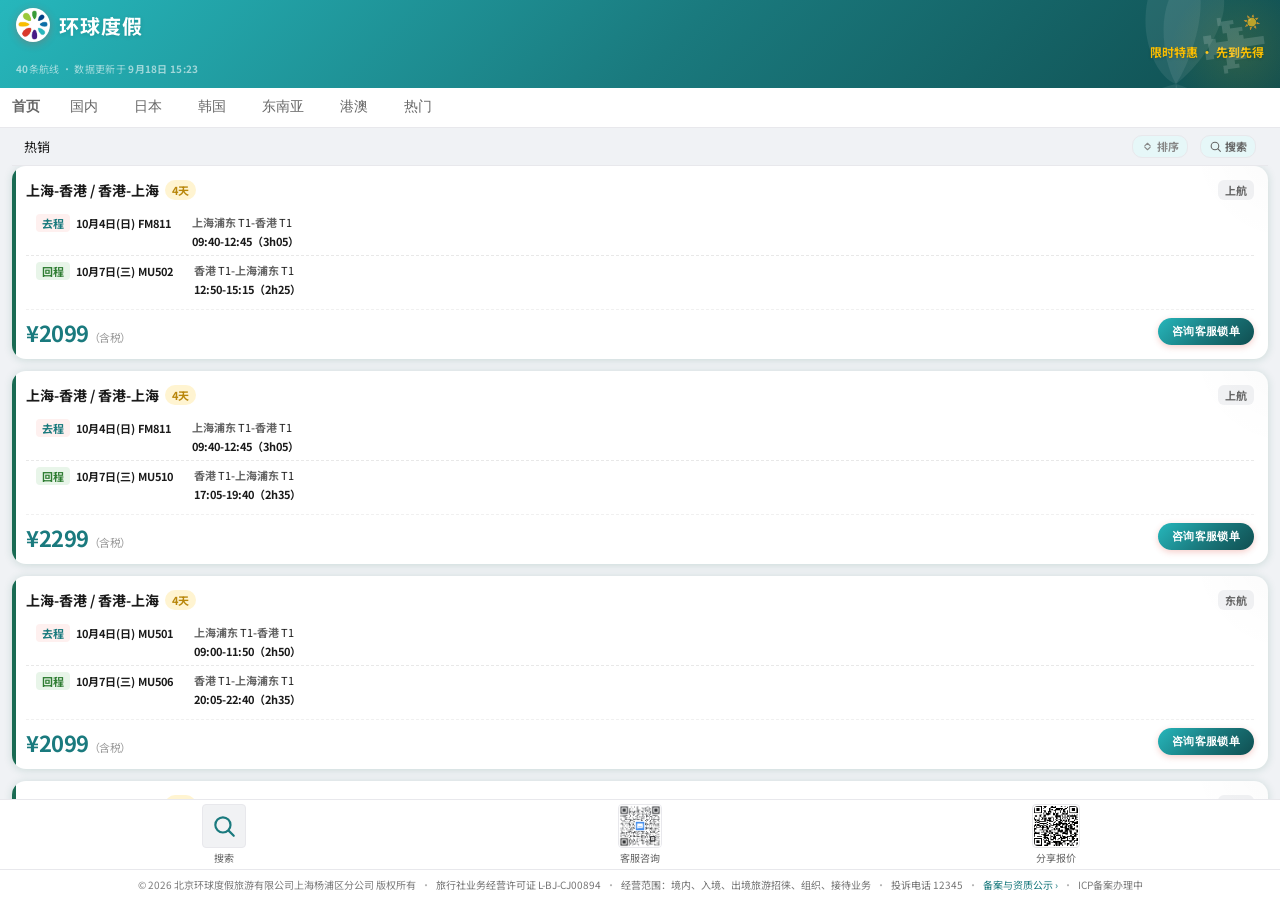
==== index.html @ c4177ae1 "sync: 部署 2026-09-18 现役版本 (对齐 7116b6b0 沙箱, 含解析完整性校验)" ====
<!DOCTYPE html>
<html lang="zh-CN">
<head>
<meta http-equiv="Cache-Control" content="no-cache, no-store, must-revalidate">
<meta http-equiv="Pragma" content="no-cache">
<meta http-equiv="Expires" content="0">
  <meta charset="UTF-8">
  <meta name="viewport" content="width=device-width, initial-scale=1.0, maximum-scale=1.0, user-scalable=no">
  <meta name="theme-color" content="#26B7BC" id="metaThemeColor">
  <title>环球度假 - 特价机票·每日更新</title>
  <link rel="icon" type="image/png" href="img/logo.png">
  <link rel="stylesheet" href="css/style.css?v=124">
  <link rel="stylesheet" href="css/theme.css?v=119">
  <script>
    /* 主题提前上色：与 login.html / zizhi.html 对齐，读同一套 localStorage（pq_theme / theme），
       在首屏绘制前挂到 <html>，避免「先按 :root 默认色画一遍再变」的闪色。
       ★为什么必须放 <head>：app_main.js 在 </body> 前才加载，等到那时首屏已经画完了。
       ★默认主题＝潮汐青（2026-09-18 Howard 定案），故兜底值取 cyan。 */
    (function () {
      try {
        var OK = { cyan: 1, red: 1, navy: 1, blue: 1, green: 1, purple: 1 };
        var t = localStorage.getItem('pq_theme') || 'cyan';
        if (!OK[t]) t = 'cyan';
        document.documentElement.setAttribute('data-theme', t);
        if (localStorage.getItem('theme') === 'dark') document.documentElement.classList.add('dark');
      } catch (e) {}
    })();
  </script>
  <script>
    /* 给 <html> 挂 js-dock —— 语义 = 「脚本可用」标记，用于解锁备案行的【收起】能力。
       ★注意方向：默认就是【可见】（首屏、无 JS 都可见），本类只额外允许「收起」。
         所以脚本不执行时，备案行永远按正常流可见 —— 安全降级，不会两头空。
       ★放在 <head>：与首屏同帧就绪，避免状态切换时样式晚到。 */
    document.documentElement.classList.add('js-dock');
  </script>
</head>
<body>

  <!-- 固定顶部 -->
  <header class="app-header">
    <div class="header-bg"></div>
    <div class="header-content">
      <div class="brand">
        <img src="img/logo.png" class="logo" alt="环球度假" onclick="cycleTheme()" title="点击切换主题" style="cursor:pointer">
        <div class="brand-text">
          <h1 class="brand-title">环球度假</h1>
        </div>
        <span class="header-theme" onclick="toggleTheme()" id="headerTheme">☀️</span>
      </div>
      <div class="header-promo">
        限时特惠 · 先到先得
      </div>
      <div class="header-stats">
        <span id="stats-routes">0</span>条航线 · 数据更新于 <span id="stats-time">--</span>
      </div>
      <span class="header-plane">✈</span>
    </div>
  </header>

  <!-- 固定Tab栏 -->
  <nav class="tab-bar" id="tabBar">
    <div class="tab-scroll">
      <button class="tab" data-tab="home">首页</button>
      <button class="tab" data-tab="domestic">国内</button>
      <button class="tab" data-tab="japan">日本</button>
      <button class="tab" data-tab="korea">韩国</button>
      <button class="tab" data-tab="seasia">东南亚</button>
      <button class="tab" data-tab="ganga">港澳</button>
      <button class="tab" data-tab="hot">热门</button>
    </div>
  </nav>

  <!-- 中间滚动卡片区 -->
  <main class="card-list" id="cardList">
    <div class="loading">加载中...</div>

  </main>

  <!-- 固定底部坞（2026-09-18 三次定案）= 动作条 + 备案/资质行
       .app-footer 原本 position:fixed bottom:0；在本坞内改为 static，
       由 .bottom-dock 承载。坞本身是 body(flex-column) 的流内 item —— 不用 fixed，
       因为 fixed 会被 iOS Safari / 微信的底部工具栏盖住（详见 css/theme.css 内说明）。

       ★结构（2026-09-18 四次定案·需求原话）：「默认首页打开时是完整可见备案信息，
         然后点击任意元素（滑动区、导航键、搜索、客服咨询、分享报价）备案信息就下沉不可见。
         点击主题切换、浅色深色切换时也是可见备案信息。」
       · 动作条已压缩：96px → 70px（二维码 56→44、文字 11→10、内边距 8→4）
       · 备案行位于动作条【下方】，两个状态：
         - 展开（默认 / 首屏 / 切主题后）：在坞内正常流，**完整可见**，坞高 = 70 + 备案行高
         - 收起（任意点击后）：备案行被移出文档流并钉到坞底边之下 + 透明 ⇒
           必然完全出屏，坞高自动回到动作条高度、动作条自动贴底
       · 状态类 = `dock-collapsed`（仅 JS 加）；坞上上下滑手势保留。

       ★★合规边界（务必知晓）：这是「需交互才可见」的形态，与监管口径中
         「不得以折叠、弹窗或悬浮按钮替代，须直接渲染在 HTML 结构里」相邻。
         · 硬性要求均已满足：静态 HTML 节点（非 JS 生成）、正常渲染不被裁切、
           字号字色可辨认、展开后不被任何固定元素遮挡。
         · 缓释设计：① 本页备案行「无 JS 时默认可见」（html.js-dock 类由脚本挂上，
           脚本不执行则备案行按正常流显示在坞内 —— 绝不出现「必须靠脚本才可见」）；
           ② zizhi.html 为静态公示页，无需任何交互即可完整查阅；
           ③ login.html 备案行常驻可见。
         · 若要求「零交互风险」，最稳做法是把本块放回 #cardList 末尾（滚到底可见，
           属正常文档流内容）—— 改动量约 20 行，可随时回退。 -->
  <div class="bottom-dock">
  <!-- 固定底部条 -->
  <footer class="app-footer">
    <div class="qr-item" id="filterBtn">
      <div class="qr-img qr-filter-icon"><svg viewBox="0 0 24 24" width="26" height="26" fill="none" stroke="currentColor" stroke-width="2" stroke-linecap="round" stroke-linejoin="round" aria-label="搜索"><circle cx="11" cy="11" r="7"></circle><line x1="16.5" y1="16.5" x2="21" y2="21"></line></svg></div>
      <p>搜索</p>
    </div>
    <div class="qr-item" id="qrCs">
      <img src="img/qr_cs.png" class="qr-img" alt="客服">
      <p>客服咨询</p>
    </div>
    <div class="qr-item" id="qrShare">
      <div class="qr-img" id="qrLinkCanvas" style="width:44px;height:44px;box-sizing:content-box;padding:1px;border-radius:4px;overflow:hidden;background:#fff;border:1px solid var(--border)"></div>
      <p>分享报价</p>
    </div>
  </footer>
    <!-- ════════════════ 备案与资质（法规强制：网站底部标明）════════════════
       ★位置（2026-09-18 四次定案）：本块在【.bottom-dock 坞内、.app-footer 动作条之下】。
         · 默认（首屏）= 正常流可见 —— 不需要任何 JS 或 CSS 变量，位置天然精确。
           这一条是有意为之：**首屏就是合规展示态，必须零依赖可见**。
         · 收起 = 本块被 CSS 移出文档流：`position: absolute; top: 100%; opacity: 0`
           （坞同时获得 position: relative 作为定位上下文）。
           于是它的顶边 = 坞底边 = 屏幕底 ⇒ **无论多高都必然完全出屏**；
           坞的高度自动回落到动作条高度 ⇒ 动作条自动贴底、.card-list 自动回收空间。
           ★**刻意不依赖任何测量值**（不用 --legal-h、不用 calc、不用负 margin）：
             旧写法把「藏多深」与「动作条贴底」绑在同一个测量值上，
             一旦测量值与实际渲染高度不符，就会「备案行没藏干净 + 动作条悬空」。
         · 触发规则见页尾脚本：任意点击收起；点 logo / ☀️🌙 展开；坞上滑手势保留。

         为什么不再放 <main id="cardList"> 内：
         ① 放里面必然「滚到底才可见」，无法做到「上滑手势触发」；
         ② #cardList 的 innerHTML 被 9 处 JS 渲染点整体覆盖
            （app_main.js 201/395/2946/2958/3039/3087、free_tour.js 1583/1655/1674、
            core.js 191），静态节点需 MutationObserver 保活才不被冲掉；
            移入坞内后位于 #cardList 之外，**保活脚本已可整段删除**。

       ★必须写在静态 HTML 里：备案审核 / 监管工具未必执行脚本。
       ★★降级方向是刻意的：隐藏依赖 html.js-dock 类（<head> 内联脚本挂上）。
         若环境不执行 JS → 无此类 → 本块按正常流显示在坞内（可见态）。
         即「JS 正常 = 默认隐藏可上滑露出；JS 失效 = 直接可见」，不会两头空。

       ── 四项资质：各自独立，有号即启用（取消注释 → 删掉 legal-pending）──
       ① ICP 备案【强制】当前审核中 —— 依据《非经营性互联网信息服务备案管理办法》：
          底部标明备案号 + 链接工信部 https://beian.miit.gov.cn/
       ② 公安备案【强制】—— 依据《计算机信息网络国际联网安全保护管理办法》：
          须在 ICP 通过后 30 日内到全国互联网安全管理服务平台办理；
          底部标明 + 链接该平台 + 官方图标。
          ⚠ 携程至今仍用旧域名 www.beian.gov.cn/portal/registerSystemInfo?recordcode=<code>；
            官方现址为 https://beian.mps.gov.cn/#/query/webSearch?code=<code> —— 本页取【现址】。
       ③ 增值电信业务经营许可证（ICP 证 沪B2-xxxxxxx）【仅经营性网站需要】
          ★判定标准：是否通过互联网向上网用户有偿提供信息服务（在线收款/下单/撮合收费）。
            若仅展示报价 + 引导线下成交 → 属非经营性，只需 ICP 备案，不需要本证。
          ★无证绝不可标注 —— 虚假标注的风险远大于不标。
       ④ 旅游度假资质【经营旅游业务必须】= 旅行社业务经营许可证（L-SH-xxxxx）
          依据《旅游法》《旅行社条例》：经营旅游业务须持证，网站应公示；携程底部即用此名称。
       ⑤ 电子营业执照亮照【建议必做】—— 市场监管总局官方「电子营业执照亮照系统」
          依据：《电子商务法》第 15 条（首页显著位置持续公示营业执照信息「或该信息的链接标识」）
                《网络交易监督管理办法》第 12 条（明确「鼓励链接到国家市场监督管理总局
                电子营业执照亮照系统，公示其营业执照信息」）
          系统入口：https://zzlz.gsxt.gov.cn/businessShow/
          流程：法定代表人用「电子营业执照」微信/支付宝小程序扫码登录 → 亮照申请
                （填网站名称 / 域名 / 网站类型 经营性|非经营性 / 联系人电话）→
                生成签名二维码 → 扫码签名授权 → 得到【亮照链接】+【亮照图标】
          链接形如：.../businessCheck/verifKey.do?showType=publish&serial=…&signData=…
                    （以系统实际生成为准，勿手拼）
          ★三条硬约束：
            a) 亮照链接【绑定域名】—— 只有申报的那个站点能打开；
               直接复制到浏览器、或放到别的网站，都打不开（这是它的防伪设计）。
            b) 网站名称 / 域名 / 联系人【必须与 ICP 备案信息一致】，否则无法正常亮照。
            c) 所以：**必须等 ICP 备案通过、正式域名确定后再申请**。
               yitu 是测试域名，绑它没有意义，且换域名要重新申请。
          效果：公众点图标 → 显示该企业【动态生成】的电子营业执照（按最新执照内容）。
          图标：亮照系统提供下载的官方图片。★本仓部署是「增量合并且不做镜像」，
                新增文件上线后删不掉，故此处先用文字链占位；
                图标到位后放 img/ 下，文件名需单独确认。

       ▸ 号码唯一正本 = 本段 HTML（index.html 与 login.html 各一份，改号时两处同步）
    ══════════════════════════════════════════════════════════════════════════ -->
  
<div class="legal-footer" id="legalFooter">
      <div class="legal-items">
        <!-- 版权：改为 flow 内的 span（原为块级 div，会独占一行并留出整行空白） -->
        <span class="legal-copy">
        <!-- ══ 版权声明（法规不强制，但强烈建议标）══
           ★为什么不强制：著作权「作品创作完成即自动产生」，登记都不是取得要件，
             更无任何法规要求网站必须标 ©。
           ★为什么仍要标（关键）：最高法「华盖创意案」(2014)民提字第 57 号明确 ——
             网站上的「署名」，包括**权利声明和水印，构成证明著作权权属的初步证据**；
             配合《著作权法》第 12 条「如无相反证明，在作品上署名的…为作者」+
             最高法《关于加强著作权和与著作权有关的权利保护的意见》第 3 条的署名推定。
             不标 → 遇到抄袭/盗用时举证被动，得另找底稿、合同、登记证书。
           ★规范写法：© {年份} {营业执照上的公司全称} 版权所有
             ⚠ 主体必须是能对应法律实体的【公司全称】。当前「环球度假」是品牌名，
               属占位；维权时可能被质疑主体不适格，确认主体后替换。
             ⚠ 若「环球度假」已注册商标，可在名称后加 ®（仅限已注册，未注册加了是违法）。
           ★★主体已定（2026-09-18 Howard 定案）：网站主体 = 【北京环球度假旅游有限公司上海杨浦区分公司】。
             理由与边界：
               · 分公司有独立营业执照，【可以】作为 ICP 备案主体、亮照主体与版权主体；
               · 分社不具有法人资格（《旅行社条例实施细则》§18），责任最终由设立社承担 ——
                 但不影响分公司对外署名为网站运营主体；
               · 分公司名称【本身已包含设立社名称】，故此行同时满足 §29「载明旅行社的名称」；
               · 旅行社资质（许可证编号 L-BJ-CJ00894）的持有人仍是设立社，
                 与本行主体不冲突 —— 见下方 ④ 的说明。
             ⇒ ICP 备案 / 亮照 / 版权 三者统一为分公司，不再需要额外解释。
           ★★若本站为外包或委托开发：先确认合同已约定著作权归我方 ——
             《著作权法》第 19 条：受委托创作的作品，**未约定或约定不明的，著作权属于受托人**。
             即合同没写 → 版权可能在开发方手上，此时标我方 © 名不副实。

           ★★★【版权 ≠ 商标，别混】
             · 版权（著作权）：**自愿登记，创作完成即自动产生**，不注册也享有、也能维权。
               登记只是「自愿取得的证明权属的初步证据」，不是取得要件。
             · 商标：**必须注册才受排他保护**。品牌名「环球度假」要防别人冒用，
               靠的是**商标注册**（旅游/运输类第 39 类等），不是版权。
             · Logo 图形可「版权 + 商标」双保护；页面设计/文案/代码属版权范畴。
             · 所以：「版权不用注册、只需明示」这句一半对 —— 见下方注释。
           明示（© 声明）的价值是让举证责任倒置（先推定归我，对方要举证推翻），
           但它本身**只是初步证据**，可被相反证据推翻。底层证据仍建议留存：
           委托/开发合同、设计稿与源文件、Git 提交历史、首次发布时间的存档。 -->
        © 2026 北京环球度假旅游有限公司上海杨浦区分公司 版权所有
        </span>
        <span class="legal-sep">·</span>
        <!-- ① ICP 备案（审核中）
             启用方式：删掉下方 <span class="legal-pending" id="legalPending">，并取消本段注释。

             ★号码格式（容易错，务必按此填）：
               上海须标【网站备案号】并带序号，如「沪ICP备2026061234号-1」；
               除广东省标【主体备案号】（不带序号，如「粤ICP备123456号」）外，
               其他省份（含上海）都应带 -1/-2 等序号。错标成主体备案号会被责令改正。

             ★★位置是否合规（2026-09-18 核实，回答 Howard「滚动区内是否符合法规」）：
               ·《互联网信息服务管理办法》（国务院令 292 号）§12：
                 互联网信息服务提供者应当在其网站【主页的显著位置】标明其经营许可证编号
                 或者备案编号。（§22：未标明的，由省通信管理局责令改正，处 5000~50000 元罚款）
               ·《非经营性互联网信息服务备案管理办法》（工信部令 33 号）§13 把"显著位置"
                 **具体化**为「主页【底部】的中央位置」，并要求链接工信部备案系统。
               · 四家云服务商（阿里云 / 华为云 / 腾讯云 / 移动云，均为对接管局的代备案机构）
                 口径一致：「网站首页【底部中间位置】」、「首页显著位置（**一般为网页下方**）」。
               ⇒ **结论：放页面底部、需滚动才可见，就是监管认可的位置。**
                 长页面的"底部"本就意味着需要滚动；华为商城、腾讯云官网等官方示范页同样如此。
                 本块现位于滚动区最末尾（滚到底可见）+ 文字居中，与上述要求一致。
               ⇒ 真正的红线是这三条，而不是"要不要滚"：
                 ① 号码与工信部备案系统里的**完全一致**；
                 ② **必须带 -1 序号**（上海）；
                 ③ **必须链接** https://beian.miit.gov.cn/ 。

             ★★★「外面还套了固定的头部和尾部，是否影响合规」（2026-09-18 追加核实）：
               · 结论：**不影响**。法规要的是「主页【底部】的中央位置」——指
                 【**页面内容**的底部】(footer 区域)，不是"屏幕物理最下方"。
                 固定 header / Tab 栏 / 底部动作条都是【**功能性 UI**】（导航、工具条），
                 不属于"页面内容"，故不改变该位置的认定。
               · 实务口径同样认可「**底部导航栏末端**」作为展示位置。
               · ★真正的红线是下面这几条（本块均已满足）：
                 a. **不被其他元素遮挡** —— 实测滚到底时本块 bottom 与动作条 top 重叠 ≈ 0
                    （`_vi_footer_scroll_verify.py`，4 机型）；
                 b. 不得以【**折叠 / 弹窗 / 悬浮按钮**】替代，必须**直接渲染在 HTML 结构里**
                    —— 本块是静态 HTML 节点 ✅；
                 c. 不得因响应式被【**裁切或隐藏**】，移动端缩放后仍可辨认 ✅；
                 d. 不得用与背景同色 / 字号 0 / 透明等方式隐藏 ✅。
               · ★★关键区分：「**需滚动才能看到**」≠「**被隐藏**」。
                 前者是正常文档流内容（本块即如此）→ 合规；
                 后者（display:none / visibility:hidden / 字体色=底色 / 折叠 / 弹窗）→ 违规。
        <a class="legal-link" href="https://beian.miit.gov.cn/" target="_blank" rel="noopener nofollow">沪ICP备2026XXXXXX号-1</a>
        <span class="legal-sep">·</span>
        -->
        <!-- ② 公安备案（ICP 通过后 30 日内办理）
        <a class="legal-link legal-police" href="https://beian.mps.gov.cn/#/query/webSearch?code=3101050200XXXXXX" target="_blank" rel="noopener nofollow"><svg class="legal-badge" viewBox="0 0 24 24" aria-hidden="true"><path fill="currentColor" d="M12 1.6 20.4 5v7.1c0 5.3-3.5 8.9-8.4 10.3C7.1 21 3.6 17.4 3.6 12.1V5L12 1.6Zm0 2.2L5.6 6.4v5.7c0 4.1 2.6 6.9 6.4 8.1 3.8-1.2 6.4-4 6.4-8.1V6.4L12 3.8Zm0 2.9 1.5 3.1 3.4.5-2.5 2.4.6 3.4-3-1.6-3 1.6.6-3.4L7.1 10.3l3.4-.5L12 6.7Z"/></svg>沪公网备3101050200XXXXXX号</a>
        <span class="legal-sep">·</span>
        -->
        <!-- ③ 增值电信业务经营许可证（ICP 证）—— 仅经营性网站标注，无证不得写
        <a class="legal-link" href="#" target="_blank" rel="noopener nofollow">ICP证：沪B2-NNNNNNNN</a>
        <span class="legal-sep">·</span>
        -->
        <!-- ④ 旅游度假资质 ★已启用（2026-09-18）
           ★为什么只有《旅行社分社备案登记证明》、没有分社自己的《旅行社业务经营许可证》：
             分社【本来就不发】独立许可证 —— 这是法定形态，不是缺失。
             ·《旅行社条例实施细则》第 18 条：分社及服务网点【不具有法人资格】，
               以【设立社】的名义从事经营活动，其经营活动的责任和后果【由设立社承担】。
             ·《旅行社条例实施细则》第 24 条：分社备案后，受理备案的旅游行政管理部门
               向旅行社颁发《旅行社分社备案登记证明》。（→ 分社拿到的就是这张）
             ·《旅行社条例实施细则》第 26 条：《旅行社业务经营许可证》与
               《旅行社分社备案登记证明》应当【一并】悬挂公示 —— 即两者配套展示，不是二选一。
             ⇒ 所以本行【同时】标设立社许可证编号与分社备案登记编号，这才完整。

           ★★《旅行社条例实施细则》第 29 条（比 ICP 备案更硬的一条）：
             旅行社以互联网形式经营旅行社业务的，除符合法律法规规定外，
             其【网站首页】应当载明：
               ① 旅行社的名称  ② 法定代表人  ③ 许可证编号
               ④ 业务经营范围  ⑤ 原许可的旅游行政管理部门的投诉电话
             ⇒ 这是「载明」（必须写出），且位置是【首页】不是随便哪一页。

           ★证照事实（唯一正本，改号时与 login.html 两处同步）：
             设立社名称：北京环球度假旅游有限公司
             设立社许可证编号：L-BJ-CJ00894
             分社名称：北京环球度假旅游有限公司上海杨浦区分公司
             分社备案登记编号：L-BJ-CJ00894-YPQ-FS0001
             业务经营范围：境内旅游、入境旅游、出境旅游招徕、组织、接待业务
             经营场所：杭州路 741 号 6 幢 111 室
             发证：杨浦区（章）2018-09-28｜中华人民共和国国家旅游局监制

           ★⚠ 第 29 条要求的「法定代表人」尚未提供（证照上无此项，分社只有「负责人」；
             应填【设立社】即总公司的法定代表人姓名）。拿到后在此行补：
             <span>法定代表人：XXX</span><span class="legal-sep">·</span>

           ★⚠ 第 29 条的「投诉电话」= 【原许可】的旅游行政管理部门的投诉电话。
             L-BJ-CJ00894 为北京注册的出境游组团社（CJ=出境游），
             现按全国统一热线 12345 标注（旅游投诉已并入）；
             若贵司备案时登记的是具体部门号码，请以备案登记为准替换。

           ★⚠ 证照为 2018-09-28 核发，建议核验三件事：
             a) 经营场所是否仍为「杭州路 741 号 6 幢 111 室」——搬迁须办变更备案；
             b) 现备案走「全国旅游监管服务平台」线上办理（多证合一后可与营业执照一并办），
                确认平台内信息与证面一致；
             c) 监制单位 2018 年 3 月已由「国家旅游局」改为「文化和旅游部」，
                旧证继续有效，但如换领新版，编号不变。
        -->
        <span class="legal-item">旅行社业务经营许可证 <span class="legal-num">L-BJ-CJ00894</span></span>
        <span class="legal-sep">·</span>
        <!-- 分社备案登记证明编号改由独立页 zizhi.html 公示 ——
             它不属于《旅行社条例实施细则》第 29 条要求首页「载明」的 5 项，
             放首页只是徒增行数（实测多占 1 行）。 -->
        <!-- ⑤ 电子营业执照亮照（市场监管总局亮照系统）
             ★href 必须是亮照系统生成的那条【绑定域名】的链接，不要手拼。
               图标到位后把 <svg> 换成 <img src="img/xxx.png" class="legal-badge" alt="电子营业执照">。
        <a class="legal-link legal-yyzz" href="https://zzlz.gsxt.gov.cn/businessCheck/verifKey.do?showType=publish&serial=XXX&signData=XXX" target="_blank" rel="noopener nofollow">电子营业执照</a>
        <span class="legal-sep">·</span>
        -->
        <span class="legal-item">经营范围：境内、入境、出境旅游招徕、组织、接待业务</span>
        <span class="legal-sep">·</span>
        <span class="legal-item">投诉电话 12345</span>
        <span class="legal-sep">·</span>
        <!-- 完整证照公示（备案登记证明编号 / 核发机关 / 监制单位 / 各备案进度）放独立页。
             《电子商务法》第 15 条允许以「链接标识」方式公示行政许可信息。 -->
        <a class="legal-link legal-more" href="zizhi.html">备案与资质公示 &rsaquo;</a>
        <span class="legal-sep">·</span>
        <span class="legal-pending" id="legalPending">ICP备案办理中</span>
      </div>
      <!-- ★首页「载明」与「完整公示」的分工（法规依据）：
           ·《旅行社条例实施细则》第 29 条要求【网站首页载明】旅行社的名称、法定代表人、
             许可证编号、业务经营范围、原许可部门投诉电话
             ⇒ 这 5 项【必须留在首页】，不能只给一个链接（名称=上方版权行；
               许可证编号、经营范围、投诉电话=本行；法定代表人待补）。
           ·《电子商务法》第 15 条允许「营业执照信息、行政许可信息【或上述信息的链接标识】」
             ⇒ 完整证照公示（分社备案登记证明编号、核发机关、监制单位、三项备案进度）
                放独立页 zizhi.html。
           ★排版要点：所有条目（含版权）【全部】写在同一个 .legal-items 里，靠 flex 流动填满每行。
             教训：① 版权原为块级 div → 独占一行、行尾整行空白；
                   ② 编号与经营范围曾拆成两个容器 → 各自折行、行尾双份空白，实测吃掉 6 行 / 91px，
                      把底部坞撑到 187px（占屏 22%）。合并 + 内联后降到 3~4 行。
           ★用静态 HTML 平铺而非折叠 —— 备案审核与监管工具未必执行 JS / 未必展开折叠。
           ★法定代表人待补（见上方 ④ 注释）。 -->
    </div>
  </div>

  <!-- 分享弹层（含二维码） -->
  <div class="modal" id="shareModal">
    <div class="modal-content modal-qr" id="shareModalContent"></div>
  </div>

  <!-- 详情弹层（点击卡片显示） -->
  <div class="modal" id="detailModal">
    <div class="modal-content" id="modalContent"></div>
  </div>

  <!-- 客服二维码弹层 -->
  <div class="modal" id="csModal">
    <div class="modal-content modal-qr" id="csModalContent"></div>
  </div>

  <!-- 筛选弹层 -->
  <div class="modal" id="filterModal">
    <div class="modal-content" style="height:100%;max-height:100%;display:flex;flex-direction:column;overflow:hidden">
      <div class="filter-modal-hd" style="padding:14px 16px;border-bottom:1px solid var(--border);display:flex;align-items:center;justify-content:space-between;gap:8px">
        <div style="display:flex;align-items:center;gap:10px;min-width:0">
          <span class="fml-title" style="font-size:16px;font-weight:700;cursor:pointer:text" onclick="location.href='login.html?goto='+encodeURIComponent(location.pathname+location.search)">筛选报价</span>
          <span id="searchModeToggle" style="display:none;flex:0 0 auto;background:var(--tag-bg);border-radius:999px;padding:2px;font-size:12px;white-space:nowrap">
            <span id="modeFlight" onclick="_setSearchMode('flight')" style="padding:4px 10px;border-radius:999px;cursor:pointer;color:var(--text-secondary)">单机票</span>
            <span id="modeFree" onclick="_setSearchMode('freetour')" style="padding:4px 10px;border-radius:999px;cursor:pointer;color:var(--text-secondary)">自由行</span>
          </span>
        </div>
        <span class="fml-close" onclick="closeFilter()" style="width:28px;height:28px;display:flex;align-items:center;justify-content:center;border-radius:50%;background:var(--tag-bg);cursor:pointer;font-size:14px">×</span>
      </div>
      <div id="filterBody" style="flex:1 1 0;min-height:0;overflow-y:auto;-webkit-overflow-scrolling:touch;overscroll-behavior:contain;padding:12px 16px"></div>
      <div style="padding:12px 16px;border-top:1px solid var(--border);display:flex;gap:8px">
        <button onclick="resetFilter()" style="flex:1;padding:10px;border:1px solid var(--border);border-radius:8px;background:var(--card-bg);color:var(--text-secondary);font-size:13px;font-weight:500;cursor:pointer">重置</button>
        <button id="filterCopyBtn" onclick="if(!this.classList.contains('disabled'))copyFilterResults()" style="flex:1;padding:10px;border:1px solid var(--border);border-radius:8px;background:var(--card-bg);color:var(--text-secondary);font-size:13px;font-weight:500;cursor:pointer;transition:all .2s">📋 复制</button>
        <button id="filterApplyBtn" onclick="applyFilter()" style="flex:2;padding:10px;border:none;border-radius:8px;background:var(--brand,var(--red));color:var(--brand-text,#fff);font-size:13px;font-weight:700;cursor:pointer">查看 <span id="filterCountDisplay">0</span> 条结果</button>
      </div>
    </div>
  </div>

  <script src="js/qrcode.min.js"></script>
  <script src="js/core.js?v=115"></script>
  <script src="js/data.js?v=102"></script>
  <script src="js/sort.js?v=105"></script>
  <script src="js/free_tour.js?v=53"></script>
  <script src="js/app_main.js?v=167"></script>
  <script>
  /* ══ 底部坞状态机（Howard 2026-09-18 四次定案）════════════════════════════════
     默认（首屏）            → 备案行【完整可见】  ← 纯 CSS 决定，零依赖、无跳动
     点击任意元素            → 【下沉不可见】（滑动区 / 导航键 / 搜索 / 客服 / 分享 / 弹层…）
     点 logo（切主题）、点 ☀️🌙（切深浅） → 回到【可见】
     坞上向上滑 / 向下滑     → 切换可见 / 不可见（手势保留）
     点备案行内部、点坞的空白处 → 不收起（后者兼作桌面端手动展开入口）
     ★降级：本脚本不执行 ⇒ 无 html.js-dock ⇒ 收起样式不生效 ⇒ 备案行永远可见。
     ★合规：首屏可见是本方案的合规基础 —— 它有纯 CSS 保证，不依赖任何脚本。 */
  (function () {
    var dock = document.querySelector('.bottom-dock');
    var legal = document.getElementById('legalFooter');
    if (!dock || !legal) return;

    var collapsed = false;
    var gestureAt = 0;   /* 手势结束时间戳：用于压掉紧随其后的 click */

    /* ── ① 高度同步（只服务 #toast 浮层定位）─────────────────────
       ★收起/展开【不依赖任何测量值】：收起由 CSS 把备案行移出文档流，
         坞的 offsetHeight 随之自动变回「动作条高度」—— 直接读它即可，无需扣减。
         这正是五次定案的要点：把「藏多深」与「动作条贴底」从测量值上解耦。 */
    function syncDock() {
      document.documentElement.style.setProperty('--dock-h', Math.ceil(dock.offsetHeight) + 'px');
    }

    /* ── ② 状态切换 ──────────────────────────────────────────────── */
    function setCollapsed(v) {
      if (collapsed === v) return;
      collapsed = v;
      dock.classList.toggle('dock-collapsed', v);
      syncDock();
    }

    /* ── ③ 点击规则（capture 阶段，先于各元素自身的 onclick）────── */
    document.addEventListener('click', function (e) {
      /* 手势刚结束时浏览器仍可能补发 click —— 不挡的话「上滑展开」会被立刻收回 */
      if (Date.now() - gestureAt < 400) return;
      var t = e.target;
      if (!t || !t.closest) { setCollapsed(true); return; }
      /* a. 主题切换（logo）/ 浅色深色切换（☀️🌙）→ 展开可见 */
      if (t.closest('.logo') || t.closest('#headerTheme')) { setCollapsed(false); return; }
      /* b. 点备案行自身（含其中链接）→ 不收起 */
      if (t.closest('#legalFooter')) return;
      /* c. 点坞的空白处（不是 搜索/客服/分享 三个按钮）→ 展开（桌面端手动入口） */
      if (t.closest('.bottom-dock') && !t.closest('.qr-item')) { setCollapsed(false); return; }
      /* d. 其余任意点击 → 收起 */
      setCollapsed(true);
    }, true);

    /* ── ④ 手势：坞上向上滑 = 展开，向下滑 = 收起（阈值 22px，短按不误触发按钮）── */
    var tracking = false, y0 = 0, TH = 22;
    dock.addEventListener('touchstart', function (e) {
      if (e.touches.length !== 1) { tracking = false; return; }
      y0 = e.touches[0].clientY;
      tracking = true;
    }, { passive: true });
    dock.addEventListener('touchmove', function (e) {
      if (!tracking) return;
      var dy = e.touches[0].clientY - y0;
      if (collapsed && dy <= -TH) { setCollapsed(false); gestureAt = Date.now(); }
      else if (!collapsed && dy >= TH) { setCollapsed(true); gestureAt = Date.now(); }
    }, { passive: true });
    function stopTrack() { tracking = false; }
    dock.addEventListener('touchend', stopTrack, { passive: true });
    dock.addEventListener('touchcancel', stopTrack, { passive: true });

    /* ── ⑤ Esc 收起 ──────────────────────────────────────────────── */
    document.addEventListener('keydown', function (e) {
      if (e.key === 'Escape' || e.keyCode === 27) setCollapsed(true);
    });

    /* ── ⑥ 初始化与尺寸跟踪 ──────────────────────────────────────── */
    syncDock();
    if (document.fonts && document.fonts.ready) document.fonts.ready.then(syncDock);
    window.addEventListener('resize', syncDock);
    window.addEventListener('orientationchange', syncDock);
    if (window.ResizeObserver) new ResizeObserver(syncDock).observe(dock);
  })();
  </script>


</body>
</html>
---- css/style.css ----
/* === H5 报价网页 v3 — LOGO配色 + 开源字体 === */

/* ── Noto Sans SC 自托管（2026-08-14，SIL OFL 开源字体；替代 Google Fonts @import，国内直连稳定）── */
@font-face {
  font-family: 'Noto Sans SC';
  font-style: normal;
  font-weight: 400;
  font-display: swap;
  src: url('fonts/noto-sans-sc-latin-400-normal.woff2') format('woff2');
  unicode-range: U+0000-00FF,U+0131,U+0152-0153,U+02BB-02BC,U+02C6,U+02DA,U+02DC,U+0304,U+0308,U+0329,U+2000-206F,U+20AC,U+2122,U+2191,U+2193,U+2212,U+2215,U+FEFF,U+FFFD;
}
@font-face {
  font-family: 'Noto Sans SC';
  font-style: normal;
  font-weight: 400;
  font-display: swap;
  src: url('fonts/noto-sans-sc-chinese-simplified-400-normal.woff2') format('woff2');
}
@font-face {
  font-family: 'Noto Sans SC';
  font-style: normal;
  font-weight: 500;
  font-display: swap;
  src: url('fonts/noto-sans-sc-chinese-simplified-400-normal.woff2') format('woff2');
}
@font-face {
  font-family: 'Noto Sans SC';
  font-style: normal;
  font-weight: 700;
  font-display: swap;
  src: url('fonts/noto-sans-sc-latin-700-normal.woff2') format('woff2');
  unicode-range: U+0000-00FF,U+0131,U+0152-0153,U+02BB-02BC,U+02C6,U+02DA,U+02DC,U+0304,U+0308,U+0329,U+2000-206F,U+20AC,U+2122,U+2191,U+2193,U+2212,U+2215,U+FEFF,U+FFFD;
}
@font-face {
  font-family: 'Noto Sans SC';
  font-style: normal;
  font-weight: 700;
  font-display: swap;
  src: url('fonts/noto-sans-sc-chinese-simplified-700-normal.woff2') format('woff2');
}
@font-face {
  font-family: 'Noto Sans SC';
  font-style: normal;
  font-weight: 800;
  font-display: swap;
  src: url('fonts/noto-sans-sc-chinese-simplified-700-normal.woff2') format('woff2');
}

:root {
  /* ★2026-09-18 Howard 定案：首页头部高度变量化（原 112px）。
     这三处原本各自硬编码：.app-header{height:112} / .tab-bar{top:112} /
     .card-list{margin-top:152}—— 改头部必漏另两处，故统一由变量推导。 */
  --header-h: 88px;
  --tabbar-h: 40px;
  /* LOGO 主色 */
  --red: #DA3A2C;
  --red-dark: #B82E1F;
  --red-light: #FEF0EF;
  --gold: #F9BE00;
  --gold-light: #FFF8E6;
  --purple: #491B87;
  --cyan: #28B7BD;
  --blue: #0C6FA8;
  --blue-dark: #004286;
  --green: #389C39;
  --lime: #9DCA3B;

  /* 语义色 */
  --bg: #F0F2F5;
  --card-bg: #FFFFFF;
  --text: #1A1A1A;
  --text-secondary: #666666;
  --text-light: #999999;
  --border: #E8E8EC;
  --tag-bg: #F1F2F4;
  --hover-bg: #E8E9ED;
  --multi-bg: #E4F5E6;
  --shadow: rgba(0, 0, 0, 0.06);
}

/* ── 深色模式 ── */
.dark {
  --bg: #1a1a2e;
  --card-bg: #16213e;
  --text: #e8e8f0;
  --text-secondary: #a0a0b8;
  --text-light: #7a7a90;
  --border: #2a2a4a;
  --tag-bg: #1e2a4a;
  --hover-bg: #2a3550;
  --multi-bg: #1e3a2a;
  --shadow: rgba(0, 0, 0, 0.3);
  --red: #ff4757;
  --red-dark: #e83344;
  --red-light: #2a1a1e;
  --gold: #ffc048;
  --gold-light: #2a2815;
}

* { box-sizing: border-box; margin: 0; padding: 0; -webkit-tap-highlight-color: transparent; }
html, body { height: 100%; }

body {
  font-family: 'Noto Sans SC', -apple-system, BlinkMacSystemFont, "PingFang SC", "Helvetica Neue", "Microsoft YaHei", sans-serif;
  background: var(--bg);
  color: var(--text);
  display: flex;
  flex-direction: column;
  -webkit-font-smoothing: antialiased;
  font-weight: 400;
  /* ★高度用【动态视口】100dvh（2026-09-18）：
     dvh 的定义就是「排除浏览器 UI 后的可视高度」—— iOS Safari / 微信 的底部工具栏出现时
     它自动收缩，底部坞（流内 flex item）随之上抬，不再被工具栏盖住。
     先写 `height:100%` 作回退：旧浏览器不认 dvh 时行为等同改前，不会更差。 */
  height: 100%;
  height: 100dvh;
}

/* ── 固定顶部（LOGO红渐变）── */
.app-header {
  position: fixed; top: 0; left: 0; right: 0;
  height: var(--header-h); z-index: 100;
  /* ★2026-09-18：固定头部的标准做法 —— 裁掉装饰层的溢出。
     · .header-bg::after（金色光晕 right:-30/top:-20）本就该被裁；
     · ✈ 装饰虽在头部内（实测 bottom 76 < 88），但它 64px 字体带 72px 行盒，
       会把 .header-content 的 scrollHeight 撑到 90（计算噪声，非视觉溢出）；
     加上本行后任何溢出都不可能露到头部之外。 */
  overflow: hidden;
}
.header-bg {
  position: absolute; inset: 0;
  background: linear-gradient(135deg, var(--red) 0%, var(--red-dark) 50%, #5C1A10 100%);
  overflow: hidden;
}
.header-bg::after {
  content: ''; position: absolute;
  right: -30px; top: -20px;
  width: 140px; height: 140px;
  background: radial-gradient(circle, rgba(249,190,0,0.12) 0%, transparent 70%);
  border-radius: 50%;
}
.header-content {
  position: relative; z-index: 1;
  /* ★2026-09-18：12/14 → 8/4（配合头部 112→88 压缩）。
     底部取 4 而非 8：实测内容总高 90px 会溢出 88px 的头部 2px；
     减的是【底部】不留白——它下面紧贴 Tab 栏，视觉上无关紧要，
     而【顶部】8px 是 logo 与屏幕上沿的呼吸位，必须保留。 */
  padding: 8px 16px 4px;
  color: #fff;
  display: flex; flex-direction: column;
  height: 100%;
}
.brand { display: flex; align-items: center; }
.header-theme{font-size:14px;cursor:pointer;margin-left:auto;padding:2px 4px;line-height:1;user-select:none;opacity:.7;align-self:flex-start;margin-top:4px}
.logo {
  width: 34px; height: 34px; margin-right: 9px;
  border-radius: 50%;
  background: #fff; padding: 2px;
  box-shadow: 0 2px 8px rgba(218,58,44,0.3);
}
.brand-text { flex: 1; }
.brand-title {
  font-size: 20px; font-weight: 800;
  letter-spacing: 1px;
  text-shadow: 0 1px 4px rgba(0,0,0,0.15);
}
.brand-sub { font-size: 11px; opacity: 0.85; margin-top: 1px; display: none; }
.header-stats {
  font-size: 10px; opacity: 0.7; margin-top: 1px;
  letter-spacing: 0.3px;
}
.header-stats span { font-weight: 700; color: var(--gold); }
.header-promo {
  font-size: 12px; font-weight: 700;
  margin-top: 1px; align-self: flex-end;
  color: var(--gold);
  text-shadow: 0 1px 3px rgba(0,0,0,0.2);
  animation: pulse 2s infinite;
}
.header-plane{position:absolute;right:12px;top:8px;font-size:64px;opacity:0.15;color:#fff;transform:rotate(-8deg);pointer-events:none;line-height:1}
/* 滑动区固定顶栏 */
/* 滑动区固定顶栏（2026-08-13: 加 -webkit-sticky 兼容 iOS Safari） */
.sticky-bar{position:-webkit-sticky;position:sticky;top:0;z-index:10;background:var(--bg);display:flex;align-items:center;justify-content:space-between;padding:8px 4px 6px;border-bottom:1px solid var(--border);min-height:38px}.sticky-label{font-size:14px;font-weight:700;color:var(--text)}.sticky-filter{font-size:11px;font-weight:600;color:var(--red);cursor:pointer;padding:3px 8px;border-radius:10px;background:var(--red-light);line-height:1.4}
@keyframes pulse { 0%,100%{opacity:1} 50%{opacity:0.7} }

/* ── Tab栏 ── */
.tab-bar {
  position: fixed; top: var(--header-h); left: 0; right: 0;
  height: var(--tabbar-h); z-index: 99;
  background: var(--card-bg);
  display: flex;
  border-bottom: 1px solid var(--border);
}
.tab-scroll {
  display: flex; flex: 1;
  overflow-x: auto;
  -webkit-overflow-scrolling: touch;
  scrollbar-width: none;
}
.tab-scroll::-webkit-scrollbar { display: none; }
.tab {
  flex: 0 0 auto; padding: 0 18px;
  font-size: 14px; color: var(--text-secondary);
  background: transparent; border: none;
  border-bottom: 2px solid transparent;
  font-weight: 500; cursor: pointer; white-space: nowrap;
}
.tab.active {
  color: var(--red);
  border-bottom-color: var(--red);
  font-weight: 700;
}

/* ── 卡片区 ── */
.card-list {
  flex: 1; min-height: 0;
  margin-top: calc(var(--header-h) + var(--tabbar-h)); margin-bottom: 0;   /* ★2026-09-18：原为固定底栏 96px 留白；
                                            底栏改为流内坞（70px）后由 flex:1 自动适配，无需留白 */
  overflow-y: auto; padding: 0 12px 10px;
}
.loading { text-align: center; color: var(--text-light); padding: 60px 0; font-size: 14px; }

/* 卡片分级标签 */
.card-level {
  position: absolute; top: 0; left: 14px;
  padding: 4px 10px; font-size: 11px; font-weight: 700;
  color: #fff; border-radius: 0 0 6px 6px; z-index: 2;
}
.card-level.hot { background: linear-gradient(135deg, var(--red), var(--red-dark)); box-shadow: 0 2px 8px rgba(218,58,44,0.3); }
.card-level.featured { background: linear-gradient(135deg, var(--gold), #D49A00); }
.card-level.special { background: linear-gradient(135deg, var(--cyan), #1E9196); }

/* ── 报价卡片（cardHTML / 筛选结果）── */
.card {
  position: relative;
  background: var(--card-bg);
  border-radius: 16px;
  margin-bottom: 12px;
  padding: 16px 14px 14px;
  box-shadow: 0 2px 12px rgba(0,0,0,0.05), 0 0 0 1px rgba(0,0,0,0.03);
  transition: all .15s;
  cursor: pointer;
  overflow: hidden;
}
.card::before {
  content: ''; position: absolute; left: 0; top: 0; bottom: 0;
  width: 4px; border-radius: 4px 0 0 4px;
  background: var(--card-stripe, #DA3A2C);
}
.card::after {
  content: ''; position: absolute; top: -20px; right: -20px;
  width: 100px; height: 100px;
  background: radial-gradient(circle at top right, rgba(0,0,0,0.02) 0%, transparent 70%);
  border-radius: 50%; pointer-events: none;
}
.card:active { transform: scale(0.98); box-shadow: 0 1px 4px rgba(0,0,0,0.05); }
.card-level { position: absolute; top: 12px; right: 12px; left: auto; }
.card-level + .card-body { margin-top: 0; }

/* 卡片内容容器 */
.card-body { position: relative; z-index: 1; }

/* 顶部：航线 + 日期 + 时长 */
.card-top { display: flex; align-items: center; justify-content: space-between; margin-bottom: 10px; }
.card-route-line { display: flex; align-items: center; gap: 6px; }
.card-city-dep, .card-city-arr { font-size: 17px; font-weight: 700; color: var(--text); }
.card-route-arrow { color: var(--text-light); font-size: 13px; margin: 0 2px; }
.card-airport-sm { font-size: 10px; color: var(--text-light); }
.card-badge-group { display: flex; align-items: center; gap: 6px; }
.card-nights-badge {
  display: inline-flex; align-items: center;
  background: linear-gradient(135deg, var(--gold-light), #FFFDF5);
  color: #B8860B; padding: 4px 10px; border-radius: 12px;
  font-size: 12px; font-weight: 600;
}
.card-date-badge {
  display: inline-flex; align-items: center;
  background: var(--tag-bg); color: var(--text-secondary);
  padding: 4px 10px; border-radius: 12px;
  font-size: 12px; font-weight: 500;
}

/* 中部：航班信息行 */
.card-mid { display: flex; align-items: center; gap: 8px; margin-bottom: 10px; flex-wrap: wrap; }
.card-airline-tag {
  display: inline-flex; align-items: center;
  background: linear-gradient(135deg, var(--tag-bg), var(--hover-bg));
  color: var(--text-secondary); padding: 3px 8px; border-radius: 6px;
  font-size: 11px; font-weight: 600;
}
.card-flight-num {
  font-family: "SF Mono","Consolas","Menlo",monospace;
  font-size: 12px; font-weight: 500; color: var(--text);
  letter-spacing: 0.2px;
}
.card-type-tag {
  display: inline-flex; align-items: center; padding: 2px 7px;
  border-radius: 4px; font-size: 10px; font-weight: 600;
}
.card-type-tag.group { background: var(--red-light); color: var(--red); }
.card-type-tag.flex { background: #E8F5E9; color: #2E7D32; }

/* 底部：价格 + 余位 + 按钮 */
.card-footer-v2 {
  display: flex; align-items: center; justify-content: space-between;
  margin-top: 10px; padding-top: 10px;
  border-top: 1px dashed rgba(0,0,0,0.06);
}
.card-price-main { display: flex; align-items: baseline; gap: 2px; }
.card-price-num {
  font-size: 26px; font-weight: 800; color: var(--red);
  letter-spacing: -0.5px; line-height: 1;
}
.card-price-unit { font-size: 12px; color: var(--text-light); font-weight: 400; }
.card-meta { display: flex; align-items: center; gap: 8px; }
.card-btn-v2 {
  background: linear-gradient(135deg, #FF6B35, var(--red));
  color: #fff; border: none;
  padding: 7px 16px; border-radius: 20px;
  font-size: 12px; font-weight: 700;
  box-shadow: 0 2px 8px rgba(218,58,44,0.25);
  cursor: pointer; letter-spacing: 0.3px;
}
.card-btn-v2:active { opacity: 0.85; transform: scale(0.96); }
/* 单程机票需搭配标签 */
.cf-oneway-tag{font-size:10px;color:#FF7D00;background:rgba(255,125,0,0.1);padding:1px 6px;border-radius:4px;margin-left:4px;font-weight:500;white-space:nowrap}
/* 简化版卡片（首页尾单） */
.cfs-card{padding:10px 12px;margin-bottom:6px;border-radius:10px;background:var(--card-bg);border:1px solid var(--border);cursor:pointer;font-size:12px;line-height:1.6;box-shadow:0 1px 5px var(--card-glow, transparent)}.cfs-card:active{opacity:.8}
.cfs-top{display:flex;align-items:center;flex-wrap:wrap;gap:4px;margin-bottom:2px;font-weight:500;color:var(--text-primary)}
.cfs-route{font-weight:700;font-size:13px;color:var(--text)}
.cfs-price{font-weight:800;color:var(--red);font-size:14px}
.cfs-airline{font-size:11px;color:var(--text-secondary);margin-left:auto}
.cfs-row{font-size:12px;color:var(--text-secondary);padding:1px 0;display:flex;align-items:flex-start;gap:4px}
.cfs-body{display:flex;align-items:center;gap:6px}.cfs-flights{flex:1;min-width:0}
.cfs-consult{font-size:11px;font-weight:600;color:var(--red);cursor:pointer;white-space:nowrap;padding:4px 8px;border-radius:6px;background:var(--red-light);flex-shrink:0;align-self:stretch;display:flex;align-items:center}
.cfs-icon{display:inline-flex;align-items:center;justify-content:center;width:16px;height:16px;border-radius:3px;background:var(--blue);color:#fff;font-size:9px;font-weight:700;flex-shrink:0;margin-top:2px}.cfs-icon-ret{background:var(--green)}

/* 兼容旧样式 */
.card-route { display: flex; align-items: center; justify-content: space-between; margin-bottom: 8px; }
.route-end { display: flex; align-items: center; flex: 1; }
.route-end .city { font-size: 18px; font-weight: 700; }
.route-end .airport { font-size: 11px; color: var(--text-light); margin-top: 2px; }
.card-time {
  display: flex; align-items: baseline;
  background: var(--gold-light); color: #D49A00;
  padding: 4px 10px; border-radius: 6px; font-size: 12px;
}
.card-time .duration { font-weight: 700; margin-left: 4px; }
.card-row { display: flex; justify-content: space-between; align-items: center; padding: 4px 0; font-size: 13px; color: var(--text-secondary); }
.card-flight { display: flex; align-items: center; gap: 6px; font-size: 12px; color: var(--text); }
.card-flight .airline-tag { background: var(--tag-bg); color: var(--text-secondary); padding: 2px 6px; border-radius: 4px; font-size: 10px; }
.card-footer { display: flex; align-items: center; justify-content: space-between; margin-top: 10px; padding-top: 10px; border-top: 1px dashed var(--border); }
.card-price-wrap { display: flex; align-items: baseline; }
.card-price { font-size: 24px; font-weight: 800; color: var(--red); }
.card-price-suffix { font-size: 12px; color: var(--text-light); margin-left: 4px; }
.card-seats { color: var(--green); font-size: 11px; margin-left: 6px; }
.card-seats-empty { color: var(--text-light); font-size: 11px; }
.card-btn {
  background: linear-gradient(135deg, #FF6B35, var(--red));
  color: #fff; border: none;
  padding: 8px 18px; border-radius: 20px;
  font-size: 13px; font-weight: 700;
  box-shadow: 0 2px 6px rgba(218,58,44,0.3);
  cursor: pointer;
}
.card-btn:active { opacity: 0.9; }

/* ── 底部条 ── */
/* ★2026-09-18 压缩：96 → 70px（-27%）。
   内部同步收紧：二维码 56→44px、文字 11→10px、内边距 8→4px。
   目的：动作条更轻，且为「上滑升起的备案行」留出视觉焦点。
   ★高度改动后须确认三处仍正常：#toast 用 --dock-h（脚本动态写入）、
     .card-list 由 flex:1 自动吃掉剩余高度、iOS 安全区 padding 不变。 */
.app-footer {
  position: fixed; bottom: 0; left: 0; right: 0;
  height: 70px;
  background: var(--card-bg);
  border-top: 1px solid var(--border);
  display: flex; z-index: 100; padding: 4px 16px;
}
.qr-item {
  flex: 1; display: flex; flex-direction: column;
  align-items: center; justify-content: center;
  cursor: pointer;
}
.qr-img {
  width: 44px; height: 44px;
  background: var(--tag-bg);
  border: 1px solid var(--border);
  border-radius: 4px;
  display: flex; align-items: center; justify-content: center;
}
.qr-img img { width: 100%; height: 100%; border-radius: 4px; }
.qr-img canvas { width: 100%; height: 100%; border-radius: 4px; display: block; }
.qr-share-icon { font-size: 24px; background: var(--tag-bg) !important; }
.qr-item p { font-size: 10px; color: var(--text-secondary); margin-top: 2px; }

/* ── 排序按钮 ── */
.sticky-sort{font-size:11px;padding:4px 9px;border-radius:12px;border:0.5px solid var(--border);cursor:pointer;color:var(--text-secondary);white-space:nowrap}.sticky-sort:hover{background:var(--tag-bg)}.sort-opt:hover{background:var(--hover-bg)!important}.sort-opt-group:hover{background:var(--hover-bg)}

/* ── 详情弹层（2026-08-13 加宽：modal padding 20→10，内容宽度 +20px，缓解回程框左右滑动）── */
.modal { position: fixed; inset: 0; background: rgba(0,0,0,0.5); z-index: 300; display: none; align-items: center; justify-content: center; padding: 10px; }
.modal.active { display: flex; }
/* ★2026-09-18 Howard 定案：筛选弹层顶部让出首页头部 ——
   遮罩 .modal 仍是 fixed inset:0 全屏（rgba(0,0,0,.5)），
   所以让出的那一段露出的是【被遮罩压暗的首页头部】= 「隐约可见头部」。
   弹层高度因此从「屏高 - 20」降为「屏高 - 96 - 10」。
   ★只动 #filterModal：详情/客服/分享弹层保持全屏（需求只提搜索框，避免连带风险）。 */
#filterModal { padding-top: calc(var(--header-h) + 8px); }
.modal-content { background: var(--card-bg); border-radius: 14px; max-width: 420px; width: 100%;
  /* ★2026-09-18：原 max-height:85vh —— 移动端 vh 是【大视口】高（工具栏收起时），
     比实际可视区大 ⇒ 弹层会超出屏幕被切。改百分比跟随 .modal（fixed inset:0 = 可视区）。 */
  max-height: 85%; overflow-y: auto; padding: 0; }
.modal-qr { max-width: 320px; text-align: center; padding: 20px; }

.detail-header { background: linear-gradient(135deg, var(--red) 0%, var(--red-dark) 100%); color: #fff; padding: 8px 14px 10px; position: sticky; top: 0; z-index: 20; }
/* 2026-08-13 方案A：头部组合行程块白字适配（详情页深色渐变底内） */
.detail-header #comboHeaderBar { font-size: 11px; color: #fff; }
.detail-header #comboHeaderBar span { color: inherit; }
.detail-close { font-size: 13px; cursor: pointer; color: rgba(255,255,255,0.85); }
.detail-x { font-size: 16px; cursor: pointer; color: rgba(255,255,255,0.7); }
.dh-top { display: flex; align-items: center; justify-content: space-between; margin-bottom: 4px; }
.dh-route { font-size: 13px; font-weight: 600; margin-bottom: 3px; }
.dh-flight { font-size: 11px; opacity: 0.9; }
.dh-flight .dh-time { font-weight: 600; }
.dh-flight .dh-dur { opacity: 0.7; margin: 0 4px; }
.dh-flight .dh-code { font-size: 10px; opacity: 0.6; margin: 0 1px; }
.dh-dates { font-size: 11px; opacity: 0.8; margin-top: 2px; }
.detail-route { display: flex; align-items: center; justify-content: space-between; }
.detail-route .city { font-size: 20px; font-weight: 800; }
.detail-route .airport { font-size: 11px; opacity: 0.85; margin-top: 2px; }
.detail-time { font-size: 12px; margin-top: 6px; opacity: 0.9; }
.detail-body { padding: 12px; }
.detail-section { margin-bottom: 16px; }
.detail-section h4 { font-size: 12px; color: var(--text-light); margin-bottom: 8px; font-weight: 500; letter-spacing: 0.5px; }
.detail-row { display: flex; justify-content: space-between; padding: 7px 0; font-size: 13px; border-bottom: 1px solid #F0F1F5; }
.detail-row .label { color: var(--text-light); }
.detail-row .value { color: var(--text); font-weight: 500; }
.detail-price { text-align: center; background: linear-gradient(135deg, var(--red-light), #FFF5F5); padding: 16px; border-radius: 10px; margin: 12px 0; }
.detail-price-num { font-size: 34px; font-weight: 800; color: var(--red); }
.detail-price-tip { font-size: 11px; color: var(--text-light); margin-top: 4px; }
/* 紧凑价格行 */
.dp-row{display:flex;align-items:center;padding:10px 14px;background:linear-gradient(135deg,var(--red-light),#FFF5F5);border-bottom:1px solid var(--border);gap:6px}.dp-price{font-size:22px;font-weight:800;color:var(--red)}.dp-tax{font-size:12px;color:var(--text-light)}.dp-seat{margin-left:auto;font-size:13px}
/* 其他日期折叠切换 */
.dd-toggle{font-size:13px;font-weight:600;color:var(--red);padding:10px 14px;cursor:pointer;border-top:1px solid var(--border)}.dd-toggle:active{opacity:.7}
/* 航站楼标签（2026-08-05 用户：改用正常字体显示，原 9px 小字浅灰看不清） */
.t-term{font-size:inherit;color:var(--text);margin-left:2px;font-weight:500}.detail-row .t-term{color:var(--text)}
/* 2026-08-13 修复：详情页头部(深色渐变底+白字)里的航站楼跟随头部白色文字，不跟随全局 --text */
.detail-header .t-term{color:#fff}

.detail-actions { display: flex; gap: 8px; padding: 0 16px 16px; }
.detail-actions button { flex: 1; padding: 12px; border: none; border-radius: 10px; font-size: 14px; font-weight: 700; cursor: pointer; }
.detail-share { background: linear-gradient(135deg, var(--blue), var(--blue-dark)); color: #fff; }
.detail-share:active { opacity: 0.9; }
.detail-consult { background: linear-gradient(135deg, #FF6B35, var(--red)); color: #fff; }
.detail-consult:active { opacity: 0.9; }

/* 可选日期列表（2026-08-13 加宽：压缩 gap/padding/列宽，避免左右滑动） */
.odate { display: flex; align-items: center; gap: 4px; padding: 7px 6px; margin-bottom: 4px; border-radius: 8px; cursor: pointer; font-size: 12px; background: var(--tag-bg); }
.odate:hover { background: var(--hover-bg); }
/* 2026-08-13 勾选行标记（客服多选，与红点红色高亮区分） */
.odate.multi-checked { background: var(--multi-bg); }
.rodate.multi-checked { background: var(--multi-bg); }
/* 2026-08-13 勾选热区：label 包裹扩大点击范围，独立于整行点击（防误触红点/详情切换） */
.ro-multi-wrap, .odate-multi-wrap { display: flex; align-items: center; padding: 6px 3px; margin: -6px 0; cursor: pointer; flex: none; }
.ro-multi-wrap input, .odate-multi-wrap input { accent-color: var(--red); width: 16px; height: 16px; margin: 0; pointer-events: none; }
.odate-price { font-weight: 700; color: var(--red); margin-left: auto; white-space: nowrap; }
.odate-seats { color: var(--green); font-size: 11px; min-width: 24px; white-space: nowrap; }
.odate-time { color: var(--text-light); font-size: 11px; white-space: nowrap; }

/* Toast */
/* 坞高由页尾脚本写入 --dock-h；原写死 120px 是按坞高 96px 定的，坞变高后会被遮。 */
#toast { position: fixed; bottom: calc(var(--dock-h, 152px) + 12px); left: 50%; transform: translateX(-50%); background: rgba(0,0,0,0.8); color: #fff; padding: 10px 20px; border-radius: 8px; font-size: 13px; z-index: 500; transition: opacity .3s; white-space: nowrap; pointer-events: none; }
.share-copy:active,.share-wx:active{opacity:0.9}
.ticket-badge{font-size:10px;padding:1px 5px;border-radius:3px;margin-left:4px;white-space:nowrap}.ticket-badge.group{background:var(--red-light);color:var(--red)}.ticket-badge.flex{background:#E8F5E9;color:var(--green)}
.rodate{display:flex;align-items:center;gap:4px;padding:7px 6px;margin-bottom:4px;border-radius:6px;cursor:pointer;font-size:12px;background:var(--tag-bg);transition:background .1s}.rodate:hover{background:var(--hover-bg)}.ro-check{font-size:10px;width:12px;color:var(--text-light);flex:none}.ro-flight{font-weight:500;min-width:52px;white-space:nowrap}.ro-date{color:var(--text-secondary);min-width:78px;white-space:nowrap}.ro-time{color:var(--text-light);font-size:11px;min-width:42px;white-space:nowrap}.ro-price{font-weight:700;color:var(--red);margin-left:auto;min-width:44px;white-space:nowrap}.ro-seats{color:var(--green);font-size:11px;min-width:24px;white-space:nowrap;flex:none}
.sup-dot{display:inline-block;width:6px;height:6px;border-radius:50%;margin-right:4px;vertical-align:middle}
.tab[data-tab="home"]{font-weight:600;padding:0 12px}
.tab-filter-btn{flex:0 0 auto;padding:0 10px;font-size:13px;color:var(--red);background:transparent;border:none;border-left:1px solid var(--border);font-weight:600;cursor:pointer;white-space:nowrap;display:flex;align-items:center}.tab-filter-btn:active{opacity:0.7}
.qr-filter-icon{font-size:22px;background:var(--tag-bg)!important;border:1px solid var(--border)!important;color:var(--brand)}
.fit-route{display:flex;align-items:center;padding:10px 12px;margin-bottom:6px;border-radius:8px;cursor:pointer;font-size:13px;background:var(--tag-bg);transition:all .1s}.fit-route:hover{background:var(--hover-bg)}.fit-cities{font-weight:500;flex:1}.fit-count{font-size:11px;color:var(--text-light);margin-right:10px}.fit-price{font-weight:700;color:var(--red)}
.qr-item-link .qr-img{width:48px!important;height:48px!important}.qr-item-link p{font-size:10px}
.hm-section{margin-bottom:4px}.hm-section-title{font-size:13px;font-weight:700;padding:10px 0 6px;color:var(--text);position:-webkit-sticky;position:sticky;top:0;background:var(--bg);z-index:2}.hm-group{border-radius:8px;margin-bottom:6px;overflow:hidden;background:var(--card-bg);box-shadow:0 1px 3px var(--shadow)}.hm-group-hd{display:flex;align-items:center;padding:10px 12px;cursor:pointer;gap:6px;font-size:13px}.hm-group-hd:active{background:var(--tag-bg)}.hm-route{font-weight:600;flex:1}.hm-nights{font-weight:700;color:var(--red);font-size:12px}.hm-count{color:var(--text-light);font-size:11px;min-width:30px}.hm-minprice{font-weight:700;color:var(--red);min-width:50px;text-align:right}.hm-arrow{color:var(--text-light);font-size:12px;transition:transform.2s}.hm-vis{font-size:11px;padding:1px 8px;border-radius:9px;font-weight:600;white-space:nowrap;border:1px solid transparent}.hm-vis.pub{background:rgba(34,160,90,.12);color:#1a8a4a;border-color:rgba(34,160,90,.3)}.hm-vis.int{background:var(--tag-bg);color:var(--text-light);border-color:var(--border)}.hm-group-bd{padding:0 12px 8px}.hm-card{padding:10px;margin-bottom:6px;border-radius:6px;background:var(--tag-bg);cursor:pointer;transition:background.1s}.hm-card:active{background:var(--hover-bg)}.hm-row{display:flex;align-items:center;justify-content:space-between;font-size:12px;padding:2px 0}.hm-date{font-weight:600;color:var(--text)}.hm-flight{color:var(--text-secondary)}.hm-route-sm{color:var(--text-light);font-size:11px}.hm-time{color:var(--text-secondary)}.hm-row-last{margin-top:4px}.hm-price{font-size:16px;font-weight:800;color:var(--red)}.hm-seats{color:var(--green);font-size:11px;margin-left:auto}.hm-ret{color:var(--cyan);font-size:11px;margin-left:8px}
.seat-soldout{color:var(--text-light);font-size:11px}.seat-full{color:var(--green);font-size:11px}.seat-unknown{color:var(--text-light);font-size:11px}.seat-low{color:#FF7D00;font-size:11px;font-weight:600}.seat-ok{color:var(--green);font-size:11px}
/* ── hmCard（列表卡片）── */
.hmcard{padding:14px!important;margin-bottom:8px!important;border-radius:12px!important;box-shadow:0 1px 4px rgba(0,0,0,0.04)!important;border-left:4px solid #DA3A2C!important;transition:all .15s;position:relative;overflow:hidden}
.hmcard::after{content:'';position:absolute;top:0;right:0;width:80px;height:80px;background:radial-gradient(circle at top right, rgba(0,0,0,0.02) 0%, transparent 70%);border-radius:0 0 0 80px;pointer-events:none}
.hmcard:active{transform:scale(0.985);box-shadow:0 1px 2px rgba(0,0,0,0.04)!important}
.hmcard-row{display:flex;align-items:center;gap:8px;font-size:12px;flex-wrap:wrap}
.hmcard-date{font-weight:700;color:var(--text);min-width:82px;font-size:13px;letter-spacing:-0.2px}
.hmcard-flight{color:var(--text-secondary);font-weight:500;font-family:"SF Mono","Consolas","Menlo",monospace;letter-spacing:0.3px}
.hmcard-row2{margin-top:6px;display:flex;align-items:center;gap:8px}
.hmcard-route{font-size:12px;color:var(--text);font-weight:500}
.hmcard-time{font-size:11px;color:var(--text-light);margin-left:auto}
.hmcard-ret{font-size:11px;color:var(--cyan);font-weight:500;background:rgba(40,183,189,0.08);padding:2px 6px;border-radius:4px}
/* hmCard footer */
.hmcard-footer{display:flex;align-items:center;justify-content:space-between;margin-top:8px;padding-top:8px;border-top:1px dashed rgba(0,0,0,0.06)}
.hmcard-price{font-size:22px;font-weight:800;color:var(--red);letter-spacing:-0.5px}
.hmcard-price-suffix{font-size:11px;color:var(--text-light);margin-left:3px;font-weight:400}
.hmcard-seats-wrap{display:flex;align-items:center;gap:6px}
/* 筛选搜索框 */
.fit-search{border:1px solid var(--border);border-radius:8px;padding:8px 12px;font-size:13px;width:100%;box-sizing:border-box;outline:none;transition:border .2s;background:var(--card-bg);color:var(--text)}.fit-search:focus{border-color:var(--red)}
/* 搜索结果项 */
.fit-sr{padding:8px 10px;margin-bottom:4px;border-radius:6px;cursor:pointer;background:var(--tag-bg);font-size:12px;line-height:1.6}.fit-sr:active{opacity:.7}
/* 日历单元格 */
.cal-cell{min-height:44px;padding:3px;background:var(--tag-bg);border-radius:6px;text-align:center;display:flex;flex-direction:column;align-items:center;justify-content:center}.cal-cell:active{opacity:.7}
/* 筛选底部按钮 */
.fit-footer{display:flex;gap:8px;padding-top:12px;border-top:1px solid var(--border);margin-top:10px}.fit-reset{flex:1;padding:10px;border:1px solid var(--border);border-radius:8px;background:var(--card-bg);color:var(--text-secondary);font-size:13px;font-weight:500;cursor:pointer}.fit-apply{flex:2;padding:10px;border:none;border-radius:8px;background:var(--brand,var(--red));color:#fff;font-size:13px;font-weight:700;cursor:pointer}.fit-apply:active,.fit-reset:active{opacity:.8}
/* 余位徽章 */
.seat-badge{display:inline-flex;align-items:center;padding:3px 8px;border-radius:10px;font-size:11px;font-weight:600;line-height:1.3}
.seat-badge.low{background:#FFF3E0;color:#E65100}
.seat-badge.ok{background:#E8F5E9;color:#2E7D32}
.seat-badge.soldout{background:#F5F5F5;color:#999}
.seat-badge.full{background:#E3F2FD;color:#1565C0}
.seat-badge.unknown{background:#F5F5F5;color:#999}
.seat-badge.info{background:#ECEFF1;color:#607D8B}
/* 供应商色条 */
.hmcard-sup-bar{position:absolute;left:0;top:0;bottom:0;width:4px;border-radius:4px 0 0 4px}

/* ── cf-card 新格式报价卡片 ── */
.cf-card{padding:14px!important;border-radius:14px!important;box-shadow:0 1px 8px var(--card-glow, rgba(0,0,0,0.05))!important;cursor:pointer;transition:all .15s;position:relative;overflow:hidden}
.cf-card:active{transform:scale(0.985)}
.cf-card::before{content:'';position:absolute;left:0;top:0;bottom:0;width:4px;border-radius:4px 0 0 4px;background:var(--card-stripe,#DA3A2C)}
/* 头行：航线 / 反向航线 + 天数晚数 + 航司 */
.cf-header{display:flex;align-items:center;gap:6px;margin-bottom:8px;font-size:12px;flex-wrap:wrap}
.cf-route{font-weight:700;color:var(--text);font-size:14px}
.cf-duration-badge{display:inline-flex;align-items:center;padding:2px 7px;border-radius:10px;font-size:11px;font-weight:600;background:var(--gold-light);color:#B8860B}
.cf-airline-tag{display:inline-flex;align-items:center;padding:2px 7px;border-radius:6px;font-size:11px;font-weight:600;background:var(--tag-bg);color:var(--text-secondary);margin-left:auto}
/* 航班信息行 */
.cf-row{display:flex;align-items:center;gap:2px;font-size:12px;color:var(--text);padding:4px 0;flex-wrap:wrap;line-height:1.6}
.cf-label{display:inline-flex;align-items:center;justify-content:center;width:32px;height:20px;font-size:10px;font-weight:700;color:var(--red);background:var(--red-light);border-radius:4px;flex-shrink:0}
.cf-date{font-weight:600;color:var(--text);min-width:52px;font-size:11px}
.cf-flight{font-family:"SF Mono","Consolas","Menlo",monospace;font-weight:600;color:var(--text);font-size:12px;letter-spacing:0.3px}
.cf-airport{color:var(--text-secondary);font-size:11px}
.cf-city{color:var(--text);font-size:11px;font-weight:600}
.cf-time{color:var(--text);font-weight:500;font-size:11px;white-space:nowrap}
.cf-duration{color:var(--text-light);font-size:10px;background:var(--tag-bg);padding:0 4px;border-radius:3px}
/* 文本流航班信息（v4新格式） */
.cf-info-text{flex:1;min-width:0;font-size:12px;color:var(--text);line-height:1.7;white-space:pre-wrap;word-break:keep-all}
/* 新版报价卡片：cf-leg 区块排版（2026-08-12 由测试版紫色测试沙箱推送，对齐新版卡片） */
.cf-leg{display:grid;grid-template-columns:auto 1fr;margin:0;overflow:hidden;align-items:start}
.cf-leg + .cf-leg{border-top:1px dashed rgba(0,0,0,0.09)}
.cf-leg-cell{display:flex;flex-direction:row;align-items:center;gap:6px;padding:6px 10px;background:transparent;border-right:1px solid var(--card-bg);flex-shrink:0;white-space:nowrap}
.cf-leg-tag{font-size:11px;font-weight:600;color:var(--red);background:#FEF0EF;border-radius:4px;padding:1px 6px}
.cf-leg-dateflight{font-size:11px;font-weight:600;color:var(--text);white-space:nowrap}
.cf-leg-detail{display:flex;flex-direction:column;justify-content:flex-start;align-items:flex-start;gap:3px;padding:6px 10px;min-width:0;text-align:left}
.cf-routepair{font-size:11px;font-weight:600;color:var(--text-secondary);white-space:nowrap;word-break:keep-all}
.cf-times{font-size:11px;font-weight:600;color:var(--text);white-space:nowrap}
/* 自由组合-回程缺省标记 */
.cf-retflex{font-size:10px;color:var(--cyan);font-weight:600;padding:2px 6px;border-radius:4px;background:rgba(40,183,189,0.08)}
/* 底栏：价格 + 余位 + 按钮 */
.cf-footer{display:flex;align-items:center;justify-content:space-between;margin-top:6px;padding-top:8px;border-top:1px dashed rgba(0,0,0,0.06)}
.cf-price{font-size:22px;font-weight:800;color:var(--red);letter-spacing:-0.5px;line-height:1}
.cf-price-tax{font-size:11px;color:var(--text-light);font-weight:400}
.cf-seats{display:inline-flex;align-items:center}
.cf-btn{background:var(--brand-grad, linear-gradient(135deg,#FF6B35,var(--red)));color:#fff;border:none;padding:6px 14px;border-radius:16px;font-size:11px;font-weight:700;box-shadow:0 2px 6px rgba(218,58,44,0.25);cursor:pointer;white-space:nowrap;letter-spacing:0.3px}
.cf-btn:active{opacity:0.85;transform:scale(0.96)}

/* 供应商标签（2026-08-12：排版对齐客服版 cf-sup-tag/cfs-sup-tag/dh-sup-tag；内容=供应商代码） */
.cf-sup-tag,.cfs-sup-tag,.dh-sup-tag{
  display:inline-block;font-size:10px;font-weight:700;line-height:1;
  padding:2px 6px;border-radius:4px;border:1px solid;margin-left:4px;
  vertical-align:middle;flex-shrink:0;
}
.dh-sup-tag{font-size:12px;padding:3px 8px;border-radius:6px;vertical-align:2px;}
/* ===== 自由行模块样式（移植自客服版 a52b 的 jj/jjd/seat-badge 规则，2026-08-26 修正：正式版自由行卡片格式与客服版一致；通用 .detail-* 弹窗样式由 sandbox 既有样式兜底，避免污染机票详情弹窗）===== */

.modal-content.jjd-lock { display: flex; flex-direction: column; overflow: hidden; }
.modal-content.jjd-lock .detail-header { flex-shrink: 0; position: relative; }
.modal-content.jjd-lock .detail-body { flex: 1; min-height: 0; overflow-y: auto; -webkit-overflow-scrolling: touch; }
.modal-content.jjd-lock .jjd-footer { margin: 0 -12px -12px; border-radius: 0 0 14px 14px; }
/* 余位徽章 */
.seat-badge{display:inline-flex;align-items:center;padding:3px 8px;border-radius:10px;font-size:11px;font-weight:600;line-height:1.3}
.seat-badge.low{background:#FFF3E0;color:#E65100}
.seat-badge.ok{background:#E8F5E9;color:#2E7D32}
.seat-badge.soldout{background:#F5F5F5;color:#999}
.seat-badge.full{background:#E3F2FD;color:#1565C0}
.seat-badge.unknown{background:#F5F5F5;color:#999}
.seat-badge.info{background:#ECEFF1;color:#607D8B}

/* ══ 自由行套餐（机+酒）卡片 ══ */
/* ── 自由行套餐（机+酒）卡片 ── */
.jj-cat { padding:14px 4px 6px; font-size:14px; font-weight:700; color:var(--text); display:flex; align-items:center; gap:8px; }
.jj-cat-tag { background:var(--brand); color:#fff; font-size:11px; padding:2px 10px; border-radius:10px; font-weight:600; }  /* 2026-08-07: 跟随主题色 */
.jj-cat-tag-sup { background:#e8833a; }  /* 2026-08-26：供应商自由行标签（橙，区别于自营蓝） */
.jj-nights { font-weight:700; color:var(--red); font-size:12px; }  /* 自由行分组头几天几晚，对齐原往返 hm-nights */
.jj-group { margin-bottom:8px; }
.jj-group-hd { display:flex; align-items:center; padding:8px 4px 6px; gap:6px; font-size:13px; font-weight:700; color:var(--text); }
.jj-count { font-size:11px; color:var(--text-3); font-weight:400; }
.jj-card { background:var(--card-bg); border:1px solid var(--border); border-radius:12px; padding:12px 14px; margin-bottom:8px; box-shadow:0 1px 3px var(--shadow); }
.jj-head { display:flex; align-items:baseline; gap:8px; flex-wrap:wrap; }
.jj-route { font-size:15px; font-weight:700; color:var(--text); }
.jj-days { font-size:11px; color:var(--text-2); background:var(--tag-bg); padding:2px 8px; border-radius:8px; font-weight:600; }
.jj-price { margin-left:auto; font-size:19px; font-weight:800; color:var(--red); letter-spacing:-.5px; }
.jj-price-suffix { font-size:11px; color:var(--text-3); font-weight:400; }
.jj-price-tag { font-size:9.5px; font-weight:700; color:var(--brand); background:var(--brand-light); padding:1px 6px; border-radius:7px; margin-left:5px; vertical-align:2px; }
.jj-price-suffix { font-size:11px; color:var(--text-3); font-weight:400; }
.jjd-price-tag { font-size:11px; font-weight:700; color:var(--brand); background:#FFF0EE; border:1px solid var(--brand-2); padding:2px 8px; border-radius:8px; margin-left:8px; vertical-align:5px; }
.jj-dates { margin:8px 0 6px; display:flex; gap:6px; flex-wrap:wrap; }
.jj-date { font-size:11px; font-weight:600; padding:2px 8px; border-radius:10px; background:#FFF0EE; color:var(--red); border:1px solid #F5D5D0; }
.jj-date-empty { font-size:11px; color:var(--text-3); }
.jj-line { font-size:12px; color:var(--text); line-height:1.7; display:flex; gap:6px; }
.jj-k { flex-shrink:0; font-size:10.5px; font-weight:700; color:var(--text-3); padding-top:1px; }
.jj-v { color:var(--text); }
.jj-hls { margin-top:6px; display:flex; gap:6px; flex-wrap:wrap; }
.jj-hl { font-size:10.5px; color:var(--text-2); background:var(--tag-bg); padding:2px 7px; border-radius:8px; }
.jj-foot { margin-top:8px; padding-top:6px; border-top:1px dashed var(--border); display:flex; align-items:center; gap:8px; }
.jj-sup { font-size:11px; font-weight:700; color:var(--green); }
.jj-sub { font-size:11px; color:var(--text-3); }
.jj-ptype { font-size:10px; font-weight:600; color:var(--green); background:#E8F5E9; padding:1px 6px; border-radius:6px; margin-left:6px; vertical-align:2px; }
.jj-date-big { font-size:16px; font-weight:800; color:var(--red); margin-bottom:6px; padding-bottom:6px; border-bottom:1px dashed var(--border); }
.jj-date-big .jj-date-wk { font-size:12px; color:var(--text-2); font-weight:500; }

/* ── 自由行套餐详情页 ── */
.jjd-title { font-size:18px; font-weight:800; color:#fff; margin-top:2px; }
.jjd-sub { font-size:12px; color:rgba(255,255,255,.85); margin-top:3px; }
.jjd-price-card { background:var(--brand-light); border:1px solid var(--brand-2); border-radius:12px; padding:14px 16px; margin-bottom:14px; }
.jjd-price { font-size:30px; font-weight:800; color:var(--brand); letter-spacing:-1px; }
.jjd-price-suffix { font-size:13px; color:var(--text-2); font-weight:400; }
.jjd-ptype { font-size:11px; font-weight:700; color:var(--green); background:#E8F5E9; padding:2px 8px; border-radius:8px; margin-left:8px; vertical-align:4px; }
.jjd-price-note { font-size:11.5px; color:var(--text-2); margin-top:4px; }
.jjd-sec { margin-bottom:14px; }
.jjd-sec-t { font-size:12px; font-weight:700; color:var(--text-2); margin-bottom:6px; letter-spacing:1px; }
.jjd-flight { font-size:13px; color:var(--text); background:var(--tag-bg); border-radius:10px; padding:10px 12px; line-height:1.7; font-family:"SF Mono","Consolas",Menlo,monospace; }
.jjd-hotel { font-size:14px; font-weight:600; color:var(--text); background:var(--tag-bg); border-radius:10px; padding:10px 12px; }
.jjd-hotel-sub { font-size:11.5px; color:var(--text-2); font-weight:400; margin-top:3px; }
.jjd-chips { display:flex; gap:8px; flex-wrap:wrap; }
.jjd-chip { font-size:12.5px; font-weight:600; padding:6px 14px; border-radius:16px; background:var(--card-bg); border:1px solid var(--border); color:var(--text-2); cursor:pointer; }
.jjd-chip.active { background:var(--brand); border-color:var(--brand); color:#fff; }
.jjd-bag { font-size:13px; color:var(--text); background:var(--tag-bg); border-radius:10px; padding:10px 12px; }
.jjd-hls { display:flex; flex-direction:column; gap:6px; }
.jjd-hl { font-size:12.5px; color:var(--text); background:var(--tag-bg); border-radius:8px; padding:7px 10px; }
.jjd-hl span { margin-right:6px; }
.jjd-src { font-size:11px; color:var(--text-2); text-align:center; margin-top:8px; }
/* 2026-08-07: 按钮不悬浮——作为详情内容流的一部分固定在末尾（滚动到底可见） */
.jjd-footer { background:var(--card-bg); padding:12px 16px 16px; border-top:1px solid var(--border); }

/* ── 自由行详情页按钮组（2026-08-19 对齐往返机票 detail-actions 排版：复制左 + 咨询右，等宽并排）── */
.jjd-btn-group { display:flex; gap:8px; }
.jjd-copy { flex:1; padding:13px; border:none; border-radius:10px; background:var(--brand); color:#fff; font-size:14px; font-weight:700; cursor:pointer; }
.jjd-copy:active { opacity:.85; }
.jjd-copy.copied { background:var(--green); }
.jjd-consult { flex:1; padding:13px; border:none; border-radius:10px; background:linear-gradient(135deg, #FF6B35, var(--red)); color:#fff; font-size:14px; font-weight:700; cursor:pointer; }
.jjd-consult:active { opacity:.85; }

/* ── 自由行广告化卡片 ── */
.jj-card { background:var(--card-bg); border:1px solid var(--border); border-radius:14px; overflow:hidden; margin-bottom:10px; box-shadow:0 2px 8px var(--shadow); cursor:pointer; }
.jj-banner { position:relative; padding:14px 16px 12px; background:var(--brand-grad); color:#fff; }
.jj-banner-t1 { font-size:17px; font-weight:800; letter-spacing:.5px; }
.jj-banner-t2 { font-size:11.5px; color:rgba(255,255,255,.9); margin-top:4px; }
.jj-direct { position:absolute; top:10px; right:12px; font-size:10px; font-weight:700; background:rgba(255,255,255,.25); padding:2px 8px; border-radius:8px; }
.jj-flights { padding:8px 14px 4px; }
.jj-f-row { display:flex; align-items:center; gap:6px; font-size:11.5px; padding:3px 0; color:var(--text); }
.jj-f-seat { flex:0 0 auto; margin-left:4px; }
.jj-keymiss { margin:0 12px 8px; padding:6px 10px; font-size:12px; font-weight:600; color:#B26A00; background:#FFF8E1; border:1px solid #FFE0A3; border-radius:8px; }
.jj-f-tag { flex:0 0 auto; font-size:10px; font-weight:700; color:var(--text-2); background:var(--tag-bg); padding:1px 6px; border-radius:6px; }
.jj-f-tag-ret { color:#1B8A5A; background:#E8F5E9; }
.jj-f-flt { flex:0 0 auto; font-weight:800; color:var(--text); font-family:"SF Mono","Consolas",monospace; white-space:nowrap; }
.jj-f-city { flex:0 0 auto; color:var(--text); font-weight:600; white-space:nowrap; }
.jj-f-time { color:var(--text-2); font-size:11px; white-space:nowrap; margin-left:auto; }
.jj-f-desc { font-size:11.5px; color:var(--text-2); font-family:"SF Mono","Consolas",monospace; padding:4px 0; }
.jj-hotel { padding:8px 14px 4px; }
.jj-hotel-hd { display:flex; align-items:center; gap:6px; flex-wrap:wrap; }
.jj-hotel-name { font-size:13.5px; font-weight:700; color:var(--text); }
.jj-star { font-size:10px; font-weight:700; color:var(--brand); background:var(--brand-light); padding:1px 7px; border-radius:8px; }  /* 红字浅底：与详情页一致 */
.jj-hotel-tags { display:flex; gap:6px; flex-wrap:wrap; margin-top:5px; }
.jj-htag { font-size:10px; color:var(--text-2); background:var(--tag-bg); padding:2px 7px; border-radius:8px; }
/* 2026-08-24k：卡片只渲染最低价酒店组合，其余 12 家统一进详情页选；此行为引导入口 */
.jj-hotel-more { margin-top:7px; padding:7px 10px; font-size:11.5px; font-weight:700; color:var(--brand-accent); background:var(--brand-light); border:1px dashed var(--brand-2); border-radius:9px; cursor:pointer; display:flex; align-items:center; gap:6px; }
.jj-hotel-more:active { opacity:.82; }
.jj-hotel-more-sub { font-size:10px; font-weight:400; color:var(--text-2); }
.jj-htag.link { text-decoration:none; cursor:pointer; color:var(--brand-accent); }  /* 2026-08-19: 卡片酒店官网标签 → 可点链接（新窗口打开），阻止冒泡到卡片详情 */
.jj-foot2 { display:flex; align-items:baseline; gap:8px; padding:8px 14px 4px; flex-wrap:wrap; }
.jj-foot-right { margin-left:auto; display:flex; align-items:baseline; gap:8px; }
.jj-foot-right .jj-price { margin-left:0; }
.jj-foot-seat { flex:0 0 auto; }
.jj-date { font-size:13px; font-weight:800; color:var(--brand); }
.jj-price { margin-left:auto; font-size:20px; font-weight:800; color:var(--brand); letter-spacing:-.5px; }
.jj-price-suffix { font-size:11px; color:var(--text-3); font-weight:400; }
.jj-hls { padding:2px 14px 6px; display:flex; gap:6px; flex-wrap:wrap; }
.jj-hl { font-size:10px; color:var(--text-2); background:var(--tag-bg); padding:2px 7px; border-radius:8px; }
/* 2026-08-26：自由行卡片「小提示」行（如丽江首晚住宿说明），仅当套餐 hotel_details.tip 存在时渲染 */
.jj-tip { margin:0 14px 4px; padding:7px 10px; font-size:11px; line-height:1.6; color:var(--text-2); background:var(--brand-light); border-left:3px solid var(--brand); border-radius:6px; }
.jj-consult { width:calc(100% - 28px); margin:2px 14px 12px; padding:11px; border:none; border-radius:10px; background:var(--brand); color:#fff; font-size:14px; font-weight:700; cursor:pointer; }
.jj-consult:active { opacity:.85; }

/* ── 自由行详情页：航班卡/酒店卡 ── */
.jjd-flight-card { background:var(--tag-bg); border-radius:10px; padding:10px 12px; margin-bottom:8px; }
.jjd-f-hd { display:flex; align-items:center; gap:8px; }
.jjd-f-flt { font-weight:800; font-size:14px; font-family:"SF Mono","Consolas",monospace; }
.jjd-f-airline { font-size:11px; color:var(--text-2); }
.jjd-f-dur { margin-left:auto; font-size:11px; color:var(--green); font-weight:600; }
.jjd-f-row { display:flex; align-items:center; gap:6px; font-size:13px; margin-top:5px; }
.jjd-f-air { color:var(--text); font-weight:500; }
.jjd-f-arrow { color:var(--text-2); }
.jjd-f-time { font-size:12px; color:var(--text-2); margin-top:2px; }
.jjd-f-tags { display:flex; gap:6px; flex-wrap:wrap; margin-top:6px; }
.jjd-f-tags span { font-size:10px; color:var(--text-2); background:var(--card-bg); padding:2px 7px; border-radius:8px; }
.jjd-hotel-card { background:var(--tag-bg); border-radius:10px; padding:12px; }
.jjd-hotel-hd { display:flex; align-items:center; gap:8px; flex-wrap:wrap; }
.jjd-hotel-name { font-size:15px; font-weight:800; color:var(--text); }
.jjd-hotel-name a, a.jj-hotel-name { text-decoration:none; color:var(--brand-accent); border-bottom:1px dashed var(--brand-accent); }  /* 2026-08-19: 酒店名即官网链接 */
.jjd-star { font-size:10.5px; font-weight:700; color:var(--brand); background:var(--brand-light); padding:2px 8px; border-radius:8px; }  /* 红字浅底：修复金字浅底反差不足（星级/含早+150徽章） */
.jjd-nights { font-size:10.5px; font-weight:700; color:var(--green); background:#E8F5E9; padding:2px 8px; border-radius:8px; }
.jjd-hotel-brand { font-size:11px; color:var(--text-2); margin-top:3px; }
.jjd-hotel-rows { margin-top:8px; }
.jjd-hr { font-size:12px; line-height:1.75; color:var(--text); }
.jjd-hr b { color:var(--text-2); font-weight:600; margin-right:6px; }

/* 2026-08-24k：OTA 预订须知区块（详情页底部——来源：携程/Trip.com/Booking/Agoda 多源爬取，写入 hotel_details.json 的 notes 字段） */
.jjd-notes { margin-top:10px; background:var(--card-bg); border:1px solid var(--border); border-radius:10px; padding:10px 12px; }
.jjd-notes > b { display:block; font-size:12px; font-weight:700; color:var(--brand); letter-spacing:1px; margin-bottom:6px; }
.jjd-note { font-size:11.5px; line-height:1.7; color:var(--text-2); padding:3px 0; border-top:1px dashed var(--border); }
.jjd-note:first-of-type { border-top:none; padding-top:0; }

/* 2026-08-19：#19 增强渲染 —— 行程安排逐日卡片（日期徽章 + 内容块） */
.jjd-itinerary { font-size:13px; line-height:1.85; color:var(--text); }
.jjd-it-day { background:var(--card-bg); border:1px solid var(--border, #ececec); border-radius:12px; padding:9px 12px; margin-bottom:8px; }
.jjd-it-day:last-child { margin-bottom:0; }
.jjd-it-date { display:inline-block; font-size:11.5px; font-weight:800; color:#fff; background:var(--brand, #DA3A2C); padding:3px 10px; border-radius:8px; margin-bottom:6px; letter-spacing:0.5px; }  /* 白字+品牌红底：修复金字浅底反差不足 */
.jjd-it-txt { font-size:13px; line-height:1.8; color:var(--text); }
.jjd-pickup { font-size:13px; color:var(--text); background:var(--tag-bg); border-radius:10px; padding:10px 12px; }
.jjd-pickup .jjd-pk-yes { color:var(--green); font-weight:700; }
.jjd-pickup .jjd-pk-no { color:var(--brand-accent); font-weight:700; }

/* 自由行详情页头部跟随主题 */
.jjd-header { background: var(--brand-grad) !important; }

/* ── 自由行卡片回程日期（2026-08-07）── */
.jj-retdate { font-size:11.5px; font-weight:600; color:var(--text-2); margin-left:4px; }

/* ── 搜索结果中的自由行命中（2026-08-18 新增）── */
.jj-search-block { margin: 8px 0 4px; }
.jj-search-hd { font-size: 12px; font-weight: 700; color: var(--text-secondary); padding: 6px 4px; display: flex; align-items: center; gap: 6px; }
.jj-search-hd::before { content: ""; width: 3px; height: 12px; background: var(--brand); border-radius: 2px; }
---- css/theme.css ----
/* ═══════════════════════════════════════════════════════════════════════════
   环球度假 H5 — 颜色主题系统 v2（VI 令牌化 · 2026-09-18）
   ───────────────────────────────────────────────────────────────────────────
   依据：《环球vi展示.pptx》A11 标志标准色（8 色，CMYK/RGB 已逐字节核对）
         《环球vi展示.pptx》A12 标志辅助图形（蒲公英花瓣）
   结构：L1 基础色板（VI 8 色 × 6 阶明度）→ L2 语义令牌 → L3 兼容别名
   主题：6 套（红焰默认 / 深海蓝 / 碧海天蓝 / 翡翠绿 / 潮汐青 / 紫金）
   原则：不改动 style.css 语义色，仅通过 body[data-theme] 覆盖关键元素；
        本文件在 style.css 之后加载，同权重后者生效 → 覆盖无需 !important
   ═══════════════════════════════════════════════════════════════════════════ */

/* ───────────────────────────────────────────────────────────────────────────
   L1 · VI 基础色板（8 个标志标准色 × 6 阶明度）
   500 = 官方标准色，原值来自 VI 手册 A11（不因主题变化）
   ─────────────────────────────────────────────────────────────────────────── */
:root {
  /* 红 C10 M90 Y85 K0 · 手册 rgb(217,57,43) */
  --vi-red-50:#FAE3E1;  --vi-red-100:#F0B2AD; --vi-red-300:#E47268;
  --vi-red-500:#D9392B; --vi-red-700:#A9291E; --vi-red-900:#751D15;
  /* 黄 C0 M30 Y100 K0 · 手册 rgb(250,190,0) */
  --vi-gold-50:#FFF4D1; --vi-gold-100:#FFE594; --vi-gold-300:#FFD242;
  --vi-gold-500:#FABE00; --vi-gold-700:#BD8F00; --vi-gold-900:#806100;
  /* 黄绿 C45 M0 Y90 K0 · 手册 rgb(157,201,58) */
  --vi-lime-50:#F1F7E2; --vi-lime-100:#D9EAB2; --vi-lime-300:#B9D872;
  --vi-lime-500:#9DC93A; --vi-lime-700:#799B2B; --vi-lime-900:#536B1D;
  /* 绿 C75 M15 Y100 K0 · 手册 rgb(56,157,56) */
  --vi-green-50:#EAF5EA; --vi-green-100:#C2E9C2; --vi-green-300:#59C459;
  --vi-green-500:#389D38; --vi-green-700:#287028; --vi-green-900:#184318;
  /* 天蓝 C85 M50 Y15 K0 · 手册 rgb(13,111,167) */
  --vi-blue-50:#E8F2FB; --vi-blue-100:#94D3F7; --vi-blue-300:#129BE9;
  --vi-blue-500:#0D6FA7; --vi-blue-700:#09496E; --vi-blue-900:#042435;
  /* 深蓝 C100 M80 Y20 K0 · 手册 rgb(0,67,134) */
  --vi-navy-50:#E8EEF7; --vi-navy-100:#5DAEFF; --vi-navy-300:#0067CD;
  --vi-navy-500:#004386; --vi-navy-700:#002449; --vi-navy-900:#00060C;
  /* 青 C70 M0 Y30 K0 · 手册 rgb(38,183,188) */
  --vi-cyan-50:#E6F7F8; --vi-cyan-100:#C5F2F3; --vi-cyan-300:#4ED7DB;
  --vi-cyan-500:#26B7BC; --vi-cyan-700:#1C8589; --vi-cyan-900:#104E50;
  /* 紫 C85 M100 Y0 K0 · 手册 rgb(72,28,135) */
  --vi-purple-50:#F3EAFB; --vi-purple-100:#B591E8; --vi-purple-300:#6828C2;
  --vi-purple-500:#481C87; --vi-purple-700:#2D1154; --vi-purple-900:#1A0932;

  /* 中性阶（与 style.css 既有灰度对齐，不新增体系） */
  --vi-ink:#1A1A1A; --vi-ink-2:#666666; --vi-ink-3:#999999;
  --vi-hairline:#E8E8EC;
}

/* ───────────────────────────────────────────────────────────────────────────
   L2 · 语义令牌（按「岗位」而非「颜色」命名）
   岗位表（VI 8 色的业务角色，2026-09-18 定）
     深蓝 → 信任/主体   |  天蓝 → 品牌/链接/信息
     红   → 价格/促销   |  绿   → 余位/可订/成功
     黄   → 强调/星级   |  黄绿 → 自由行/新品类
     青   → 特殊/回程   |  紫   → 高端/VIP
   说明：不随主题变化的「语义锁色」全部集中在此，主题只改 --c-brand* 一族
   ─────────────────────────────────────────────────────────────────────────── */
:root {
  /* 语义锁色 —— 无论切换哪套主题都不变（业务含义固定） */
  --c-price:   var(--vi-red-500);      /* 价格数字（可被主题覆盖，见下） */
  --c-hot:     var(--vi-red-500);      /* 促销 / 热门（锁红：紧迫感） */
  --c-seat:    var(--vi-green-700);    /* 余位「可订」（加深：白底正文达标 5.0+） */
  --c-seat-on: var(--vi-green-500);    /* 余位色块 / 图标 */
  /* 余位紧张（≤3）警示橙 —— ★VI 8 色中无橙色，此为「记录在案的例外」：
     原本硬编码 #FF7D00，现收进令牌同名托管（视觉零变化），待 Howard 决定是否改
     用 VI 黄-深 #BD8F00（偏橄榄，警示感弱）或 VI 红-深 #A9291E（警示强但近价格色） */
  --c-seat-low: #FF7D00;
  --c-star:    var(--vi-gold-700);     /* 星级文字（白底达标） */
  --c-star-bg: var(--vi-gold-500);     /* 星级/精选色块 */
  --c-free:    var(--vi-lime-700);     /* 自由行文字 */
  --c-free-bg: var(--vi-lime-500);     /* 自由行色块 */
  --c-info:    var(--vi-blue-500);     /* 信息色 / 次要操作 */
  --c-info-bg: var(--vi-blue-50);
  --c-special: var(--vi-cyan-700);     /* 特殊等级文字 */
  --c-special-bg: var(--vi-cyan-500);  /* 特殊等级色块 */
  --c-vip:     var(--vi-purple-500);   /* 高端 / VIP */
  --c-vip-bg:  var(--vi-purple-50);
  --c-trust:   var(--vi-navy-500);     /* 信任 / 主体 */
  --c-trust-bg:var(--vi-navy-50);
  /* 深色模式前景提亮（各主题分别覆盖，默认给红焰） */
  --c-onDark:  #FF7062;
}

/* ───────────────────────────────────────────────────────────────────────────
   L3 · 主题定义（6 套）
   --brand       主色（承载白字的实心区）
   --brand-2     深一号（渐变收尾 / hover）
   --brand-grad  主渐变（页头 / 主按钮）
   --brand-light 软底（标签底 / 浅色区块）
   --brand-text  主色上的文字色
   --brand-ink   主色上的次级文字（半透明白）
   --brand-accent 强调点缀（固定为 VI 黄，纯正品牌记忆点）
   注：绿/青两套的白字对比度不足，故主色取达标加深版，渐变浅端仍保留 VI 原色。
   ─────────────────────────────────────────────────────────────────────────── */

/* ① 环球红焰 —— 默认（不设 data-theme 时 :root 生效） */
:root, html[data-theme="cyan"], body[data-theme="cyan"] {
  --brand: #1A7A7E;
  --brand-2: #104E50;
  --brand-grad: linear-gradient(135deg, #26B7BC 0%, #1A7A7E 52%, #104E50 100%);
  --brand-light: #E6F7F8;
  --brand-text: #FFFFFF;
  --brand-ink: rgba(255,255,255,0.82);
  --brand-accent: #FABE00;
  --c-onDark: #4DD0D6;
}

/* ② 深海蓝 —— 最"重"、最沉稳（VI 深蓝，白字 9.78） */
html[data-theme="navy"],
body[data-theme="navy"] {
  --brand: #004386;
  --brand-2: #002B5C;
  --brand-grad: linear-gradient(135deg, #004386 0%, #002B5C 55%, #001830 100%);
  --brand-light: #E8EEF7;
  --brand-text: #FFFFFF;
  --brand-ink: rgba(255,255,255,0.82);
  --brand-accent: #FABE00;
  --c-onDark: #5EA8FF;
}

/* ③ 碧海天蓝 —— 品牌默认蓝（白字 5.46） */
html[data-theme="blue"],
body[data-theme="blue"] {
  --brand: #0D6FA7;
  --brand-2: #004386;
  --brand-grad: linear-gradient(135deg, #0D6FA7 0%, #004386 55%, #002B5C 100%);
  --brand-light: #E8F2FB;
  --brand-text: #FFFFFF;
  --brand-ink: rgba(255,255,255,0.82);
  --brand-accent: #FABE00;
  --c-onDark: #4AA8E0;
}

/* ④ 翡翠绿 —— 主色用达标加深版 #2E822E(白字 4.83)，渐变浅端保留 VI 绿 #389D38 */
html[data-theme="green"],
body[data-theme="green"] {
  --brand: #2E822E;
  --brand-2: #205C20;
  --brand-grad: linear-gradient(135deg, #389D38 0%, #2E822E 50%, #184318 100%);
  --brand-light: #EAF5EA;
  --brand-text: #FFFFFF;
  --brand-ink: rgba(255,255,255,0.82);
  --brand-accent: #FABE00;
  --c-onDark: #55C955;
}

/* ⑤ 潮汐青 —— 主色用达标加深版 #1A7A7E(白字 5.09)，渐变浅端保留 VI 青 #26B7BC */
html[data-theme="cyan"],
html[data-theme="red"], body[data-theme="red"] {
  --brand: #D9392B;
  --brand-2: #A9291E;
  --brand-grad: linear-gradient(135deg, #D9392B 0%, #A9291E 50%, #571510 100%);
  --brand-light: #FEF0EF;
  --brand-text: #FFFFFF;
  --brand-ink: rgba(255,255,255,0.82);
  --brand-accent: #FABE00;
  --c-onDark: #FF7062;
}

/* ⑥ 紫金 —— 最高端（VI 紫，白字 11.72） */
html[data-theme="purple"],
body[data-theme="purple"] {
  --brand: #481C87;
  --brand-2: #2D1154;
  --brand-grad: linear-gradient(135deg, #481C87 0%, #2D1154 55%, #1A0932 100%);
  --brand-light: #F3EAFB;
  --brand-text: #FFFFFF;
  --brand-ink: rgba(255,255,255,0.82);
  --brand-accent: #FABE00;
  --c-onDark: #B892F0;
}

/* ───────────────────────────────────────────────────────────────────────────
   主题应用点（相对 v1 补全）
   v1 漏项 → 这些元素原先硬绑 var(--red) 不随主题变，现统一改为跟随
   ─────────────────────────────────────────────────────────────────────────── */

/* ① 大面积品牌区：页头 / 详情头 / 筛选头 */
body[data-theme] .header-bg { background: var(--brand-grad); }
body[data-theme] .detail-header { background: var(--brand-grad); }
body[data-theme] .filter-modal-hd { background: var(--brand-grad); }
body[data-theme] .filter-modal-hd .fml-title { color: var(--brand-text); }
body[data-theme] .filter-modal-hd .fml-close { background: rgba(255,255,255,0.22) !important; color: var(--brand-text) !important; }
/* 页头次级文字 → 半透明白，避免与主色打架 */
body[data-theme] .header-promo { color: var(--brand-accent); }
body[data-theme] .header-stats,
body[data-theme] .header-stats span { color: var(--brand-ink); }

/* ② 价格：全部跟随主题（这是主题感知最强的地方） */
body[data-theme] .cf-price,
body[data-theme] .dp-price,
body[data-theme] .card-price,
body[data-theme] .card-price-num,
body[data-theme] .cfs-price,
body[data-theme] .hmcard-price,
body[data-theme] .hm-minprice,
body[data-theme] .hm-nights,
body[data-theme] .hm-price,
body[data-theme] .ro-price,
body[data-theme] .odate-price,
body[data-theme] .fit-price,
body[data-theme] .jj-price,
body[data-theme] .jj-nights,
body[data-theme] .jj-date,
body[data-theme] .jj-date-big,
body[data-theme] .detail-price-num { color: var(--brand); }

/* ③ 主按钮：统一品牌渐变（原先 .card-btn / .card-btn-v2 / .detail-consult / .jjd-consult 硬绑红） */
body[data-theme] .cf-btn,
body[data-theme] .detail-consult,
body[data-theme] .card-btn,
body[data-theme] .card-btn-v2,
body[data-theme] .fit-apply,
body[data-theme] .jjd-consult { background: var(--brand-grad); color: var(--brand-text); }
body[data-theme] #filterApplyBtn { background: var(--brand-grad) !important; color: var(--brand-text) !important; }
/* 「复制」类次级按钮 → 信息色（原为野色 #165DFF） */
body[data-theme] .detail-share { background: var(--c-info) !important; color: #fff !important; }

/* ④ 软底标签：品牌浅底 + 品牌深字（原先硬绑红底红字） */
body[data-theme] .card-type-tag.group,
body[data-theme] .ticket-badge.group,
body[data-theme] .cf-label,
body[data-theme] .sticky-filter,
body[data-theme] .cfs-consult,
body[data-theme] .detail-price,
body[data-theme] .dp-row { background: var(--brand-light); }
body[data-theme] .card-type-tag.group,
body[data-theme] .ticket-badge.group,
body[data-theme] .cf-label,
body[data-theme] .cf-leg-tag,
body[data-theme] .cfs-consult,
body[data-theme] .sticky-filter,
body[data-theme] .dd-toggle,
body[data-theme] .tab-filter-btn { color: var(--brand); }
body[data-theme] .sticky-filter { border-color: var(--brand-light); }

/* ⑤ Tab / 表单焦点 / 原生控件 */
body[data-theme] .tab.active { color: var(--brand); border-bottom-color: var(--brand); }
body[data-theme] .fit-search:focus { border-color: var(--brand); }
body[data-theme] .ro-multi-wrap input,
body[data-theme] .odate-multi-wrap input { accent-color: var(--brand); }

/* ⑥ 语义锁色：显式钉住，防止被主题波及（业务含义固定） */
body[data-theme] .card-level.hot { background: linear-gradient(135deg, var(--c-hot), var(--vi-red-700)); }
body[data-theme] .card-level.featured { background: linear-gradient(135deg, var(--vi-gold-500), var(--vi-gold-700)); }
body[data-theme] .card-level.special { background: linear-gradient(135deg, var(--vi-cyan-500), var(--vi-cyan-700)); }
body[data-theme] .card-seats,
body[data-theme] .odate-seats,
body[data-theme] .ro-seats,
body[data-theme] .hm-seats,
body[data-theme] .seat-ok,
body[data-theme] .seat-full { color: var(--c-seat); }
body[data-theme] .jjd-copy.copied { background: var(--c-seat-on); }
body[data-theme] .hm-ret,
body[data-theme] .hmcard-ret,
body[data-theme] .cf-retflex { color: var(--c-special); }
body[data-theme] .card-nights-badge { background: linear-gradient(135deg, var(--vi-gold-50), #FFFDF5); }
body[data-theme] .card-time,
body[data-theme] .cf-duration-badge { background: var(--vi-gold-50); }
body[data-theme] .cf-sup-tag { color: var(--text); }
/* 自由行区块 ← 补上 VI 黄绿（原先 0 使用） */
body[data-theme] .jj-sup,
body[data-theme] .jj-ptype,
body[data-theme] .jjd-ptype,
body[data-theme] .jjd-f-dur,
body[data-theme] .jjd-nights,
body[data-theme] .jjd-pickup .jjd-pk-yes { color: var(--c-free); }

/* ───────────────────────────────────────────────────────────────────────────
   深色模式：价格与次级文字按主题提亮（每套主题一个值，均已在 #121214 底实测 ≥4.5）
   ─────────────────────────────────────────────────────────────────────────── */
body.dark[data-theme] .cf-price,
body.dark[data-theme] .dp-price,
body.dark[data-theme] .card-price,
body.dark[data-theme] .card-price-num,
body.dark[data-theme] .cfs-price,
body.dark[data-theme] .hmcard-price,
body.dark[data-theme] .hm-minprice,
body.dark[data-theme] .hm-nights,
body.dark[data-theme] .hm-price,
body.dark[data-theme] .ro-price,
body.dark[data-theme] .odate-price,
body.dark[data-theme] .fit-price,
body.dark[data-theme] .jj-price,
body.dark[data-theme] .jj-nights,
body.dark[data-theme] .jj-date,
body.dark[data-theme] .jj-date-big,
body.dark[data-theme] .detail-price-num,
body.dark[data-theme] .dp-tax,
body.dark[data-theme] .qr-filter-icon { color: var(--c-onDark); }

/* 深色下软底需转为「主色深调」，否则浅底刺眼 */
body.dark[data-theme] .card-type-tag.group,
body.dark[data-theme] .ticket-badge.group,
body.dark[data-theme] .cf-label,
body.dark[data-theme] .sticky-filter,
body.dark[data-theme] .cfs-consult,
body.dark[data-theme] .detail-price,
body.dark[data-theme] .dp-row { background: rgba(255,255,255,0.07); }

/* ───────────────────────────────────────────────────────────────────────────
   主题切换 UI（弹层 + 色块，v1 保留）
   ─────────────────────────────────────────────────────────────────────────── */
.theme-switch {
  font-size: 15px; cursor: pointer; margin-left: 8px;
  padding: 3px 6px; line-height: 1; user-select: none;
  align-self: flex-start; margin-top: 4px; opacity: .9;
  background: rgba(255,255,255,0.18); border-radius: 8px;
  transition: all .2s;
}
.theme-switch:active { transform: scale(0.92); }

.theme-pop {
  position: absolute; right: 10px; top: 46px; z-index: 210;
  background: var(--card-bg); border-radius: 12px;
  box-shadow: 0 6px 24px rgba(0,0,0,0.15);
  border: 1px solid var(--border);
  padding: 10px 8px; width: 176px;
}
.theme-pop-title { font-size: 11px; color: var(--text-light); padding: 0 6px 6px; font-weight: 500; }
.theme-grid { display: flex; flex-direction: column; gap: 2px; }
.theme-opt {
  display: flex; align-items: center; gap: 8px;
  padding: 7px 6px; border-radius: 8px; cursor: pointer;
  font-size: 13px; color: var(--text); transition: background .15s;
}
.theme-opt:active { background: var(--tag-bg); }
.theme-opt.active { background: var(--tag-bg); font-weight: 700; }
.theme-opt .sw {
  width: 20px; height: 20px; border-radius: 6px; flex-shrink: 0;
  box-shadow: inset 0 0 0 1px rgba(0,0,0,0.08);
}
.theme-opt .sw-check { margin-left: auto; font-size: 11px; color: var(--brand); display: none; }
.theme-opt.active .sw-check { display: inline; }

/* ── 新组件样式（元信息组）── */
.cf-meta-group { display: inline-flex; align-items: center; gap: 6px; }

/* ───────────────────────────────────────────────────────────────────────────
   VI 辅助图形落地（A12 蒲公英花瓣）
   叠加层用 ::before —— style.css 已有的 .header-bg::after（金色光晕）保持不动。
   ★注意：绝不能改 .header-bg 自己的 position —— style.css 用的是
     `position:absolute; inset:0`，若被覆盖成 relative 会让高度塌缩为 0、渐变整体不可见。
   ─────────────────────────────────────────────────────────────────────────── */
.header-bg::before {
  content: ''; position: absolute; inset: 0;
  background-image: url("data:image/svg+xml;utf8,<svg xmlns='http://www.w3.org/2000/svg' viewBox='0 0 240 240'><g fill='%23FFFFFF' fill-opacity='0.08'><path d='M120 120 C136 108 154 84 158 62 C161 42 152 28 137 30 C121 32 110 54 110 76 C110 94 114 110 120 120 Z'/><path d='M120 120 C132 136 156 154 178 158 C198 161 212 152 210 137 C208 121 186 110 164 110 C146 110 130 114 120 120 Z' transform='rotate(45 120 120)'/><path d='M120 120 C124 138 136 164 152 180 C166 193 182 194 189 182 C196 168 184 147 167 133 C153 122 134 114 120 120 Z' transform='rotate(90 120 120)'/><path d='M120 120 C102 124 76 136 60 152 C47 166 46 182 58 189 C72 196 93 184 107 167 C118 153 126 134 120 120 Z' transform='rotate(135 120 120)'/></g></svg>");
  background-size: 300px 300px;
  background-position: right -46px top -66px;
  background-repeat: no-repeat;
  pointer-events: none;
}

/* ═══════════════════════════════════════════════════════════════════════════
   深色模式 · 报价卡片底面 v2（2026-09-18）

   问题：深色下 6 套主题的卡片底面都取同一个 --card-bg:#16213e  →  切主题零变化。
   方案：① 底色 —— 用主题主色的【色相】在 HSL 空间生成同调性深色，
                6 套主题各不同（暖炭/冷靛/墨绿/黛青/夜紫…）；
                卡底刻意比页面底亮 ΔL=+0.055 → 卡片"浮起"而非"凹陷"
                （原 #16213e vs #1a1a2e 的 ΔL 只有 +0.024，已在及格线边缘）。
        ② 渐变 —— 纵向受光渐变（顶亮→底暗，模拟上方光源）
                + 右上角一层极淡的供应商色辉光（复用 --card-stripe，天然受权限门控）。
        ③ 图案 —— VI A12 蒲公英花瓣，单枚角隅，白色 5%，no-repeat，不抢内容。
        ④ 描边 —— 深色下投影几乎不可见，改用 inset 描边 + 顶部内高光做出"玻璃厚度"；
                用 inset box-shadow 而非 border，保证零布局位移。

   ★铁律：卡片底面只跟随【主题色】，绝不按【供应商】上色。
     供应商辨识只允许走已被 supStripe() 门控的 --card-stripe
     （游客 / 无权限客服 → #999）。若按供应商铺卡底，游客即可从配色反推
     供应商身份，等于绕过 2026-08-31 F1 的门控。
   ═══════════════════════════════════════════════════════════════════════════ */

/* ① 6 套主题各自的深色底面（页面底 + 卡片三档 + 描边/内高光/投影） */
html.dark[data-theme="red"],
body.dark[data-theme="red"] {
  --bg: #1E1514;
  --card-bg: #301F1E;
  --card-top: #382422; --card-bottom: #291A19;
  --card-grad: linear-gradient(180deg, #382422 0%, #301F1E 44%, #291A19 100%);
  --card-edge: rgba(255,255,255,0.075);
  --card-inner: rgba(255,255,255,0.055);
  --card-shadow: 0 4px 18px rgba(0,0,0,0.40);
}

html.dark[data-theme="navy"],
body.dark[data-theme="navy"] {
  --bg: #14191E;
  --card-bg: #1E2730;
  --card-top: #222D38; --card-bottom: #192129;
  --card-grad: linear-gradient(180deg, #222D38 0%, #1E2730 44%, #192129 100%);
  --card-edge: rgba(255,255,255,0.075);
  --card-inner: rgba(255,255,255,0.055);
  --card-shadow: 0 4px 18px rgba(0,0,0,0.40);
}

html.dark[data-theme="blue"],
body.dark[data-theme="blue"] {
  --bg: #141A1E;
  --card-bg: #1E2A30;
  --card-top: #223038; --card-bottom: #192329;
  --card-grad: linear-gradient(180deg, #223038 0%, #1E2A30 44%, #192329 100%);
  --card-edge: rgba(255,255,255,0.075);
  --card-inner: rgba(255,255,255,0.055);
  --card-shadow: 0 4px 18px rgba(0,0,0,0.40);
}

html.dark[data-theme="green"],
body.dark[data-theme="green"] {
  --bg: #141E14;
  --card-bg: #1E301E;
  --card-top: #223822; --card-bottom: #192919;
  --card-grad: linear-gradient(180deg, #223822 0%, #1E301E 44%, #192919 100%);
  --card-edge: rgba(255,255,255,0.075);
  --card-inner: rgba(255,255,255,0.055);
  --card-shadow: 0 4px 18px rgba(0,0,0,0.40);
}

html.dark[data-theme="cyan"],
body.dark[data-theme="cyan"] {
  --bg: #141E1E;
  --card-bg: #1E3030;
  --card-top: #223838; --card-bottom: #192929;
  --card-grad: linear-gradient(180deg, #223838 0%, #1E3030 44%, #192929 100%);
  --card-edge: rgba(255,255,255,0.075);
  --card-inner: rgba(255,255,255,0.055);
  --card-shadow: 0 4px 18px rgba(0,0,0,0.40);
}

html.dark[data-theme="purple"],
body.dark[data-theme="purple"] {
  --bg: #18141E;
  --card-bg: #251E30;
  --card-top: #2B2238; --card-bottom: #201929;
  --card-grad: linear-gradient(180deg, #2B2238 0%, #251E30 44%, #201929 100%);
  --card-edge: rgba(255,255,255,0.075);
  --card-inner: rgba(255,255,255,0.055);
  --card-shadow: 0 4px 18px rgba(0,0,0,0.40);
}

/* ②③④ 卡片底面合成：花瓣图案(最上层) → 供应商辉光 → 主题深色渐变(最底层)
   ── 用元素自身的 background-image 而不是伪元素：
      .cf-card::before 已被左侧色条占用，且伪元素会盖在文字上；
      背景层天然位于内容之下，最安全。 */
body.dark[data-theme] .card,
body.dark[data-theme] .cfs-card,
body.dark[data-theme] .hm-group,
body.dark[data-theme] .jj-card {
  background-color: var(--card-bg);
  background-image:
    url("data:image/svg+xml;utf8,<svg xmlns='http://www.w3.org/2000/svg' viewBox='0 0 240 240'><g fill='%23FFFFFF' fill-opacity='0.05'><path d='M120 120 C136 108 154 84 158 62 C161 42 152 28 137 30 C121 32 110 54 110 76 C110 94 114 110 120 120 Z'/><path d='M120 120 C132 136 156 154 178 158 C198 161 212 152 210 137 C208 121 186 110 164 110 C146 110 130 114 120 120 Z' transform='rotate(45 120 120)'/><path d='M120 120 C124 138 136 164 152 180 C166 193 182 194 189 182 C196 168 184 147 167 133 C153 122 134 114 120 120 Z' transform='rotate(90 120 120)'/><path d='M120 120 C102 124 76 136 60 152 C47 166 46 182 58 189 C72 196 93 184 107 167 C118 153 126 134 120 120 Z' transform='rotate(135 120 120)'/><path d='M120 120 C104 108 78 100 58 103 C38 106 28 119 36 132 C44 146 68 150 88 143 C104 137 116 129 120 120 Z' transform='rotate(180 120 120)'/><path d='M120 120 C136 128 162 136 182 133 C202 130 212 117 204 104 C196 90 172 86 152 93 C136 99 124 111 120 120 Z' transform='rotate(225 120 120)'/><path d='M120 120 C120 138 120 166 128 185 C136 203 151 208 160 197 C169 186 163 162 150 145 C140 132 128 124 120 120 Z' transform='rotate(270 120 120)'/><path d='M120 120 C112 136 96 160 88 179 C81 197 88 212 102 212 C116 212 126 190 126 169 C126 150 124 131 120 120 Z' transform='rotate(315 120 120)'/></g></svg>"),
    radial-gradient(120% 80% at 100% 0%, rgba(255,255,255,0.05) 0%, rgba(255,255,255,0) 58%),
    var(--card-grad);
  background-repeat: no-repeat, no-repeat, no-repeat;
  background-size: 190px 190px, auto, auto;
  background-position: right -26px bottom -32px, center, center;
  box-shadow: var(--card-shadow), inset 0 0 0 1px var(--card-edge), inset 0 1px 0 var(--card-inner);
}

/* .cf-card 在新格式卡片里另有三条 !important（style.css 第 484 行），
   故深色投影必须同样带 !important 才能覆盖。 */
body.dark[data-theme] .cf-card {
  background-color: var(--card-bg);
  background-image:
    url("data:image/svg+xml;utf8,<svg xmlns='http://www.w3.org/2000/svg' viewBox='0 0 240 240'><g fill='%23FFFFFF' fill-opacity='0.05'><path d='M120 120 C136 108 154 84 158 62 C161 42 152 28 137 30 C121 32 110 54 110 76 C110 94 114 110 120 120 Z'/><path d='M120 120 C132 136 156 154 178 158 C198 161 212 152 210 137 C208 121 186 110 164 110 C146 110 130 114 120 120 Z' transform='rotate(45 120 120)'/><path d='M120 120 C124 138 136 164 152 180 C166 193 182 194 189 182 C196 168 184 147 167 133 C153 122 134 114 120 120 Z' transform='rotate(90 120 120)'/><path d='M120 120 C102 124 76 136 60 152 C47 166 46 182 58 189 C72 196 93 184 107 167 C118 153 126 134 120 120 Z' transform='rotate(135 120 120)'/><path d='M120 120 C104 108 78 100 58 103 C38 106 28 119 36 132 C44 146 68 150 88 143 C104 137 116 129 120 120 Z' transform='rotate(180 120 120)'/><path d='M120 120 C136 128 162 136 182 133 C202 130 212 117 204 104 C196 90 172 86 152 93 C136 99 124 111 120 120 Z' transform='rotate(225 120 120)'/><path d='M120 120 C120 138 120 166 128 185 C136 203 151 208 160 197 C169 186 163 162 150 145 C140 132 128 124 120 120 Z' transform='rotate(270 120 120)'/><path d='M120 120 C112 136 96 160 88 179 C81 197 88 212 102 212 C116 212 126 190 126 169 C126 150 124 131 120 120 Z' transform='rotate(315 120 120)'/></g></svg>"),
    radial-gradient(120% 80% at 100% 0%, rgba(255,255,255,0.05) 0%, rgba(255,255,255,0) 58%),
    var(--card-grad);
  background-repeat: no-repeat, no-repeat, no-repeat;
  background-size: 190px 190px, auto, auto;
  background-position: right -26px bottom -32px, center, center;
  box-shadow: var(--card-shadow), inset 0 0 0 1px var(--card-edge), inset 0 1px 0 var(--card-inner) !important;
}

/* 供应商色辉光：复用已门控的 --card-stripe（游客/无权限 → #999 灰，不泄密）。
   放在渐变之上、花瓣之下。color-mix 不支持的浏览器会整条失效并退回上一版声明，安全降级。 */
@supports (background: color-mix(in srgb, red 10%, transparent)) {
  body.dark[data-theme] .cf-card,
  body.dark[data-theme] .card {
    background-image:
      url("data:image/svg+xml;utf8,<svg xmlns='http://www.w3.org/2000/svg' viewBox='0 0 240 240'><g fill='%23FFFFFF' fill-opacity='0.05'><path d='M120 120 C136 108 154 84 158 62 C161 42 152 28 137 30 C121 32 110 54 110 76 C110 94 114 110 120 120 Z'/><path d='M120 120 C132 136 156 154 178 158 C198 161 212 152 210 137 C208 121 186 110 164 110 C146 110 130 114 120 120 Z' transform='rotate(45 120 120)'/><path d='M120 120 C124 138 136 164 152 180 C166 193 182 194 189 182 C196 168 184 147 167 133 C153 122 134 114 120 120 Z' transform='rotate(90 120 120)'/><path d='M120 120 C102 124 76 136 60 152 C47 166 46 182 58 189 C72 196 93 184 107 167 C118 153 126 134 120 120 Z' transform='rotate(135 120 120)'/><path d='M120 120 C104 108 78 100 58 103 C38 106 28 119 36 132 C44 146 68 150 88 143 C104 137 116 129 120 120 Z' transform='rotate(180 120 120)'/><path d='M120 120 C136 128 162 136 182 133 C202 130 212 117 204 104 C196 90 172 86 152 93 C136 99 124 111 120 120 Z' transform='rotate(225 120 120)'/><path d='M120 120 C120 138 120 166 128 185 C136 203 151 208 160 197 C169 186 163 162 150 145 C140 132 128 124 120 120 Z' transform='rotate(270 120 120)'/><path d='M120 120 C112 136 96 160 88 179 C81 197 88 212 102 212 C116 212 126 190 126 169 C126 150 124 131 120 120 Z' transform='rotate(315 120 120)'/></g></svg>"),
      radial-gradient(130% 84% at 100% 0%,
        color-mix(in srgb, var(--card-stripe, #999) 22%, transparent) 0%,
        rgba(255,255,255,0) 60%),
      var(--card-grad);
  }
}

/* 卡片内次级区块（.cf-leg / .hm-card 等）在深色下不能再压一层不透明底，
   否则会把卡片渐变盖平；改用半透明白提亮。 */
body.dark[data-theme] .cf-leg,
body.dark[data-theme] .hm-card,
body.dark[data-theme] .jjd-it-day {
  background: rgba(255,255,255,0.035);
}


/* ═══════════════════════════════════════════════════════════════════════════
   备案信息（法规强制展示 · 2026-09-18）
   ── ICP 备案：主页底部标明备案号 + 链接工信部 https://beian.miit.gov.cn/
   ── 公安备案：底部标明公安备案号 + 链接 https://beian.mps.gov.cn/ ，配官方图标
   ── 位置：固定底部坞 .bottom-dock 内、动作条（70px）之下 ——
      默认脱流钉在坞底边之外（屏幕下方，看不见），手指上滑时随坞升起露出。
      ★内容写在静态 HTML 里：备案审核工具未必执行脚本；
        隐藏依赖 html.js-dock 类，脚本不执行时备案行按正常流可见（安全降级）。
   ═══════════════════════════════════════════════════════════════════════════ */
/* ── 底部坞（2026-09-18 三次定案）= 动作条 + 备案/资质行 ──
   .app-footer 原本 position:fixed bottom:0；在本坞内改为 static，由坞承载。
   坞是 body(flex-column) 的流内 item —— 不用 fixed，因为 fixed 相对【布局视口】定位，
   会被 iOS Safari / 微信的底部工具栏盖住；流内则其底部 = body 底部 = 100dvh 底部
   = 【可视区底部（工具栏之上）】，工具栏出现/收起自动跟随。
   ★坞内布局高度 = 动作条(70px) + 备案行 —— 展开态由 CSS 天然布局决定，不依赖 JS 变量。 */
.bottom-dock {
  position: static;
  flex: 0 0 auto;
  z-index: 100;
  /* ★安全区【不在这里】承担 —— 改由 .legal-footer 的 padding-bottom 承担：
     它本质是「最后一行内容的下边距」，挂在那一行上语义更准；
     且以后若开全屏（PWA 需要 viewport-fit=cover）时，不会因坞自身 padding
     而让备案行的可视位置与安全区错位。
     注：本页 viewport 未设 viewport-fit=cover，Safari 下 env() 实为 0，两条路等价。 */
  padding-bottom: 0;
}
.bottom-dock .app-footer { position: static; }

/* ══ 备案行状态机（Howard 2026-09-18 五次定案 · 零测量依赖版）══════════════════
   · 展开（默认 / 首屏 / 切主题后）＝ 备案行在坞内【正常流】，完整可见。
     **纯 CSS 即可确定位置，不依赖任何 JS 变量** ⇒ 首屏永远精确、无跳动。
     这一点是刻意的：「首屏」就是合规展示态，必须零依赖可见。
   · 收起（任意点击后）＝ 把备案行【移出文档流】、钉到坞底边之下、并置透明：
       position: absolute; left: 0; right: 0; top: 100%; opacity: 0;
     于是：a) 备案行顶边 = 坞底边 = 屏幕底 ⇒ **无论它多高都必然完全出屏**；
           b) 坞的 offsetHeight 自动变回「动作条高度」⇒ **动作条自动贴底**、
              .card-list 自动拿回备案行占的高度 —— 两件事都不需要计算。
           c) opacity: 0 是双保险：即使某个内核的 absolute 定位异常，也看不见。
   ★★为什么废弃「负 margin + --legal-h」的旧写法（四次定案）：
     旧写法把「备案行藏多深」与「动作条贴不贴底」绑在同一个测量值上 ——
     设动作条高 70px、备案行实际高 H、位移 X，则
         动作条悬空 = H - X      备案行露出 = H - X
     ⇒ X 只要比 H 稍小，备案行就露出多少、动作条就同时悬空多少。
     真机上字体/换行差异、测量时机、旧内核 calc 支持度都会让 X ≠ H，
     症状就是「只藏住最下面一行、上面几行还露着」。
     本版**不读任何测量值、不用 calc、不用负 margin**：隐藏结果 100% 确定。
     （附带好处：坞不再溢出 body 之外，文档也不会因此出现可滚动余量。）
   ★代价：位置类属性无法平滑过渡 ⇒ 收起是瞬时切换；展开用 opacity 淡入补偿。
   ★降级：无 JS ⇒ 无 html.js-dock ⇒ 本段样式整体不生效 ⇒ 备案行永远按正常流可见。 */
html.js-dock .bottom-dock .legal-footer {
  /* 只用于「展开时淡入」；收起为瞬时（见上） */
  transition: opacity .18s ease;
}
html.js-dock .bottom-dock.dock-collapsed {
  /* 给 absolutely 定位的备案行建立定位上下文。
     坞是 flex item，position: relative 不脱流、不影响布局尺寸。 */
  position: relative;
}
html.js-dock .bottom-dock.dock-collapsed .legal-footer {
  position: absolute; left: 0; right: 0; top: 100%;
  opacity: 0;
  pointer-events: none;   /* 已不可见，顺便避免误触其中链接 */
}
@media (prefers-reduced-motion: reduce) {
  html.js-dock .bottom-dock .legal-footer { transition: none; }
}

/* ── 备案/资质行：以文字为主、小字、低对比，不抢注意力 ──
   ★用 --text-secondary 而不用 --text-light：11px 小字下 #999 在白底上仅 **2.85**（不达 AA 4.5），
     #666 为 5.74 ✓；深色下 #a0a0b8 对深卡底 5.92 ✓。两种模式一套 token，无需分支。 */
/* ★用【inline 文本流】而不是 flex 流：
   flex 下每个 .legal-item 是原子 flex item，**内部不参与跨 item 流动**，
   行末剩余空间会被整段浪费 —— 实测同一批内容 flex 要 5 行、inline 只要 3 行。
   （坞高随行数线性变化，每行约 15px，5→3 行即省 30px。） */
/* ★本块位于 .bottom-dock【坞内】、动作条之下：
   默认（含首屏、无 JS）按正常流显示 = 完整可见；被收起时随坞整体下沉到屏幕外。
   padding-bottom 含 iPhone 安全区 —— 理由见上方坞段落（为何不放在坞上）。 */
.legal-footer {
  display: block;
  margin: 0;
  padding: 8px 12px calc(8px + env(safe-area-inset-bottom, 0px));
  background: var(--card-bg);
  border-top: 1px solid var(--border);
  font-size: 10px; line-height: 1.45;
  color: var(--text-secondary);
  text-align: center;
}
.legal-footer .legal-items { display: block; }
/* 版权与各资质条目同处一个 flow 容器 —— 若改回块级会独占一行并留下整行空白 */
.legal-footer .legal-copy { opacity: .85; }
.legal-footer .legal-item { opacity: .9; }
/* 证照编号在连字符处会被浏览器拆行（如 `L-` / `BJ-CJ00894`），读起来像两个东西 —— 禁止内部换行 */
.legal-footer .legal-num { white-space: nowrap; }
.legal-footer .legal-link { color: var(--text-secondary); text-decoration: none; }
.legal-footer .legal-link:hover { text-decoration: underline; }
/* 「备案与资质公示」入口必须可辨认为链接：《电子商务法》第 15 条允许以「链接标识」
   方式公示行政许可信息，但标识须显著 —— 故用品牌色与同行的灰色条目拉开区分。
   深色下品牌色（深蓝 #004386）在深底上对比度仅 1.55，必须切 --c-onDark。 */
.legal-footer .legal-more { color: var(--brand); text-underline-offset: 2px; }
.legal-footer .legal-more:hover { text-decoration: underline; }
body.dark[data-theme] .legal-footer .legal-more { color: var(--c-onDark); }
/* 官方「公安备案图标」占位：内联 SVG（不新增文件 —— 部署是增量合并且不做镜像，
   新增文件上线后删不掉）。拿到官方图标后如需换图，请单独确认。 */
.legal-footer .legal-badge { width: 12px; height: 12px; flex: 0 0 auto; }
.legal-footer .legal-sep { opacity: .5; margin: 0 3px; }  /* 取代 flex gap */
.legal-footer .legal-pending { opacity: .8; }

/* 坞高由页尾脚本实时写入（**仅供 #toast 浮层定位**）：
   --dock-h = 坞【当前占用】的高度 —— 展开时 = 动作条 + 备案行；
              收起时由 CSS 自动回落到动作条高度，脚本直接读 offsetHeight 即可、无需扣减。
   ★备案行的隐藏【不再依赖任何 CSS 变量】—— 见上方状态机段（五次定案）。 */
.card-list { margin-bottom: 0; }
.legal-footer .legal-pending { opacity: .85; }

/* 深色无需另写：--text-secondary 在深色下已是 #a0a0b8，对深底 6.0+ */
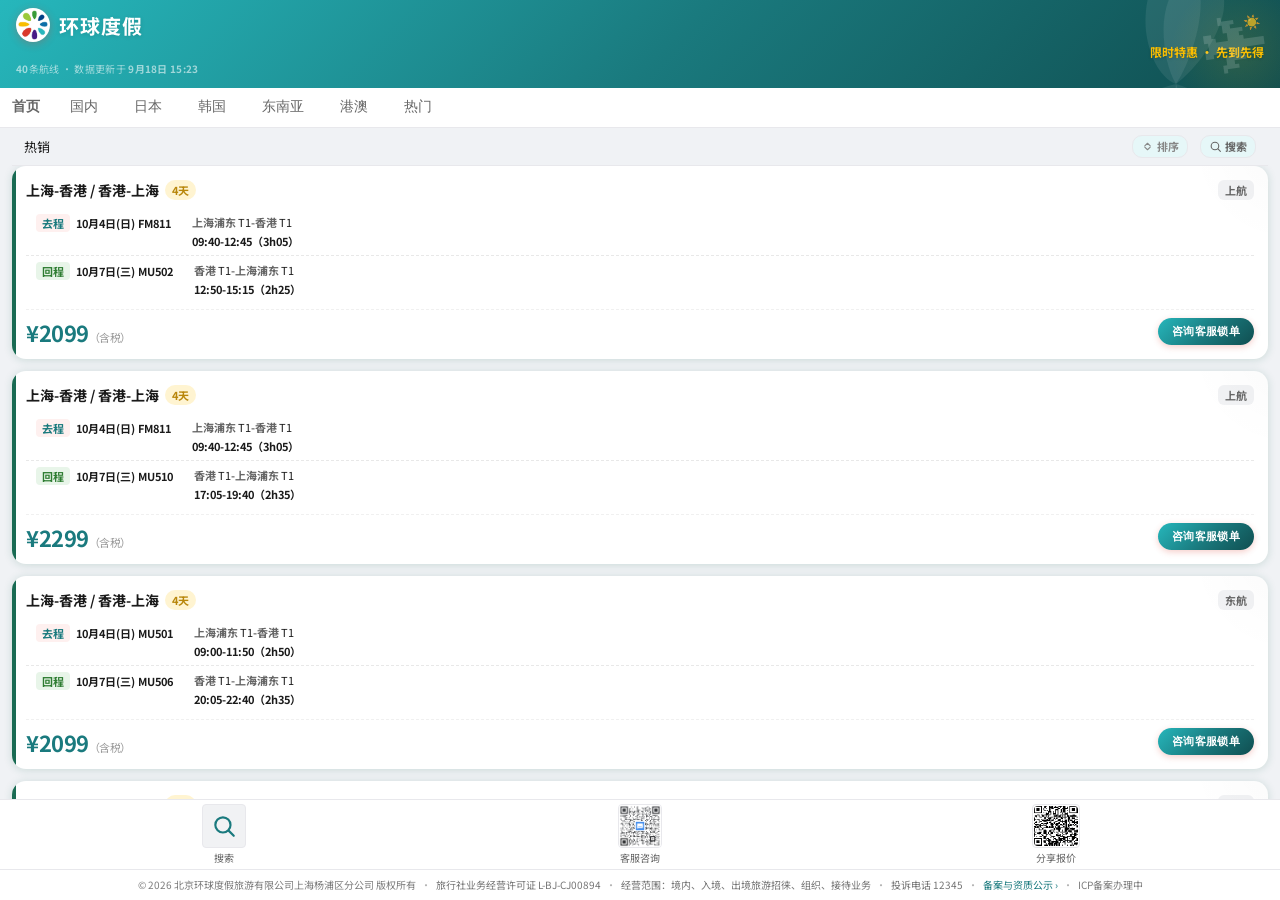
==== commit 491666a0: "sync: 部署 2026-09-18 现役版本 (对齐 7116b6b0 沙箱, 含解析完整性校验)" ====
--- a/index.html
+++ b/index.html
@@ -383,7 +383,7 @@
         <span class="fml-close" onclick="closeFilter()" style="width:28px;height:28px;display:flex;align-items:center;justify-content:center;border-radius:50%;background:var(--tag-bg);cursor:pointer;font-size:14px">×</span>
       </div>
       <div id="filterBody" style="flex:1 1 0;min-height:0;overflow-y:auto;-webkit-overflow-scrolling:touch;overscroll-behavior:contain;padding:12px 16px"></div>
-      <div style="padding:12px 16px;border-top:1px solid var(--border);display:flex;gap:8px">
+      <div style="padding:10px 16px;border-top:1px solid var(--border);display:flex;gap:8px">
         <button onclick="resetFilter()" style="flex:1;padding:10px;border:1px solid var(--border);border-radius:8px;background:var(--card-bg);color:var(--text-secondary);font-size:13px;font-weight:500;cursor:pointer">重置</button>
         <button id="filterCopyBtn" onclick="if(!this.classList.contains('disabled'))copyFilterResults()" style="flex:1;padding:10px;border:1px solid var(--border);border-radius:8px;background:var(--card-bg);color:var(--text-secondary);font-size:13px;font-weight:500;cursor:pointer;transition:all .2s">📋 复制</button>
         <button id="filterApplyBtn" onclick="applyFilter()" style="flex:2;padding:10px;border:none;border-radius:8px;background:var(--brand,var(--red));color:var(--brand-text,#fff);font-size:13px;font-weight:700;cursor:pointer">查看 <span id="filterCountDisplay">0</span> 条结果</button>
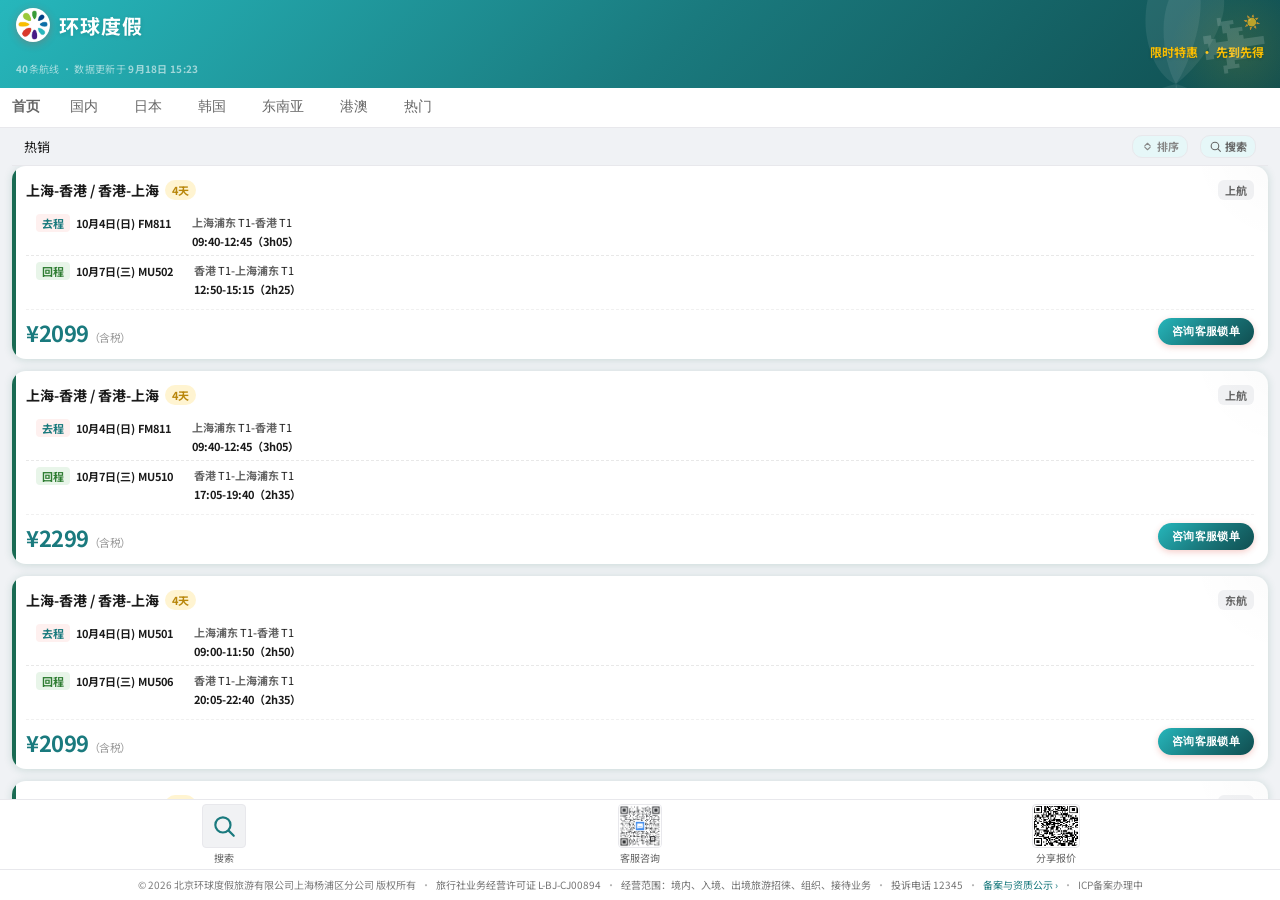
==== commit 0562fd6e: "sync: 部署 2026-09-18 现役版本 (对齐 7116b6b0 沙箱, 含解析完整性校验)" ====
--- a/index.html
+++ b/index.html
@@ -10,7 +10,7 @@
   <title>环球度假 - 特价机票·每日更新</title>
   <link rel="icon" type="image/png" href="img/logo.png">
   <link rel="stylesheet" href="css/style.css?v=124">
-  <link rel="stylesheet" href="css/theme.css?v=119">
+  <link rel="stylesheet" href="css/theme.css?v=120">
   <script>
     /* 主题提前上色：与 login.html / zizhi.html 对齐，读同一套 localStorage（pq_theme / theme），
        在首屏绘制前挂到 <html>，避免「先按 :root 默认色画一遍再变」的闪色。
--- a/css/theme.css
+++ b/css/theme.css
@@ -491,6 +491,14 @@
   background: rgba(255,255,255,0.035);
 }
 
+/* ★2026-09-18 Howard 定案：深色下卡片内的【机场名】与周边同色、不再区分。
+   问题：`.cf-routepair`（如「上海浦东T1-香港T1」）用 --text-secondary（#a0a0b8，偏灰），
+        而同一行里由 _aptBlock() 生成的航站楼 <span class="t-term"> 用 --text（#E8E8F0，亮白）
+        ⇒ 一行里两种颜色，机场名显得比 T1 暗一截（实测 rgb(160,160,184) vs rgb(232,232,240)）。
+   修法：深色下让 .cf-routepair 也用 --text，与 T1 及相邻的日期/航班号完全一致。
+   注：仅改深色（Howard 只提深色模式）；浅色下保持原样，避免影响已验收的浅色视觉。 */
+body.dark[data-theme] .cf-routepair { color: var(--text); }
+
 
 /* ═══════════════════════════════════════════════════════════════════════════
    备案信息（法规强制展示 · 2026-09-18）
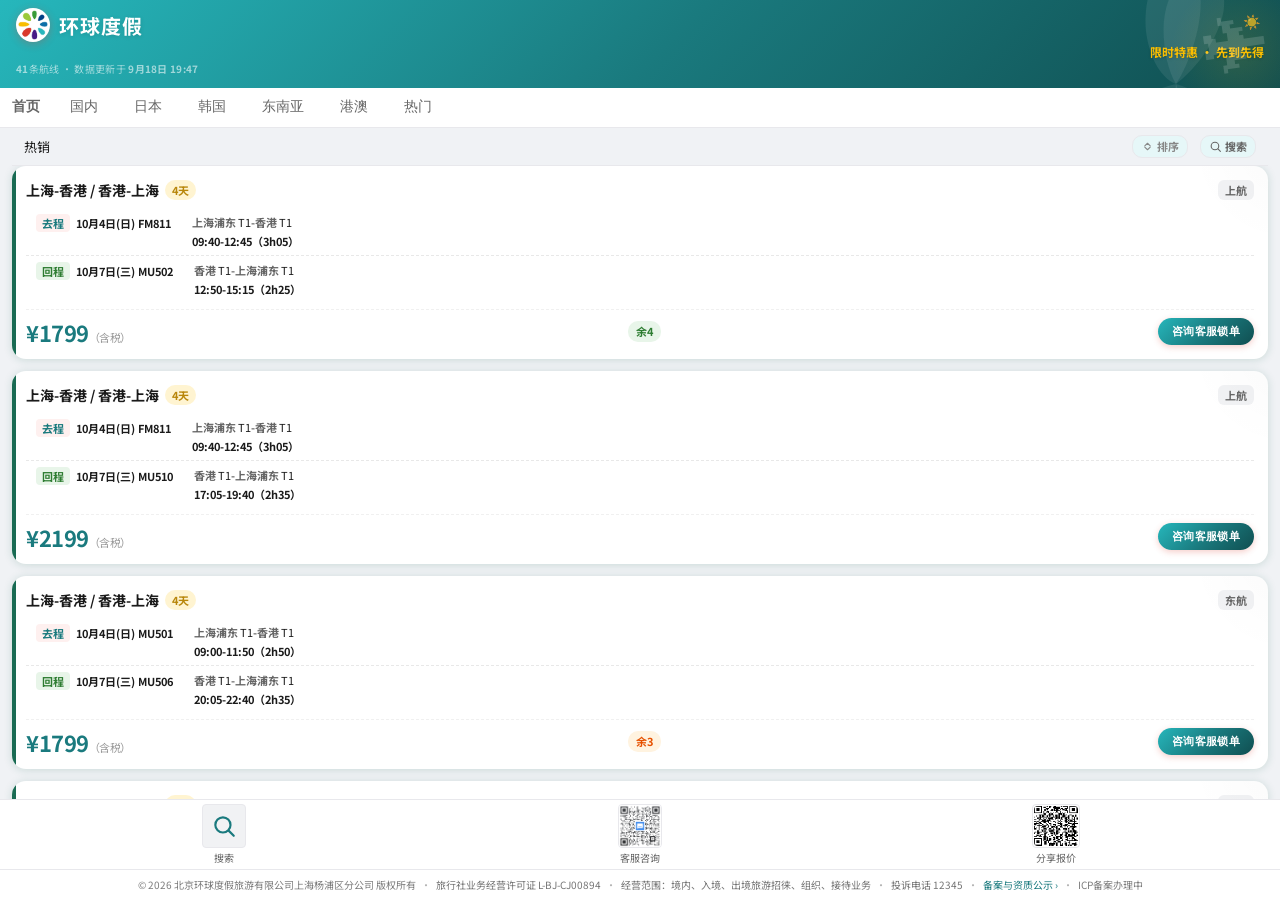
==== commit 3788fab2: "sync: 部署 2026-09-18 现役版本 (对齐 7116b6b0 沙箱, 含解析完整性校验)" ====
--- a/index.html
+++ b/index.html
@@ -10,7 +10,7 @@
   <title>环球度假 - 特价机票·每日更新</title>
   <link rel="icon" type="image/png" href="img/logo.png">
   <link rel="stylesheet" href="css/style.css?v=124">
-  <link rel="stylesheet" href="css/theme.css?v=120">
+  <link rel="stylesheet" href="css/theme.css?v=121">
   <script>
     /* 主题提前上色：与 login.html / zizhi.html 对齐，读同一套 localStorage（pq_theme / theme），
        在首屏绘制前挂到 <html>，避免「先按 :root 默认色画一遍再变」的闪色。
@@ -392,11 +392,11 @@
   </div>
 
   <script src="js/qrcode.min.js"></script>
-  <script src="js/core.js?v=115"></script>
+  <script src="js/core.js?v=116"></script>
   <script src="js/data.js?v=102"></script>
   <script src="js/sort.js?v=105"></script>
   <script src="js/free_tour.js?v=53"></script>
-  <script src="js/app_main.js?v=167"></script>
+  <script src="js/app_main.js?v=168"></script>
   <script>
   /* ══ 底部坞状态机（Howard 2026-09-18 四次定案）════════════════════════════════
      默认（首屏）            → 备案行【完整可见】  ← 纯 CSS 决定，零依赖、无跳动
--- a/css/theme.css
+++ b/css/theme.css
@@ -91,7 +91,7 @@
    注：绿/青两套的白字对比度不足，故主色取达标加深版，渐变浅端仍保留 VI 原色。
    ─────────────────────────────────────────────────────────────────────────── */
 
-/* ① 环球红焰 —— 默认（不设 data-theme 时 :root 生效） */
+/* ① 潮汐青 —— 全站默认主题（不设 data-theme 时 :root 生效） */
 :root, html[data-theme="cyan"], body[data-theme="cyan"] {
   --brand: #1A7A7E;
   --brand-2: #104E50;
@@ -142,9 +142,9 @@
   --c-onDark: #55C955;
 }
 
-/* ⑤ 潮汐青 —— 主色用达标加深版 #1A7A7E(白字 5.09)，渐变浅端保留 VI 青 #26B7BC */
-html[data-theme="cyan"],
-html[data-theme="red"], body[data-theme="red"] {
+/* ⑤ 环球红焰 —— 主色用 VI 红 #D9392B(白字 4.59)，渐变收尾深红 */
+html[data-theme="red"],
+body[data-theme="red"] {
   --brand: #D9392B;
   --brand-2: #A9291E;
   --brand-grad: linear-gradient(135deg, #D9392B 0%, #A9291E 50%, #571510 100%);
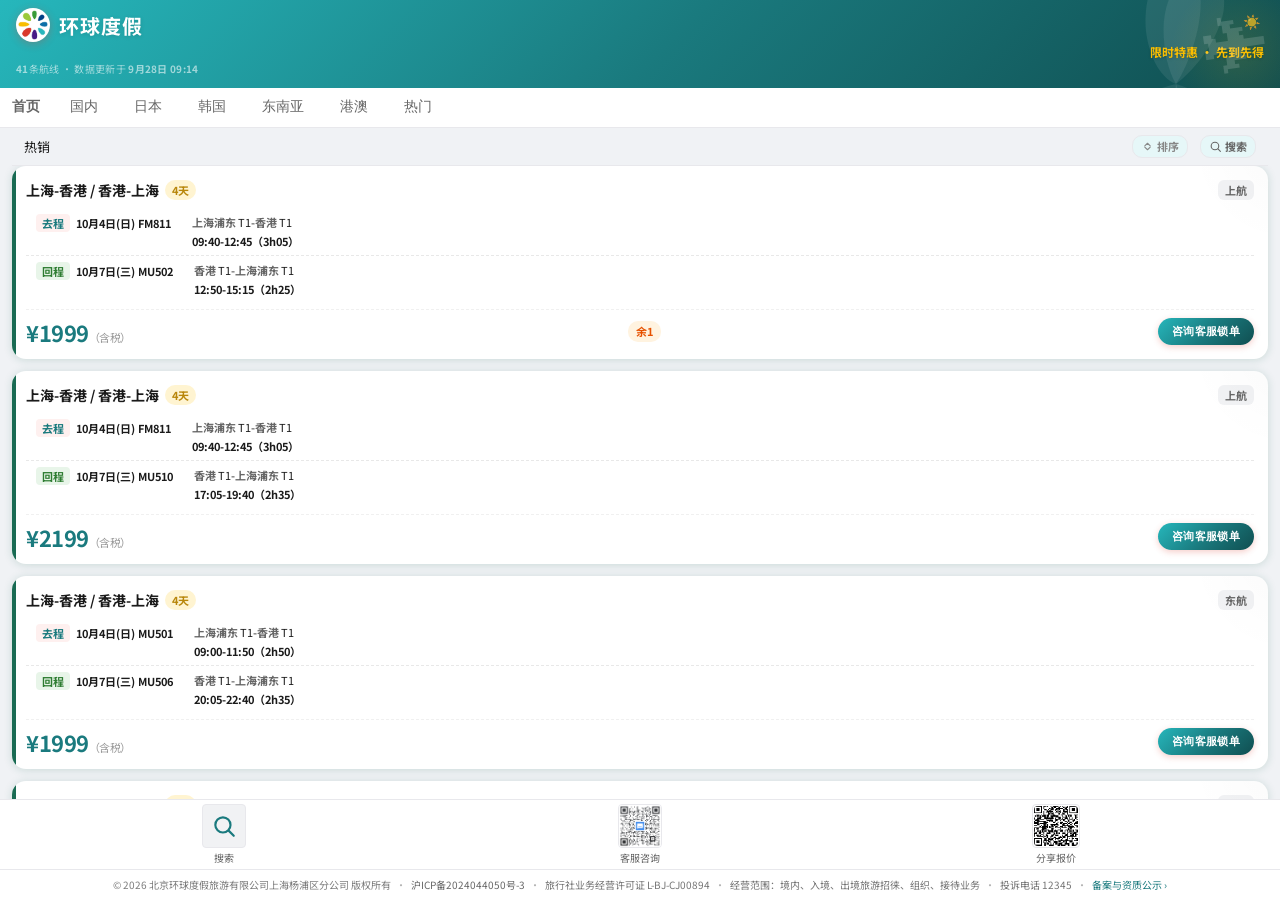
==== commit 974c8bc5: "sync: 部署 2026-09-28 现役版本 (对齐 7116b6b0 沙箱, 含解析完整性校验)" ====
--- a/index.html
+++ b/index.html
@@ -262,9 +262,10 @@
                · ★★关键区分：「**需滚动才能看到**」≠「**被隐藏**」。
                  前者是正常文档流内容（本块即如此）→ 合规；
                  后者（display:none / visibility:hidden / 字体色=底色 / 折叠 / 弹窗）→ 违规。
-        <a class="legal-link" href="https://beian.miit.gov.cn/" target="_blank" rel="noopener nofollow">沪ICP备2026XXXXXX号-1</a>
-        <span class="legal-sep">·</span>
         -->
+        <!-- ① ICP 备案 ★已启用（2026-09-28 管局审核通过，网站备案号 -3 对应域名 huanqiudujia.com）-->
+        <a class="legal-link" href="https://beian.miit.gov.cn/" target="_blank" rel="noopener nofollow">沪ICP备2024044050号-3</a>
+        <span class="legal-sep">·</span>
         <!-- ② 公安备案（ICP 通过后 30 日内办理）
         <a class="legal-link legal-police" href="https://beian.mps.gov.cn/#/query/webSearch?code=3101050200XXXXXX" target="_blank" rel="noopener nofollow"><svg class="legal-badge" viewBox="0 0 24 24" aria-hidden="true"><path fill="currentColor" d="M12 1.6 20.4 5v7.1c0 5.3-3.5 8.9-8.4 10.3C7.1 21 3.6 17.4 3.6 12.1V5L12 1.6Zm0 2.2L5.6 6.4v5.7c0 4.1 2.6 6.9 6.4 8.1 3.8-1.2 6.4-4 6.4-8.1V6.4L12 3.8Zm0 2.9 1.5 3.1 3.4.5-2.5 2.4.6 3.4-3-1.6-3 1.6.6-3.4L7.1 10.3l3.4-.5L12 6.7Z"/></svg>沪公网备3101050200XXXXXX号</a>
         <span class="legal-sep">·</span>
@@ -334,8 +335,6 @@
         <!-- 完整证照公示（备案登记证明编号 / 核发机关 / 监制单位 / 各备案进度）放独立页。
              《电子商务法》第 15 条允许以「链接标识」方式公示行政许可信息。 -->
         <a class="legal-link legal-more" href="zizhi.html">备案与资质公示 &rsaquo;</a>
-        <span class="legal-sep">·</span>
-        <span class="legal-pending" id="legalPending">ICP备案办理中</span>
       </div>
       <!-- ★首页「载明」与「完整公示」的分工（法规依据）：
            ·《旅行社条例实施细则》第 29 条要求【网站首页载明】旅行社的名称、法定代表人、
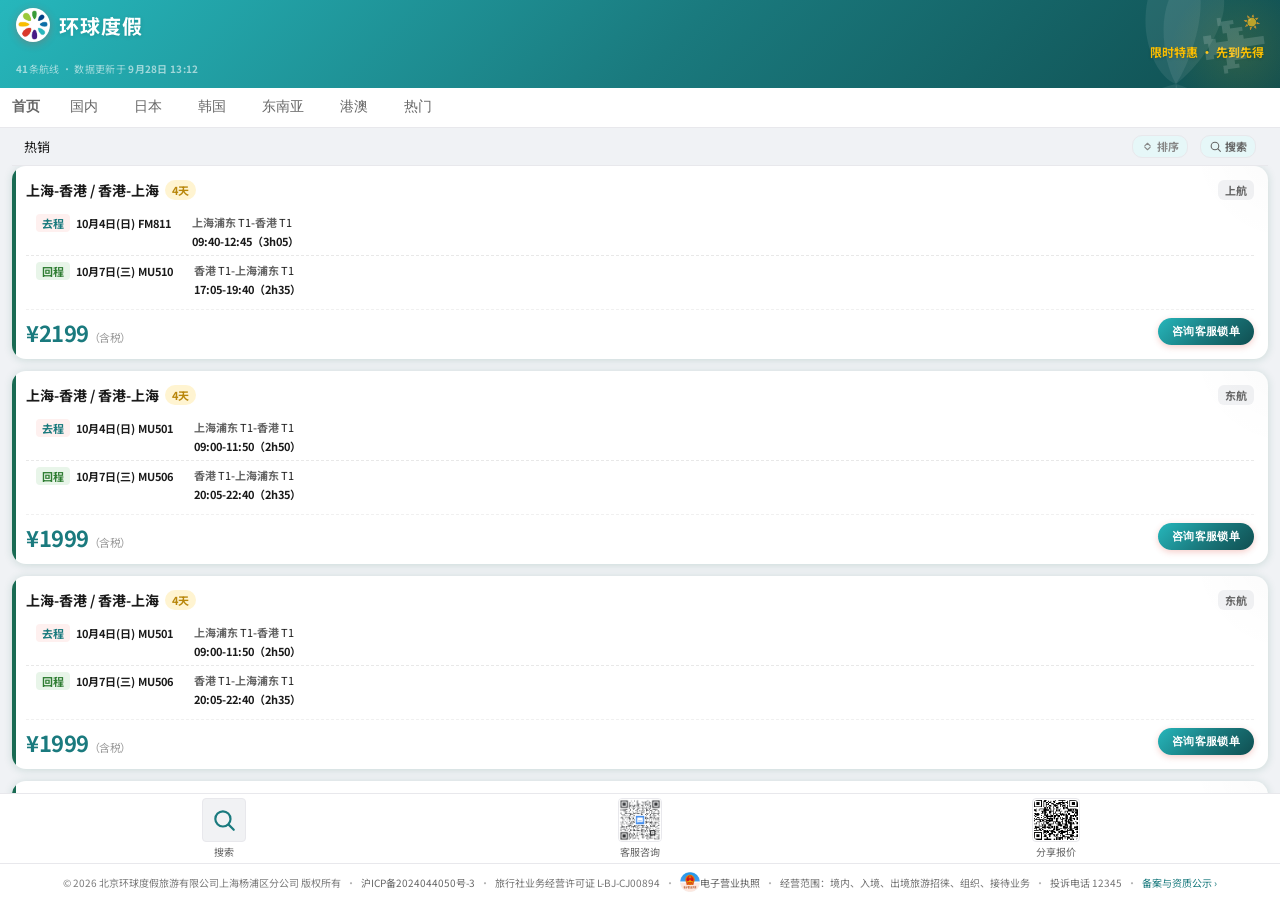
==== commit 1009c8c0: "sync: 部署 2026-09-28 现役版本 (对齐 7116b6b0 沙箱, 含解析完整性校验)" ====
--- a/index.html
+++ b/index.html
@@ -322,12 +322,11 @@
         <!-- 分社备案登记证明编号改由独立页 zizhi.html 公示 ——
              它不属于《旅行社条例实施细则》第 29 条要求首页「载明」的 5 项，
              放首页只是徒增行数（实测多占 1 行）。 -->
-        <!-- ⑤ 电子营业执照亮照（市场监管总局亮照系统）
-             ★href 必须是亮照系统生成的那条【绑定域名】的链接，不要手拼。
-               图标到位后把 <svg> 换成 <img src="img/xxx.png" class="legal-badge" alt="电子营业执照">。
-        <a class="legal-link legal-yyzz" href="https://zzlz.gsxt.gov.cn/businessCheck/verifKey.do?showType=publish&serial=XXX&signData=XXX" target="_blank" rel="noopener nofollow">电子营业执照</a>
-        <span class="legal-sep">·</span>
-        -->
+        <!-- ⑤ 电子营业执照亮照 ★已启用（2026-09-28 市场监管总局亮照系统申请，链接绑定域名 huanqiudujia.com）
+             ★href 为亮照系统生成的原始链接（勿手拼/勿转义，含 + / / 号系签名原文）。
+               图标 img/lz4_small.png = 官方亮照标 lz4 瘦身版（128px/19.5KB；1228px 原图留档不上线）。-->
+        <a class="legal-link legal-yyzz" href="https://zzlz.gsxt.gov.cn/businessCheck/verifKey.do?showType=p&serial=91310110MA1G8R1FXL-SAIC_SHOW_10000091310110MA1G8R1FXL1790575703923&signData=MEUCIBcq6oG0cgQkHetiR2XBuv/WjC3TE/4Tm4Vbeqp1vv3BAiEA4UOZcfwVjUyMhOnUm7x+c1sQXAfsuef6ASrbiSQ8ELs=" target="_blank" rel="noopener nofollow"><img src="img/lz4_small.png" class="legal-badge" alt="电子营业执照亮照" style="height:20px;width:20px;vertical-align:-5px">电子营业执照</a>
+        <span class="legal-sep">·</span>
         <span class="legal-item">经营范围：境内、入境、出境旅游招徕、组织、接待业务</span>
         <span class="legal-sep">·</span>
         <span class="legal-item">投诉电话 12345</span>
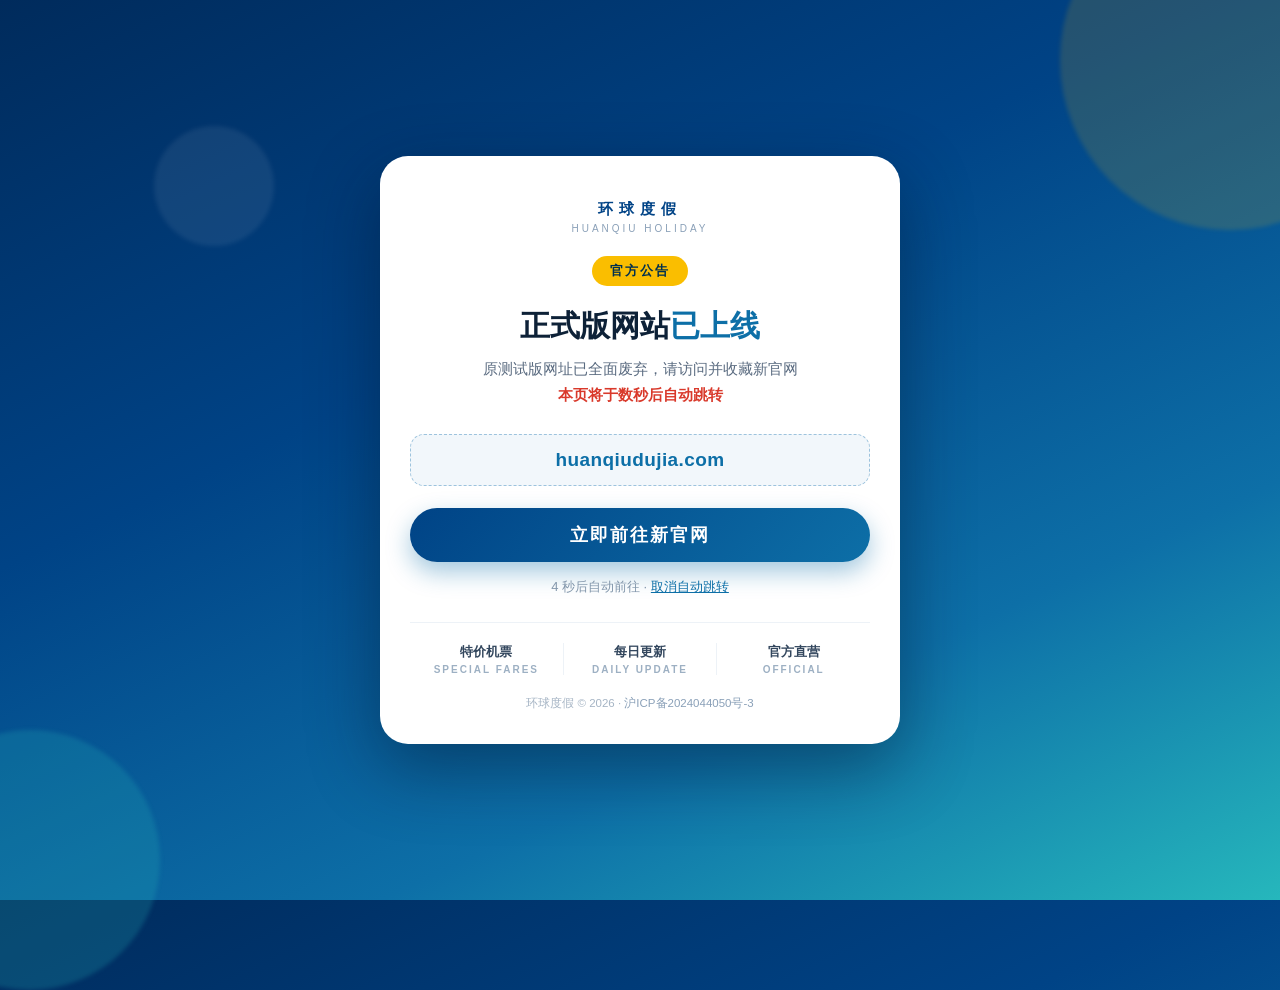
==== commit 04c9fb34: "official site launched: huanqiudujia.com - legacy sandbox H5 retired, redirect poster" ====
--- a/index.html
+++ b/index.html
@@ -1,480 +1,126 @@
 <!DOCTYPE html>
 <html lang="zh-CN">
 <head>
+<meta charset="UTF-8">
+<meta name="viewport" content="width=device-width, initial-scale=1.0, maximum-scale=1.0, user-scalable=no">
+<meta name="theme-color" content="#004386">
 <meta http-equiv="Cache-Control" content="no-cache, no-store, must-revalidate">
-<meta http-equiv="Pragma" content="no-cache">
-<meta http-equiv="Expires" content="0">
-  <meta charset="UTF-8">
-  <meta name="viewport" content="width=device-width, initial-scale=1.0, maximum-scale=1.0, user-scalable=no">
-  <meta name="theme-color" content="#26B7BC" id="metaThemeColor">
-  <title>环球度假 - 特价机票·每日更新</title>
-  <link rel="icon" type="image/png" href="img/logo.png">
-  <link rel="stylesheet" href="css/style.css?v=124">
-  <link rel="stylesheet" href="css/theme.css?v=121">
+<link rel="canonical" href="https://huanqiudujia.com/">
+<title>环球度假 · 正式版网站已上线</title>
+<style>
+  /* mg- 前缀作用域（独立迁移海报页，不与任何 H5 样式冲突） */
+  * { margin: 0; padding: 0; box-sizing: border-box; }
+  html, body { height: 100%; }
+  body {
+    font-family: -apple-system, BlinkMacSystemFont, "PingFang SC", "Hiragino Sans GB", "Microsoft YaHei", "Noto Sans SC", sans-serif;
+    background: linear-gradient(155deg, #002B5C 0%, #004386 38%, #0D6FA7 72%, #26B7BC 100%);
+    color: #1a2433;
+    min-height: 100dvh;
+    display: flex; align-items: center; justify-content: center;
+    padding: 24px 16px;
+    position: relative; overflow: hidden;
+  }
+  .mg-deco { position: absolute; border-radius: 50%; filter: blur(2px); pointer-events: none; }
+  .mg-d1 { width: 340px; height: 340px; right: -120px; top: -110px; background: rgba(250,190,0,.14); }
+  .mg-d2 { width: 260px; height: 260px; left: -100px; bottom: -90px; background: rgba(38,183,188,.22); }
+  .mg-d3 { width: 120px; height: 120px; left: 12%; top: 14%; background: rgba(255,255,255,.07); }
+  .mg-card {
+    position: relative; z-index: 2;
+    width: 100%; max-width: 520px;
+    background: #ffffff;
+    border-radius: 28px;
+    box-shadow: 0 24px 70px rgba(0, 20, 45, .45);
+    padding: 44px 30px 30px;
+    text-align: center;
+  }
+  .mg-brand {
+    font-size: 15px; letter-spacing: 6px; color: #004386;
+    font-weight: 700; margin-bottom: 4px;
+  }
+  .mg-brand-en { font-size: 10px; letter-spacing: 3px; color: #8aa0b8; margin-bottom: 22px; }
+  .mg-badge {
+    display: inline-block; background: #FABE00; color: #00304f;
+    font-size: 13px; font-weight: 700; letter-spacing: 2px;
+    padding: 6px 18px; border-radius: 999px; margin-bottom: 20px;
+  }
+  .mg-h1 { font-size: 30px; line-height: 1.3; color: #0d2137; font-weight: 800; margin-bottom: 12px; }
+  .mg-h1 .mg-hl { color: #0D6FA7; }
+  .mg-sub { font-size: 14.5px; color: #5a6b80; line-height: 1.75; margin-bottom: 26px; }
+  .mg-sub b { color: #D9392B; }
+  .mg-url {
+    display: block; text-decoration: none;
+    background: #f2f7fb; border: 1.5px dashed #9dc3dd;
+    border-radius: 14px; padding: 14px 12px; margin-bottom: 22px;
+    font-size: 19px; font-weight: 800; color: #0D6FA7;
+    letter-spacing: .4px; word-break: break-all;
+    transition: background .2s;
+  }
+  .mg-url:active { background: #e2eef7; }
+  .mg-btn {
+    display: block; text-decoration: none;
+    background: linear-gradient(135deg, #004386, #0D6FA7);
+    color: #fff; font-size: 17.5px; font-weight: 700; letter-spacing: 2px;
+    padding: 15px 0; border-radius: 999px;
+    box-shadow: 0 10px 24px rgba(13,111,167,.38);
+    margin-bottom: 16px;
+  }
+  .mg-btn:active { transform: scale(.98); }
+  .mg-count { font-size: 13px; color: #8296ab; margin-bottom: 26px; }
+  .mg-count a { color: #0D6FA7; text-decoration: underline; }
+  .mg-feats {
+    display: flex; justify-content: center; gap: 0;
+    border-top: 1px solid #edf2f7; padding-top: 20px; margin-bottom: 18px;
+  }
+  .mg-feat { flex: 1; font-size: 13px; color: #33475e; font-weight: 600; }
+  .mg-feat + .mg-feat { border-left: 1px solid #edf2f7; }
+  .mg-feat span { display: block; font-size: 10px; color: #9db0c3; letter-spacing: 2px; margin-top: 3px; }
+  .mg-footer { font-size: 11.5px; color: #a5b4c4; line-height: 1.8; }
+  .mg-footer a { color: #8aa0b8; text-decoration: none; }
+  @media (max-width: 380px) { .mg-h1 { font-size: 25px; } .mg-url { font-size: 16px; } }
+</style>
+</head>
+<body>
+  <div class="mg-deco mg-d1"></div>
+  <div class="mg-deco mg-d2"></div>
+  <div class="mg-deco mg-d3"></div>
+
+  <main class="mg-card">
+    <div class="mg-brand">环球度假</div>
+    <div class="mg-brand-en">HUANQIU HOLIDAY</div>
+
+    <div class="mg-badge">官方公告</div>
+    <h1 class="mg-h1">正式版网站<span class="mg-hl">已上线</span></h1>
+    <p class="mg-sub">原测试版网址已全面废弃，请访问并收藏新官网<br><b>本页将于数秒后自动跳转</b></p>
+
+    <a class="mg-url" href="https://huanqiudujia.com/">huanqiudujia.com</a>
+
+    <a class="mg-btn" href="https://huanqiudujia.com/">立即前往新官网</a>
+
+    <p class="mg-count"><span id="mg-n">5</span> 秒后自动前往 · <a href="javascript:void(0)" id="mg-cancel">取消自动跳转</a></p>
+
+    <div class="mg-feats">
+      <div class="mg-feat">特价机票<span>SPECIAL FARES</span></div>
+      <div class="mg-feat">每日更新<span>DAILY UPDATE</span></div>
+      <div class="mg-feat">官方直营<span>OFFICIAL</span></div>
+    </div>
+
+    <p class="mg-footer">环球度假 © 2026 · <a href="https://beian.miit.gov.cn/" target="_blank" rel="noopener">沪ICP备2024044050号-3</a></p>
+  </main>
+
+  <noscript><meta http-equiv="refresh" content="5; url=https://huanqiudujia.com/"></noscript>
   <script>
-    /* 主题提前上色：与 login.html / zizhi.html 对齐，读同一套 localStorage（pq_theme / theme），
-       在首屏绘制前挂到 <html>，避免「先按 :root 默认色画一遍再变」的闪色。
-       ★为什么必须放 <head>：app_main.js 在 </body> 前才加载，等到那时首屏已经画完了。
-       ★默认主题＝潮汐青（2026-09-18 Howard 定案），故兜底值取 cyan。 */
     (function () {
-      try {
-        var OK = { cyan: 1, red: 1, navy: 1, blue: 1, green: 1, purple: 1 };
-        var t = localStorage.getItem('pq_theme') || 'cyan';
-        if (!OK[t]) t = 'cyan';
-        document.documentElement.setAttribute('data-theme', t);
-        if (localStorage.getItem('theme') === 'dark') document.documentElement.classList.add('dark');
-      } catch (e) {}
+      var n = 5, el = document.getElementById('mg-n'),
+          timer = setInterval(function () {
+            n -= 1;
+            if (n <= 0) { clearInterval(timer); location.replace('https://huanqiudujia.com/'); return; }
+            el.textContent = n;
+          }, 1000);
+      document.getElementById('mg-cancel').onclick = function () {
+        clearInterval(timer); el.textContent = '已';
+        this.parentNode.innerHTML = '自动跳转已取消，可点击上方链接前往新官网';
+      };
     })();
   </script>
-  <script>
-    /* 给 <html> 挂 js-dock —— 语义 = 「脚本可用」标记，用于解锁备案行的【收起】能力。
-       ★注意方向：默认就是【可见】（首屏、无 JS 都可见），本类只额外允许「收起」。
-         所以脚本不执行时，备案行永远按正常流可见 —— 安全降级，不会两头空。
-       ★放在 <head>：与首屏同帧就绪，避免状态切换时样式晚到。 */
-    document.documentElement.classList.add('js-dock');
-  </script>
-</head>
-<body>
-
-  <!-- 固定顶部 -->
-  <header class="app-header">
-    <div class="header-bg"></div>
-    <div class="header-content">
-      <div class="brand">
-        <img src="img/logo.png" class="logo" alt="环球度假" onclick="cycleTheme()" title="点击切换主题" style="cursor:pointer">
-        <div class="brand-text">
-          <h1 class="brand-title">环球度假</h1>
-        </div>
-        <span class="header-theme" onclick="toggleTheme()" id="headerTheme">☀️</span>
-      </div>
-      <div class="header-promo">
-        限时特惠 · 先到先得
-      </div>
-      <div class="header-stats">
-        <span id="stats-routes">0</span>条航线 · 数据更新于 <span id="stats-time">--</span>
-      </div>
-      <span class="header-plane">✈</span>
-    </div>
-  </header>
-
-  <!-- 固定Tab栏 -->
-  <nav class="tab-bar" id="tabBar">
-    <div class="tab-scroll">
-      <button class="tab" data-tab="home">首页</button>
-      <button class="tab" data-tab="domestic">国内</button>
-      <button class="tab" data-tab="japan">日本</button>
-      <button class="tab" data-tab="korea">韩国</button>
-      <button class="tab" data-tab="seasia">东南亚</button>
-      <button class="tab" data-tab="ganga">港澳</button>
-      <button class="tab" data-tab="hot">热门</button>
-    </div>
-  </nav>
-
-  <!-- 中间滚动卡片区 -->
-  <main class="card-list" id="cardList">
-    <div class="loading">加载中...</div>
-
-  </main>
-
-  <!-- 固定底部坞（2026-09-18 三次定案）= 动作条 + 备案/资质行
-       .app-footer 原本 position:fixed bottom:0；在本坞内改为 static，
-       由 .bottom-dock 承载。坞本身是 body(flex-column) 的流内 item —— 不用 fixed，
-       因为 fixed 会被 iOS Safari / 微信的底部工具栏盖住（详见 css/theme.css 内说明）。
-
-       ★结构（2026-09-18 四次定案·需求原话）：「默认首页打开时是完整可见备案信息，
-         然后点击任意元素（滑动区、导航键、搜索、客服咨询、分享报价）备案信息就下沉不可见。
-         点击主题切换、浅色深色切换时也是可见备案信息。」
-       · 动作条已压缩：96px → 70px（二维码 56→44、文字 11→10、内边距 8→4）
-       · 备案行位于动作条【下方】，两个状态：
-         - 展开（默认 / 首屏 / 切主题后）：在坞内正常流，**完整可见**，坞高 = 70 + 备案行高
-         - 收起（任意点击后）：备案行被移出文档流并钉到坞底边之下 + 透明 ⇒
-           必然完全出屏，坞高自动回到动作条高度、动作条自动贴底
-       · 状态类 = `dock-collapsed`（仅 JS 加）；坞上上下滑手势保留。
-
-       ★★合规边界（务必知晓）：这是「需交互才可见」的形态，与监管口径中
-         「不得以折叠、弹窗或悬浮按钮替代，须直接渲染在 HTML 结构里」相邻。
-         · 硬性要求均已满足：静态 HTML 节点（非 JS 生成）、正常渲染不被裁切、
-           字号字色可辨认、展开后不被任何固定元素遮挡。
-         · 缓释设计：① 本页备案行「无 JS 时默认可见」（html.js-dock 类由脚本挂上，
-           脚本不执行则备案行按正常流显示在坞内 —— 绝不出现「必须靠脚本才可见」）；
-           ② zizhi.html 为静态公示页，无需任何交互即可完整查阅；
-           ③ login.html 备案行常驻可见。
-         · 若要求「零交互风险」，最稳做法是把本块放回 #cardList 末尾（滚到底可见，
-           属正常文档流内容）—— 改动量约 20 行，可随时回退。 -->
-  <div class="bottom-dock">
-  <!-- 固定底部条 -->
-  <footer class="app-footer">
-    <div class="qr-item" id="filterBtn">
-      <div class="qr-img qr-filter-icon"><svg viewBox="0 0 24 24" width="26" height="26" fill="none" stroke="currentColor" stroke-width="2" stroke-linecap="round" stroke-linejoin="round" aria-label="搜索"><circle cx="11" cy="11" r="7"></circle><line x1="16.5" y1="16.5" x2="21" y2="21"></line></svg></div>
-      <p>搜索</p>
-    </div>
-    <div class="qr-item" id="qrCs">
-      <img src="img/qr_cs.png" class="qr-img" alt="客服">
-      <p>客服咨询</p>
-    </div>
-    <div class="qr-item" id="qrShare">
-      <div class="qr-img" id="qrLinkCanvas" style="width:44px;height:44px;box-sizing:content-box;padding:1px;border-radius:4px;overflow:hidden;background:#fff;border:1px solid var(--border)"></div>
-      <p>分享报价</p>
-    </div>
-  </footer>
-    <!-- ════════════════ 备案与资质（法规强制：网站底部标明）════════════════
-       ★位置（2026-09-18 四次定案）：本块在【.bottom-dock 坞内、.app-footer 动作条之下】。
-         · 默认（首屏）= 正常流可见 —— 不需要任何 JS 或 CSS 变量，位置天然精确。
-           这一条是有意为之：**首屏就是合规展示态，必须零依赖可见**。
-         · 收起 = 本块被 CSS 移出文档流：`position: absolute; top: 100%; opacity: 0`
-           （坞同时获得 position: relative 作为定位上下文）。
-           于是它的顶边 = 坞底边 = 屏幕底 ⇒ **无论多高都必然完全出屏**；
-           坞的高度自动回落到动作条高度 ⇒ 动作条自动贴底、.card-list 自动回收空间。
-           ★**刻意不依赖任何测量值**（不用 --legal-h、不用 calc、不用负 margin）：
-             旧写法把「藏多深」与「动作条贴底」绑在同一个测量值上，
-             一旦测量值与实际渲染高度不符，就会「备案行没藏干净 + 动作条悬空」。
-         · 触发规则见页尾脚本：任意点击收起；点 logo / ☀️🌙 展开；坞上滑手势保留。
-
-         为什么不再放 <main id="cardList"> 内：
-         ① 放里面必然「滚到底才可见」，无法做到「上滑手势触发」；
-         ② #cardList 的 innerHTML 被 9 处 JS 渲染点整体覆盖
-            （app_main.js 201/395/2946/2958/3039/3087、free_tour.js 1583/1655/1674、
-            core.js 191），静态节点需 MutationObserver 保活才不被冲掉；
-            移入坞内后位于 #cardList 之外，**保活脚本已可整段删除**。
-
-       ★必须写在静态 HTML 里：备案审核 / 监管工具未必执行脚本。
-       ★★降级方向是刻意的：隐藏依赖 html.js-dock 类（<head> 内联脚本挂上）。
-         若环境不执行 JS → 无此类 → 本块按正常流显示在坞内（可见态）。
-         即「JS 正常 = 默认隐藏可上滑露出；JS 失效 = 直接可见」，不会两头空。
-
-       ── 四项资质：各自独立，有号即启用（取消注释 → 删掉 legal-pending）──
-       ① ICP 备案【强制】当前审核中 —— 依据《非经营性互联网信息服务备案管理办法》：
-          底部标明备案号 + 链接工信部 https://beian.miit.gov.cn/
-       ② 公安备案【强制】—— 依据《计算机信息网络国际联网安全保护管理办法》：
-          须在 ICP 通过后 30 日内到全国互联网安全管理服务平台办理；
-          底部标明 + 链接该平台 + 官方图标。
-          ⚠ 携程至今仍用旧域名 www.beian.gov.cn/portal/registerSystemInfo?recordcode=<code>；
-            官方现址为 https://beian.mps.gov.cn/#/query/webSearch?code=<code> —— 本页取【现址】。
-       ③ 增值电信业务经营许可证（ICP 证 沪B2-xxxxxxx）【仅经营性网站需要】
-          ★判定标准：是否通过互联网向上网用户有偿提供信息服务（在线收款/下单/撮合收费）。
-            若仅展示报价 + 引导线下成交 → 属非经营性，只需 ICP 备案，不需要本证。
-          ★无证绝不可标注 —— 虚假标注的风险远大于不标。
-       ④ 旅游度假资质【经营旅游业务必须】= 旅行社业务经营许可证（L-SH-xxxxx）
-          依据《旅游法》《旅行社条例》：经营旅游业务须持证，网站应公示；携程底部即用此名称。
-       ⑤ 电子营业执照亮照【建议必做】—— 市场监管总局官方「电子营业执照亮照系统」
-          依据：《电子商务法》第 15 条（首页显著位置持续公示营业执照信息「或该信息的链接标识」）
-                《网络交易监督管理办法》第 12 条（明确「鼓励链接到国家市场监督管理总局
-                电子营业执照亮照系统，公示其营业执照信息」）
-          系统入口：https://zzlz.gsxt.gov.cn/businessShow/
-          流程：法定代表人用「电子营业执照」微信/支付宝小程序扫码登录 → 亮照申请
-                （填网站名称 / 域名 / 网站类型 经营性|非经营性 / 联系人电话）→
-                生成签名二维码 → 扫码签名授权 → 得到【亮照链接】+【亮照图标】
-          链接形如：.../businessCheck/verifKey.do?showType=publish&serial=…&signData=…
-                    （以系统实际生成为准，勿手拼）
-          ★三条硬约束：
-            a) 亮照链接【绑定域名】—— 只有申报的那个站点能打开；
-               直接复制到浏览器、或放到别的网站，都打不开（这是它的防伪设计）。
-            b) 网站名称 / 域名 / 联系人【必须与 ICP 备案信息一致】，否则无法正常亮照。
-            c) 所以：**必须等 ICP 备案通过、正式域名确定后再申请**。
-               yitu 是测试域名，绑它没有意义，且换域名要重新申请。
-          效果：公众点图标 → 显示该企业【动态生成】的电子营业执照（按最新执照内容）。
-          图标：亮照系统提供下载的官方图片。★本仓部署是「增量合并且不做镜像」，
-                新增文件上线后删不掉，故此处先用文字链占位；
-                图标到位后放 img/ 下，文件名需单独确认。
-
-       ▸ 号码唯一正本 = 本段 HTML（index.html 与 login.html 各一份，改号时两处同步）
-    ══════════════════════════════════════════════════════════════════════════ -->
-  
-<div class="legal-footer" id="legalFooter">
-      <div class="legal-items">
-        <!-- 版权：改为 flow 内的 span（原为块级 div，会独占一行并留出整行空白） -->
-        <span class="legal-copy">
-        <!-- ══ 版权声明（法规不强制，但强烈建议标）══
-           ★为什么不强制：著作权「作品创作完成即自动产生」，登记都不是取得要件，
-             更无任何法规要求网站必须标 ©。
-           ★为什么仍要标（关键）：最高法「华盖创意案」(2014)民提字第 57 号明确 ——
-             网站上的「署名」，包括**权利声明和水印，构成证明著作权权属的初步证据**；
-             配合《著作权法》第 12 条「如无相反证明，在作品上署名的…为作者」+
-             最高法《关于加强著作权和与著作权有关的权利保护的意见》第 3 条的署名推定。
-             不标 → 遇到抄袭/盗用时举证被动，得另找底稿、合同、登记证书。
-           ★规范写法：© {年份} {营业执照上的公司全称} 版权所有
-             ⚠ 主体必须是能对应法律实体的【公司全称】。当前「环球度假」是品牌名，
-               属占位；维权时可能被质疑主体不适格，确认主体后替换。
-             ⚠ 若「环球度假」已注册商标，可在名称后加 ®（仅限已注册，未注册加了是违法）。
-           ★★主体已定（2026-09-18 Howard 定案）：网站主体 = 【北京环球度假旅游有限公司上海杨浦区分公司】。
-             理由与边界：
-               · 分公司有独立营业执照，【可以】作为 ICP 备案主体、亮照主体与版权主体；
-               · 分社不具有法人资格（《旅行社条例实施细则》§18），责任最终由设立社承担 ——
-                 但不影响分公司对外署名为网站运营主体；
-               · 分公司名称【本身已包含设立社名称】，故此行同时满足 §29「载明旅行社的名称」；
-               · 旅行社资质（许可证编号 L-BJ-CJ00894）的持有人仍是设立社，
-                 与本行主体不冲突 —— 见下方 ④ 的说明。
-             ⇒ ICP 备案 / 亮照 / 版权 三者统一为分公司，不再需要额外解释。
-           ★★若本站为外包或委托开发：先确认合同已约定著作权归我方 ——
-             《著作权法》第 19 条：受委托创作的作品，**未约定或约定不明的，著作权属于受托人**。
-             即合同没写 → 版权可能在开发方手上，此时标我方 © 名不副实。
-
-           ★★★【版权 ≠ 商标，别混】
-             · 版权（著作权）：**自愿登记，创作完成即自动产生**，不注册也享有、也能维权。
-               登记只是「自愿取得的证明权属的初步证据」，不是取得要件。
-             · 商标：**必须注册才受排他保护**。品牌名「环球度假」要防别人冒用，
-               靠的是**商标注册**（旅游/运输类第 39 类等），不是版权。
-             · Logo 图形可「版权 + 商标」双保护；页面设计/文案/代码属版权范畴。
-             · 所以：「版权不用注册、只需明示」这句一半对 —— 见下方注释。
-           明示（© 声明）的价值是让举证责任倒置（先推定归我，对方要举证推翻），
-           但它本身**只是初步证据**，可被相反证据推翻。底层证据仍建议留存：
-           委托/开发合同、设计稿与源文件、Git 提交历史、首次发布时间的存档。 -->
-        © 2026 北京环球度假旅游有限公司上海杨浦区分公司 版权所有
-        </span>
-        <span class="legal-sep">·</span>
-        <!-- ① ICP 备案（审核中）
-             启用方式：删掉下方 <span class="legal-pending" id="legalPending">，并取消本段注释。
-
-             ★号码格式（容易错，务必按此填）：
-               上海须标【网站备案号】并带序号，如「沪ICP备2026061234号-1」；
-               除广东省标【主体备案号】（不带序号，如「粤ICP备123456号」）外，
-               其他省份（含上海）都应带 -1/-2 等序号。错标成主体备案号会被责令改正。
-
-             ★★位置是否合规（2026-09-18 核实，回答 Howard「滚动区内是否符合法规」）：
-               ·《互联网信息服务管理办法》（国务院令 292 号）§12：
-                 互联网信息服务提供者应当在其网站【主页的显著位置】标明其经营许可证编号
-                 或者备案编号。（§22：未标明的，由省通信管理局责令改正，处 5000~50000 元罚款）
-               ·《非经营性互联网信息服务备案管理办法》（工信部令 33 号）§13 把"显著位置"
-                 **具体化**为「主页【底部】的中央位置」，并要求链接工信部备案系统。
-               · 四家云服务商（阿里云 / 华为云 / 腾讯云 / 移动云，均为对接管局的代备案机构）
-                 口径一致：「网站首页【底部中间位置】」、「首页显著位置（**一般为网页下方**）」。
-               ⇒ **结论：放页面底部、需滚动才可见，就是监管认可的位置。**
-                 长页面的"底部"本就意味着需要滚动；华为商城、腾讯云官网等官方示范页同样如此。
-                 本块现位于滚动区最末尾（滚到底可见）+ 文字居中，与上述要求一致。
-               ⇒ 真正的红线是这三条，而不是"要不要滚"：
-                 ① 号码与工信部备案系统里的**完全一致**；
-                 ② **必须带 -1 序号**（上海）；
-                 ③ **必须链接** https://beian.miit.gov.cn/ 。
-
-             ★★★「外面还套了固定的头部和尾部，是否影响合规」（2026-09-18 追加核实）：
-               · 结论：**不影响**。法规要的是「主页【底部】的中央位置」——指
-                 【**页面内容**的底部】(footer 区域)，不是"屏幕物理最下方"。
-                 固定 header / Tab 栏 / 底部动作条都是【**功能性 UI**】（导航、工具条），
-                 不属于"页面内容"，故不改变该位置的认定。
-               · 实务口径同样认可「**底部导航栏末端**」作为展示位置。
-               · ★真正的红线是下面这几条（本块均已满足）：
-                 a. **不被其他元素遮挡** —— 实测滚到底时本块 bottom 与动作条 top 重叠 ≈ 0
-                    （`_vi_footer_scroll_verify.py`，4 机型）；
-                 b. 不得以【**折叠 / 弹窗 / 悬浮按钮**】替代，必须**直接渲染在 HTML 结构里**
-                    —— 本块是静态 HTML 节点 ✅；
-                 c. 不得因响应式被【**裁切或隐藏**】，移动端缩放后仍可辨认 ✅；
-                 d. 不得用与背景同色 / 字号 0 / 透明等方式隐藏 ✅。
-               · ★★关键区分：「**需滚动才能看到**」≠「**被隐藏**」。
-                 前者是正常文档流内容（本块即如此）→ 合规；
-                 后者（display:none / visibility:hidden / 字体色=底色 / 折叠 / 弹窗）→ 违规。
-        -->
-        <!-- ① ICP 备案 ★已启用（2026-09-28 管局审核通过，网站备案号 -3 对应域名 huanqiudujia.com）-->
-        <a class="legal-link" href="https://beian.miit.gov.cn/" target="_blank" rel="noopener nofollow">沪ICP备2024044050号-3</a>
-        <span class="legal-sep">·</span>
-        <!-- ② 公安备案（ICP 通过后 30 日内办理）
-        <a class="legal-link legal-police" href="https://beian.mps.gov.cn/#/query/webSearch?code=3101050200XXXXXX" target="_blank" rel="noopener nofollow"><svg class="legal-badge" viewBox="0 0 24 24" aria-hidden="true"><path fill="currentColor" d="M12 1.6 20.4 5v7.1c0 5.3-3.5 8.9-8.4 10.3C7.1 21 3.6 17.4 3.6 12.1V5L12 1.6Zm0 2.2L5.6 6.4v5.7c0 4.1 2.6 6.9 6.4 8.1 3.8-1.2 6.4-4 6.4-8.1V6.4L12 3.8Zm0 2.9 1.5 3.1 3.4.5-2.5 2.4.6 3.4-3-1.6-3 1.6.6-3.4L7.1 10.3l3.4-.5L12 6.7Z"/></svg>沪公网备3101050200XXXXXX号</a>
-        <span class="legal-sep">·</span>
-        -->
-        <!-- ③ 增值电信业务经营许可证（ICP 证）—— 仅经营性网站标注，无证不得写
-        <a class="legal-link" href="#" target="_blank" rel="noopener nofollow">ICP证：沪B2-NNNNNNNN</a>
-        <span class="legal-sep">·</span>
-        -->
-        <!-- ④ 旅游度假资质 ★已启用（2026-09-18）
-           ★为什么只有《旅行社分社备案登记证明》、没有分社自己的《旅行社业务经营许可证》：
-             分社【本来就不发】独立许可证 —— 这是法定形态，不是缺失。
-             ·《旅行社条例实施细则》第 18 条：分社及服务网点【不具有法人资格】，
-               以【设立社】的名义从事经营活动，其经营活动的责任和后果【由设立社承担】。
-             ·《旅行社条例实施细则》第 24 条：分社备案后，受理备案的旅游行政管理部门
-               向旅行社颁发《旅行社分社备案登记证明》。（→ 分社拿到的就是这张）
-             ·《旅行社条例实施细则》第 26 条：《旅行社业务经营许可证》与
-               《旅行社分社备案登记证明》应当【一并】悬挂公示 —— 即两者配套展示，不是二选一。
-             ⇒ 所以本行【同时】标设立社许可证编号与分社备案登记编号，这才完整。
-
-           ★★《旅行社条例实施细则》第 29 条（比 ICP 备案更硬的一条）：
-             旅行社以互联网形式经营旅行社业务的，除符合法律法规规定外，
-             其【网站首页】应当载明：
-               ① 旅行社的名称  ② 法定代表人  ③ 许可证编号
-               ④ 业务经营范围  ⑤ 原许可的旅游行政管理部门的投诉电话
-             ⇒ 这是「载明」（必须写出），且位置是【首页】不是随便哪一页。
-
-           ★证照事实（唯一正本，改号时与 login.html 两处同步）：
-             设立社名称：北京环球度假旅游有限公司
-             设立社许可证编号：L-BJ-CJ00894
-             分社名称：北京环球度假旅游有限公司上海杨浦区分公司
-             分社备案登记编号：L-BJ-CJ00894-YPQ-FS0001
-             业务经营范围：境内旅游、入境旅游、出境旅游招徕、组织、接待业务
-             经营场所：杭州路 741 号 6 幢 111 室
-             发证：杨浦区（章）2018-09-28｜中华人民共和国国家旅游局监制
-
-           ★⚠ 第 29 条要求的「法定代表人」尚未提供（证照上无此项，分社只有「负责人」；
-             应填【设立社】即总公司的法定代表人姓名）。拿到后在此行补：
-             <span>法定代表人：XXX</span><span class="legal-sep">·</span>
-
-           ★⚠ 第 29 条的「投诉电话」= 【原许可】的旅游行政管理部门的投诉电话。
-             L-BJ-CJ00894 为北京注册的出境游组团社（CJ=出境游），
-             现按全国统一热线 12345 标注（旅游投诉已并入）；
-             若贵司备案时登记的是具体部门号码，请以备案登记为准替换。
-
-           ★⚠ 证照为 2018-09-28 核发，建议核验三件事：
-             a) 经营场所是否仍为「杭州路 741 号 6 幢 111 室」——搬迁须办变更备案；
-             b) 现备案走「全国旅游监管服务平台」线上办理（多证合一后可与营业执照一并办），
-                确认平台内信息与证面一致；
-             c) 监制单位 2018 年 3 月已由「国家旅游局」改为「文化和旅游部」，
-                旧证继续有效，但如换领新版，编号不变。
-        -->
-        <span class="legal-item">旅行社业务经营许可证 <span class="legal-num">L-BJ-CJ00894</span></span>
-        <span class="legal-sep">·</span>
-        <!-- 分社备案登记证明编号改由独立页 zizhi.html 公示 ——
-             它不属于《旅行社条例实施细则》第 29 条要求首页「载明」的 5 项，
-             放首页只是徒增行数（实测多占 1 行）。 -->
-        <!-- ⑤ 电子营业执照亮照 ★已启用（2026-09-28 市场监管总局亮照系统申请，链接绑定域名 huanqiudujia.com）
-             ★href 为亮照系统生成的原始链接（勿手拼/勿转义，含 + / / 号系签名原文）。
-               图标 img/lz4_small.png = 官方亮照标 lz4 瘦身版（128px/19.5KB；1228px 原图留档不上线）。-->
-        <a class="legal-link legal-yyzz" href="https://zzlz.gsxt.gov.cn/businessCheck/verifKey.do?showType=p&serial=91310110MA1G8R1FXL-SAIC_SHOW_10000091310110MA1G8R1FXL1790575703923&signData=MEUCIBcq6oG0cgQkHetiR2XBuv/WjC3TE/4Tm4Vbeqp1vv3BAiEA4UOZcfwVjUyMhOnUm7x+c1sQXAfsuef6ASrbiSQ8ELs=" target="_blank" rel="noopener nofollow"><img src="img/lz4_small.png" class="legal-badge" alt="电子营业执照亮照" style="height:20px;width:20px;vertical-align:-5px">电子营业执照</a>
-        <span class="legal-sep">·</span>
-        <span class="legal-item">经营范围：境内、入境、出境旅游招徕、组织、接待业务</span>
-        <span class="legal-sep">·</span>
-        <span class="legal-item">投诉电话 12345</span>
-        <span class="legal-sep">·</span>
-        <!-- 完整证照公示（备案登记证明编号 / 核发机关 / 监制单位 / 各备案进度）放独立页。
-             《电子商务法》第 15 条允许以「链接标识」方式公示行政许可信息。 -->
-        <a class="legal-link legal-more" href="zizhi.html">备案与资质公示 &rsaquo;</a>
-      </div>
-      <!-- ★首页「载明」与「完整公示」的分工（法规依据）：
-           ·《旅行社条例实施细则》第 29 条要求【网站首页载明】旅行社的名称、法定代表人、
-             许可证编号、业务经营范围、原许可部门投诉电话
-             ⇒ 这 5 项【必须留在首页】，不能只给一个链接（名称=上方版权行；
-               许可证编号、经营范围、投诉电话=本行；法定代表人待补）。
-           ·《电子商务法》第 15 条允许「营业执照信息、行政许可信息【或上述信息的链接标识】」
-             ⇒ 完整证照公示（分社备案登记证明编号、核发机关、监制单位、三项备案进度）
-                放独立页 zizhi.html。
-           ★排版要点：所有条目（含版权）【全部】写在同一个 .legal-items 里，靠 flex 流动填满每行。
-             教训：① 版权原为块级 div → 独占一行、行尾整行空白；
-                   ② 编号与经营范围曾拆成两个容器 → 各自折行、行尾双份空白，实测吃掉 6 行 / 91px，
-                      把底部坞撑到 187px（占屏 22%）。合并 + 内联后降到 3~4 行。
-           ★用静态 HTML 平铺而非折叠 —— 备案审核与监管工具未必执行 JS / 未必展开折叠。
-           ★法定代表人待补（见上方 ④ 注释）。 -->
-    </div>
-  </div>
-
-  <!-- 分享弹层（含二维码） -->
-  <div class="modal" id="shareModal">
-    <div class="modal-content modal-qr" id="shareModalContent"></div>
-  </div>
-
-  <!-- 详情弹层（点击卡片显示） -->
-  <div class="modal" id="detailModal">
-    <div class="modal-content" id="modalContent"></div>
-  </div>
-
-  <!-- 客服二维码弹层 -->
-  <div class="modal" id="csModal">
-    <div class="modal-content modal-qr" id="csModalContent"></div>
-  </div>
-
-  <!-- 筛选弹层 -->
-  <div class="modal" id="filterModal">
-    <div class="modal-content" style="height:100%;max-height:100%;display:flex;flex-direction:column;overflow:hidden">
-      <div class="filter-modal-hd" style="padding:14px 16px;border-bottom:1px solid var(--border);display:flex;align-items:center;justify-content:space-between;gap:8px">
-        <div style="display:flex;align-items:center;gap:10px;min-width:0">
-          <span class="fml-title" style="font-size:16px;font-weight:700;cursor:pointer:text" onclick="location.href='login.html?goto='+encodeURIComponent(location.pathname+location.search)">筛选报价</span>
-          <span id="searchModeToggle" style="display:none;flex:0 0 auto;background:var(--tag-bg);border-radius:999px;padding:2px;font-size:12px;white-space:nowrap">
-            <span id="modeFlight" onclick="_setSearchMode('flight')" style="padding:4px 10px;border-radius:999px;cursor:pointer;color:var(--text-secondary)">单机票</span>
-            <span id="modeFree" onclick="_setSearchMode('freetour')" style="padding:4px 10px;border-radius:999px;cursor:pointer;color:var(--text-secondary)">自由行</span>
-          </span>
-        </div>
-        <span class="fml-close" onclick="closeFilter()" style="width:28px;height:28px;display:flex;align-items:center;justify-content:center;border-radius:50%;background:var(--tag-bg);cursor:pointer;font-size:14px">×</span>
-      </div>
-      <div id="filterBody" style="flex:1 1 0;min-height:0;overflow-y:auto;-webkit-overflow-scrolling:touch;overscroll-behavior:contain;padding:12px 16px"></div>
-      <div style="padding:10px 16px;border-top:1px solid var(--border);display:flex;gap:8px">
-        <button onclick="resetFilter()" style="flex:1;padding:10px;border:1px solid var(--border);border-radius:8px;background:var(--card-bg);color:var(--text-secondary);font-size:13px;font-weight:500;cursor:pointer">重置</button>
-        <button id="filterCopyBtn" onclick="if(!this.classList.contains('disabled'))copyFilterResults()" style="flex:1;padding:10px;border:1px solid var(--border);border-radius:8px;background:var(--card-bg);color:var(--text-secondary);font-size:13px;font-weight:500;cursor:pointer;transition:all .2s">📋 复制</button>
-        <button id="filterApplyBtn" onclick="applyFilter()" style="flex:2;padding:10px;border:none;border-radius:8px;background:var(--brand,var(--red));color:var(--brand-text,#fff);font-size:13px;font-weight:700;cursor:pointer">查看 <span id="filterCountDisplay">0</span> 条结果</button>
-      </div>
-    </div>
-  </div>
-
-  <script src="js/qrcode.min.js"></script>
-  <script src="js/core.js?v=116"></script>
-  <script src="js/data.js?v=102"></script>
-  <script src="js/sort.js?v=105"></script>
-  <script src="js/free_tour.js?v=53"></script>
-  <script src="js/app_main.js?v=168"></script>
-  <script>
-  /* ══ 底部坞状态机（Howard 2026-09-18 四次定案）════════════════════════════════
-     默认（首屏）            → 备案行【完整可见】  ← 纯 CSS 决定，零依赖、无跳动
-     点击任意元素            → 【下沉不可见】（滑动区 / 导航键 / 搜索 / 客服 / 分享 / 弹层…）
-     点 logo（切主题）、点 ☀️🌙（切深浅） → 回到【可见】
-     坞上向上滑 / 向下滑     → 切换可见 / 不可见（手势保留）
-     点备案行内部、点坞的空白处 → 不收起（后者兼作桌面端手动展开入口）
-     ★降级：本脚本不执行 ⇒ 无 html.js-dock ⇒ 收起样式不生效 ⇒ 备案行永远可见。
-     ★合规：首屏可见是本方案的合规基础 —— 它有纯 CSS 保证，不依赖任何脚本。 */
-  (function () {
-    var dock = document.querySelector('.bottom-dock');
-    var legal = document.getElementById('legalFooter');
-    if (!dock || !legal) return;
-
-    var collapsed = false;
-    var gestureAt = 0;   /* 手势结束时间戳：用于压掉紧随其后的 click */
-
-    /* ── ① 高度同步（只服务 #toast 浮层定位）─────────────────────
-       ★收起/展开【不依赖任何测量值】：收起由 CSS 把备案行移出文档流，
-         坞的 offsetHeight 随之自动变回「动作条高度」—— 直接读它即可，无需扣减。
-         这正是五次定案的要点：把「藏多深」与「动作条贴底」从测量值上解耦。 */
-    function syncDock() {
-      document.documentElement.style.setProperty('--dock-h', Math.ceil(dock.offsetHeight) + 'px');
-    }
-
-    /* ── ② 状态切换 ──────────────────────────────────────────────── */
-    function setCollapsed(v) {
-      if (collapsed === v) return;
-      collapsed = v;
-      dock.classList.toggle('dock-collapsed', v);
-      syncDock();
-    }
-
-    /* ── ③ 点击规则（capture 阶段，先于各元素自身的 onclick）────── */
-    document.addEventListener('click', function (e) {
-      /* 手势刚结束时浏览器仍可能补发 click —— 不挡的话「上滑展开」会被立刻收回 */
-      if (Date.now() - gestureAt < 400) return;
-      var t = e.target;
-      if (!t || !t.closest) { setCollapsed(true); return; }
-      /* a. 主题切换（logo）/ 浅色深色切换（☀️🌙）→ 展开可见 */
-      if (t.closest('.logo') || t.closest('#headerTheme')) { setCollapsed(false); return; }
-      /* b. 点备案行自身（含其中链接）→ 不收起 */
-      if (t.closest('#legalFooter')) return;
-      /* c. 点坞的空白处（不是 搜索/客服/分享 三个按钮）→ 展开（桌面端手动入口） */
-      if (t.closest('.bottom-dock') && !t.closest('.qr-item')) { setCollapsed(false); return; }
-      /* d. 其余任意点击 → 收起 */
-      setCollapsed(true);
-    }, true);
-
-    /* ── ④ 手势：坞上向上滑 = 展开，向下滑 = 收起（阈值 22px，短按不误触发按钮）── */
-    var tracking = false, y0 = 0, TH = 22;
-    dock.addEventListener('touchstart', function (e) {
-      if (e.touches.length !== 1) { tracking = false; return; }
-      y0 = e.touches[0].clientY;
-      tracking = true;
-    }, { passive: true });
-    dock.addEventListener('touchmove', function (e) {
-      if (!tracking) return;
-      var dy = e.touches[0].clientY - y0;
-      if (collapsed && dy <= -TH) { setCollapsed(false); gestureAt = Date.now(); }
-      else if (!collapsed && dy >= TH) { setCollapsed(true); gestureAt = Date.now(); }
-    }, { passive: true });
-    function stopTrack() { tracking = false; }
-    dock.addEventListener('touchend', stopTrack, { passive: true });
-    dock.addEventListener('touchcancel', stopTrack, { passive: true });
-
-    /* ── ⑤ Esc 收起 ──────────────────────────────────────────────── */
-    document.addEventListener('keydown', function (e) {
-      if (e.key === 'Escape' || e.keyCode === 27) setCollapsed(true);
-    });
-
-    /* ── ⑥ 初始化与尺寸跟踪 ──────────────────────────────────────── */
-    syncDock();
-    if (document.fonts && document.fonts.ready) document.fonts.ready.then(syncDock);
-    window.addEventListener('resize', syncDock);
-    window.addEventListener('orientationchange', syncDock);
-    if (window.ResizeObserver) new ResizeObserver(syncDock).observe(dock);
-  })();
-  </script>
-
-
 </body>
 </html>
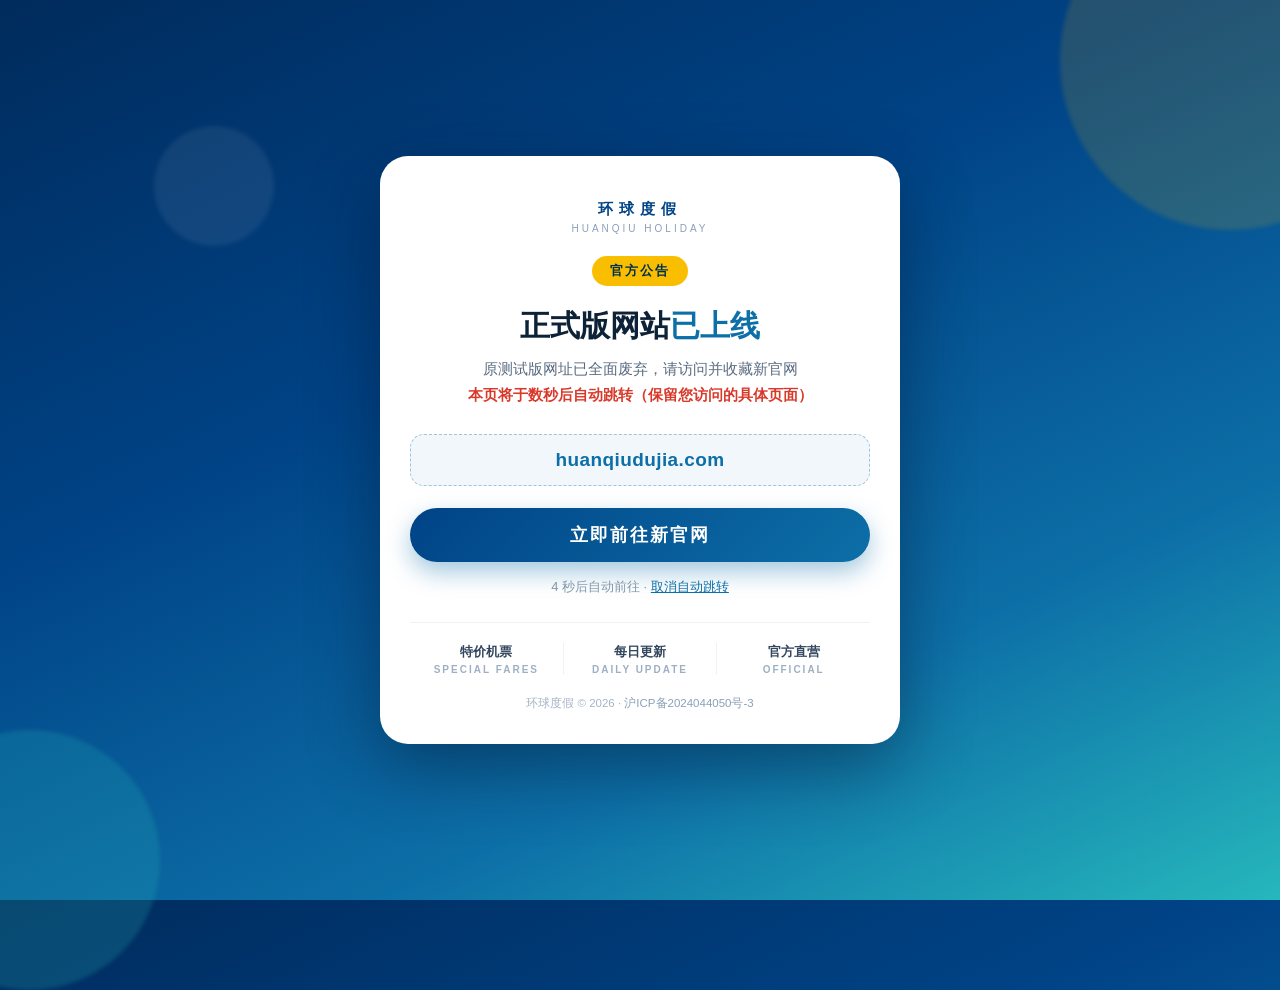
==== commit 0880bad8: "deeplink passthrough: legacy sandbox deep links carry path+query to huanqiudujia.com" ====
--- a/index.html
+++ b/index.html
@@ -90,11 +90,11 @@
 
     <div class="mg-badge">官方公告</div>
     <h1 class="mg-h1">正式版网站<span class="mg-hl">已上线</span></h1>
-    <p class="mg-sub">原测试版网址已全面废弃，请访问并收藏新官网<br><b>本页将于数秒后自动跳转</b></p>
+    <p class="mg-sub">原测试版网址已全面废弃，请访问并收藏新官网<br><b>本页将于数秒后自动跳转（保留您访问的具体页面）</b></p>
 
-    <a class="mg-url" href="https://huanqiudujia.com/">huanqiudujia.com</a>
+    <a class="mg-url" id="mg-url" href="https://huanqiudujia.com/">huanqiudujia.com</a>
 
-    <a class="mg-btn" href="https://huanqiudujia.com/">立即前往新官网</a>
+    <a class="mg-btn" id="mg-btn" href="https://huanqiudujia.com/">立即前往新官网</a>
 
     <p class="mg-count"><span id="mg-n">5</span> 秒后自动前往 · <a href="javascript:void(0)" id="mg-cancel">取消自动跳转</a></p>
 
@@ -110,10 +110,22 @@
   <noscript><meta http-equiv="refresh" content="5; url=https://huanqiudujia.com/"></noscript>
   <script>
     (function () {
+      /* 深链透传：旧沙箱路径+查询参数+hash 原样拼到新官网后跳转。
+         白名单 = 新官网真实存在的页面路径；未知名路径回退首页+查询串。 */
+      var OFFICIAL = 'https://huanqiudujia.com';
+      var ALLOWED = { '/': 1, '/index.html': 1, '/zizhi.html': 1, '/login.html': 1 };
+      var path = location.pathname || '/';
+      var pass = ALLOWED[path] ? path : '/';
+      var target = OFFICIAL + pass + location.search + (location.hash || '');
+      ['mg-url', 'mg-btn'].forEach(function (id) {
+        var a = document.getElementById(id);
+        if (a) a.href = target;
+      });
+
       var n = 5, el = document.getElementById('mg-n'),
           timer = setInterval(function () {
             n -= 1;
-            if (n <= 0) { clearInterval(timer); location.replace('https://huanqiudujia.com/'); return; }
+            if (n <= 0) { clearInterval(timer); location.replace(target); return; }
             el.textContent = n;
           }, 1000);
       document.getElementById('mg-cancel').onclick = function () {
